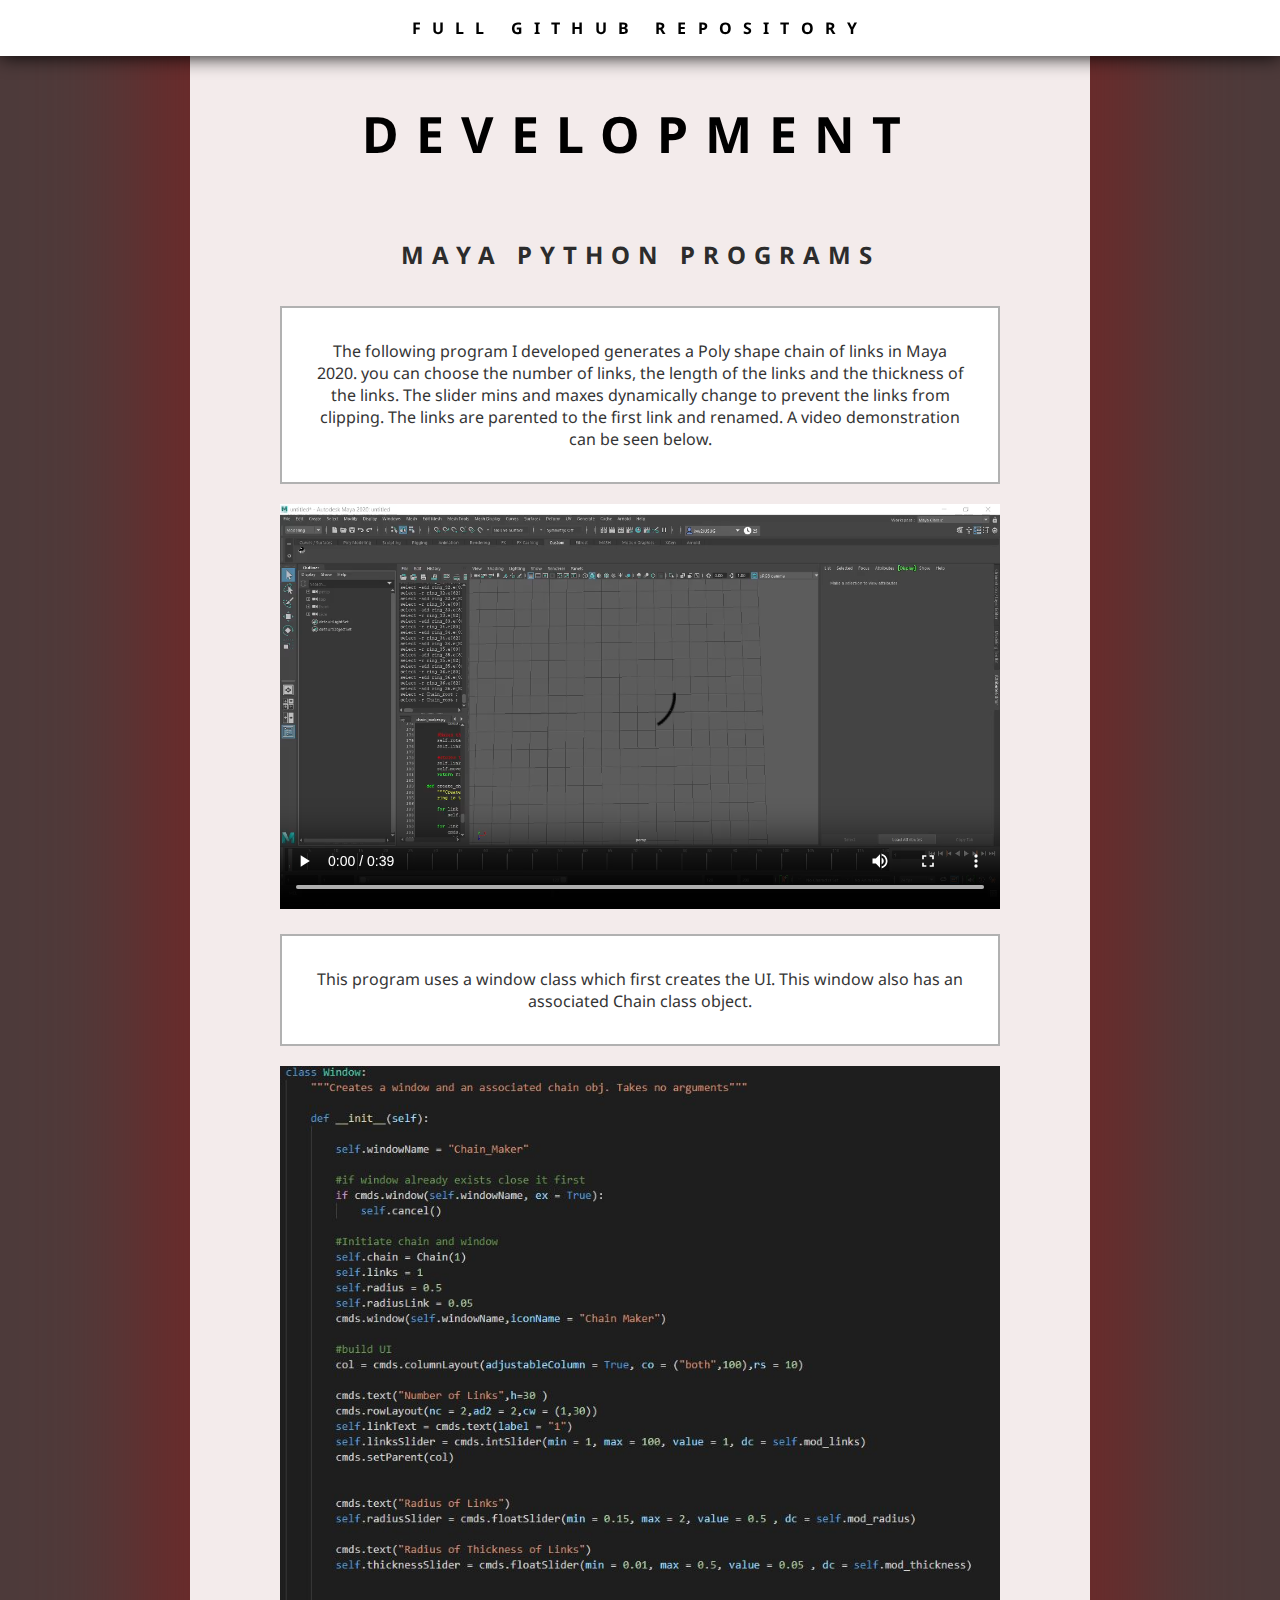
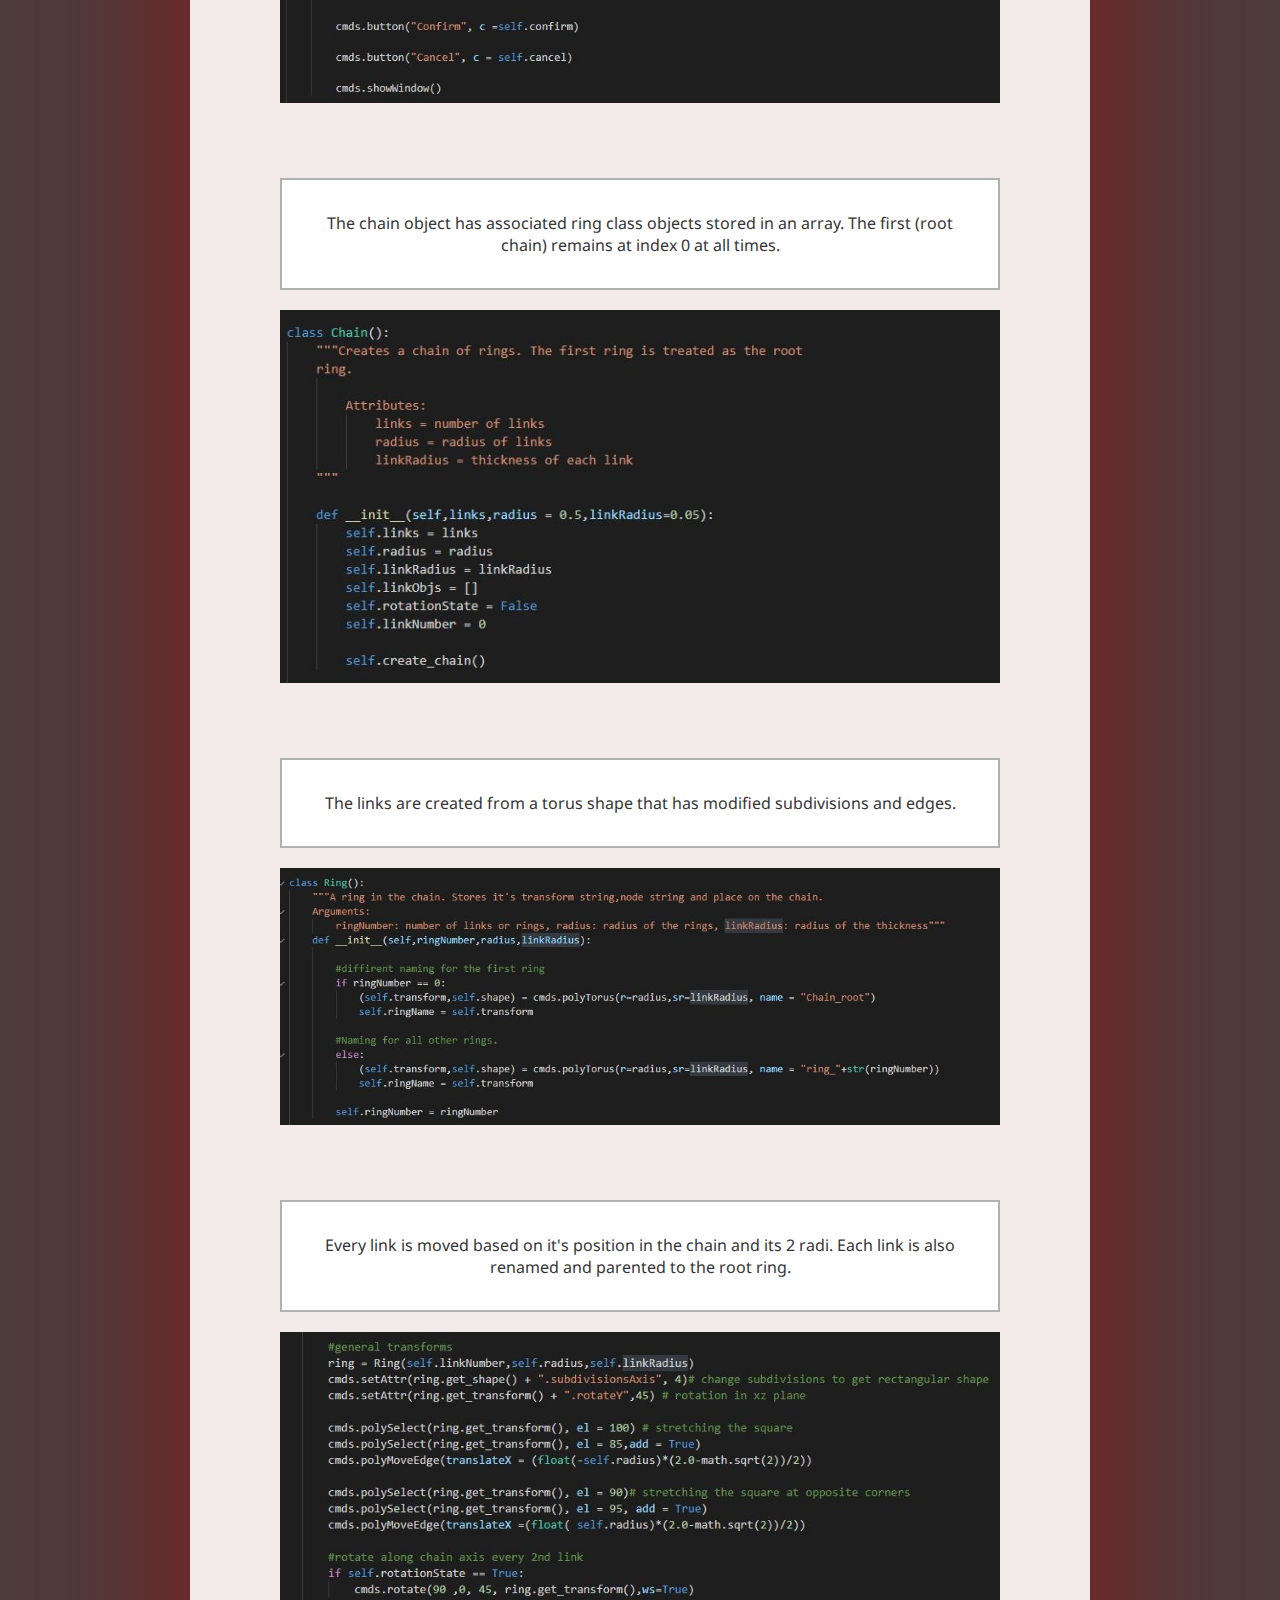
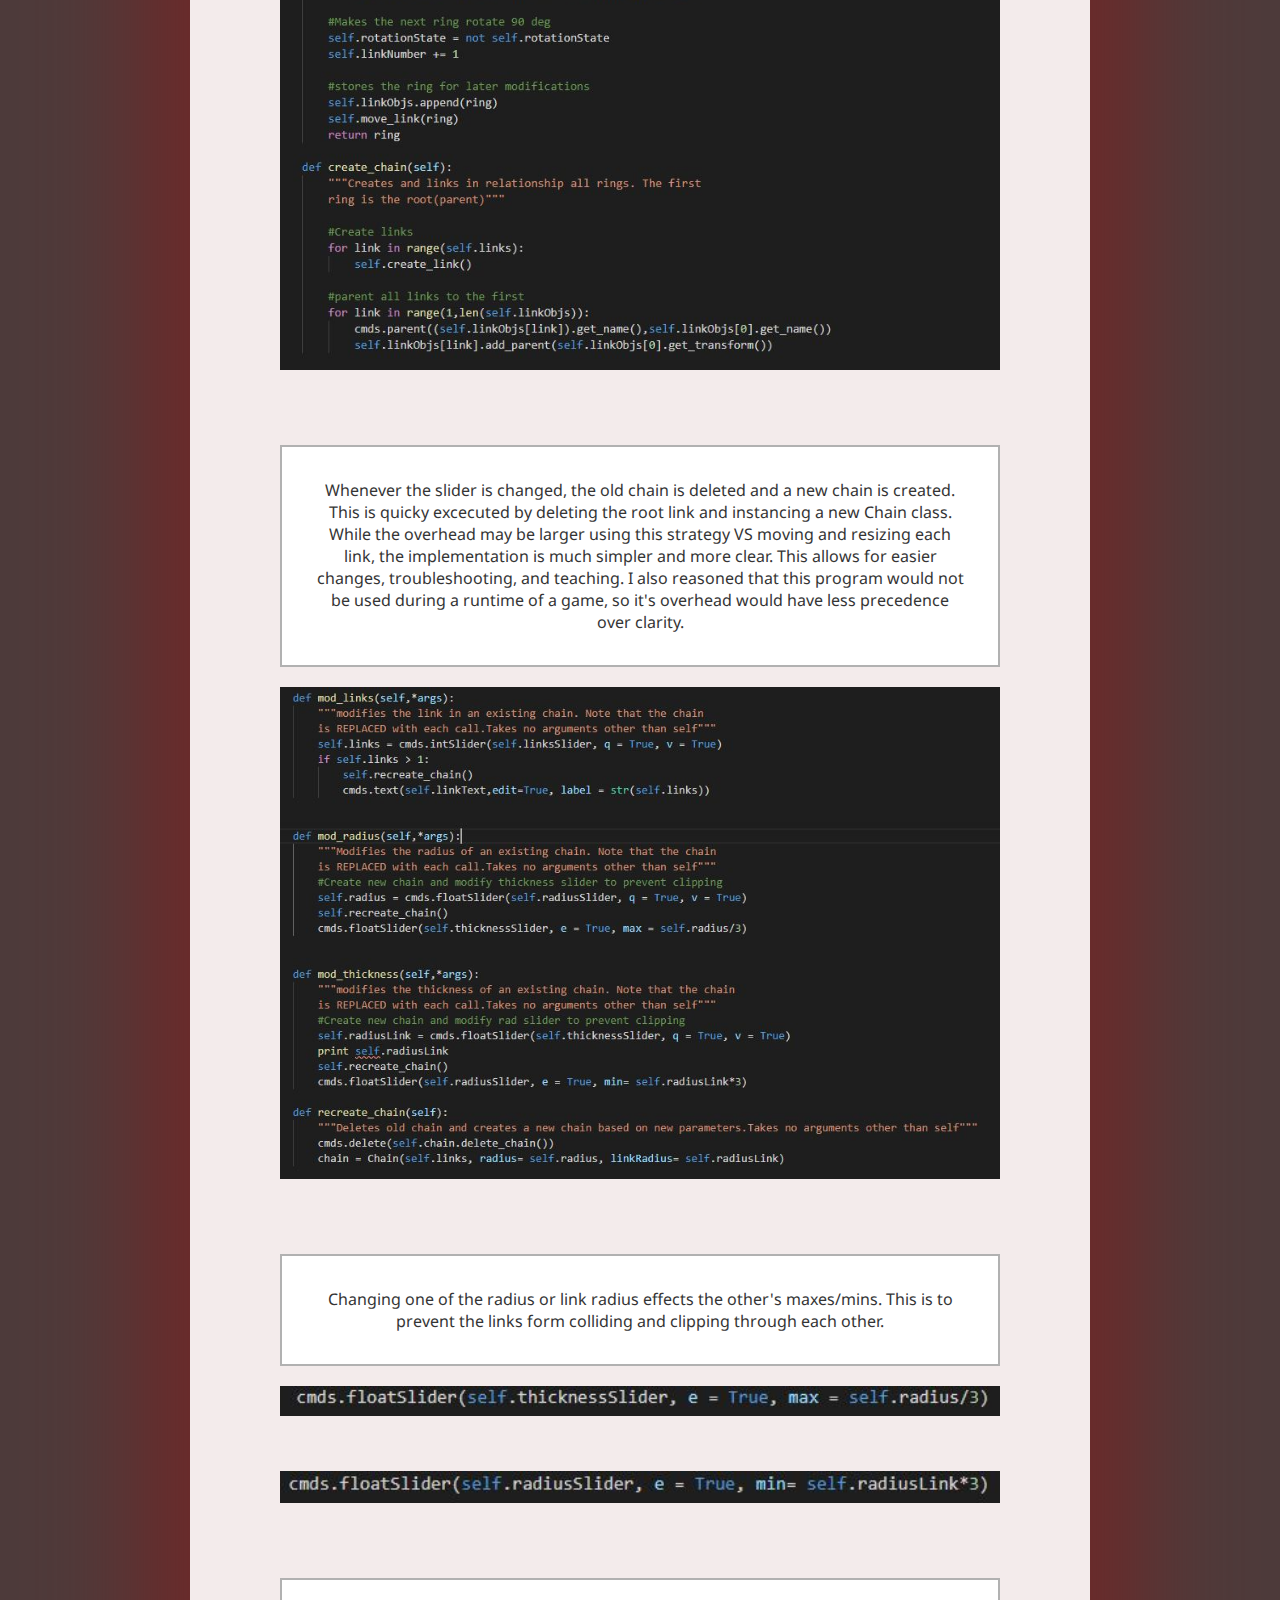
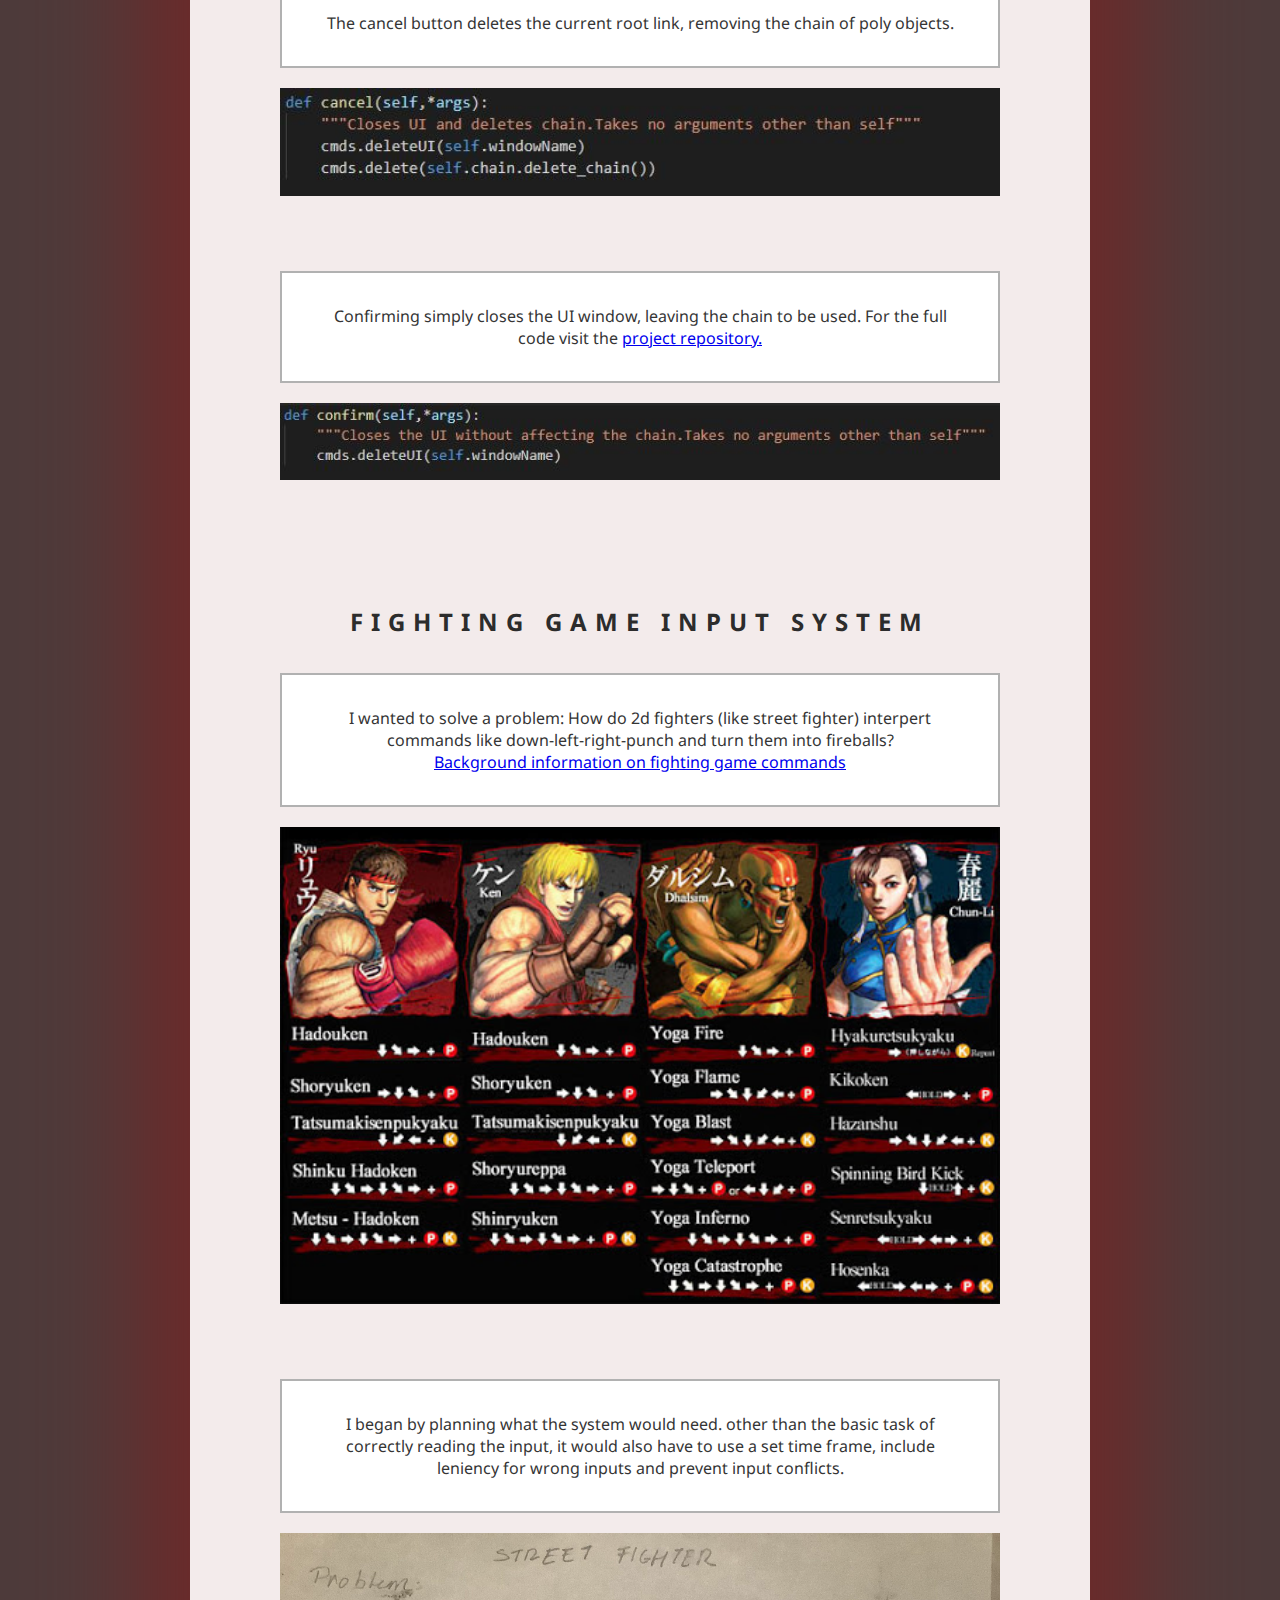
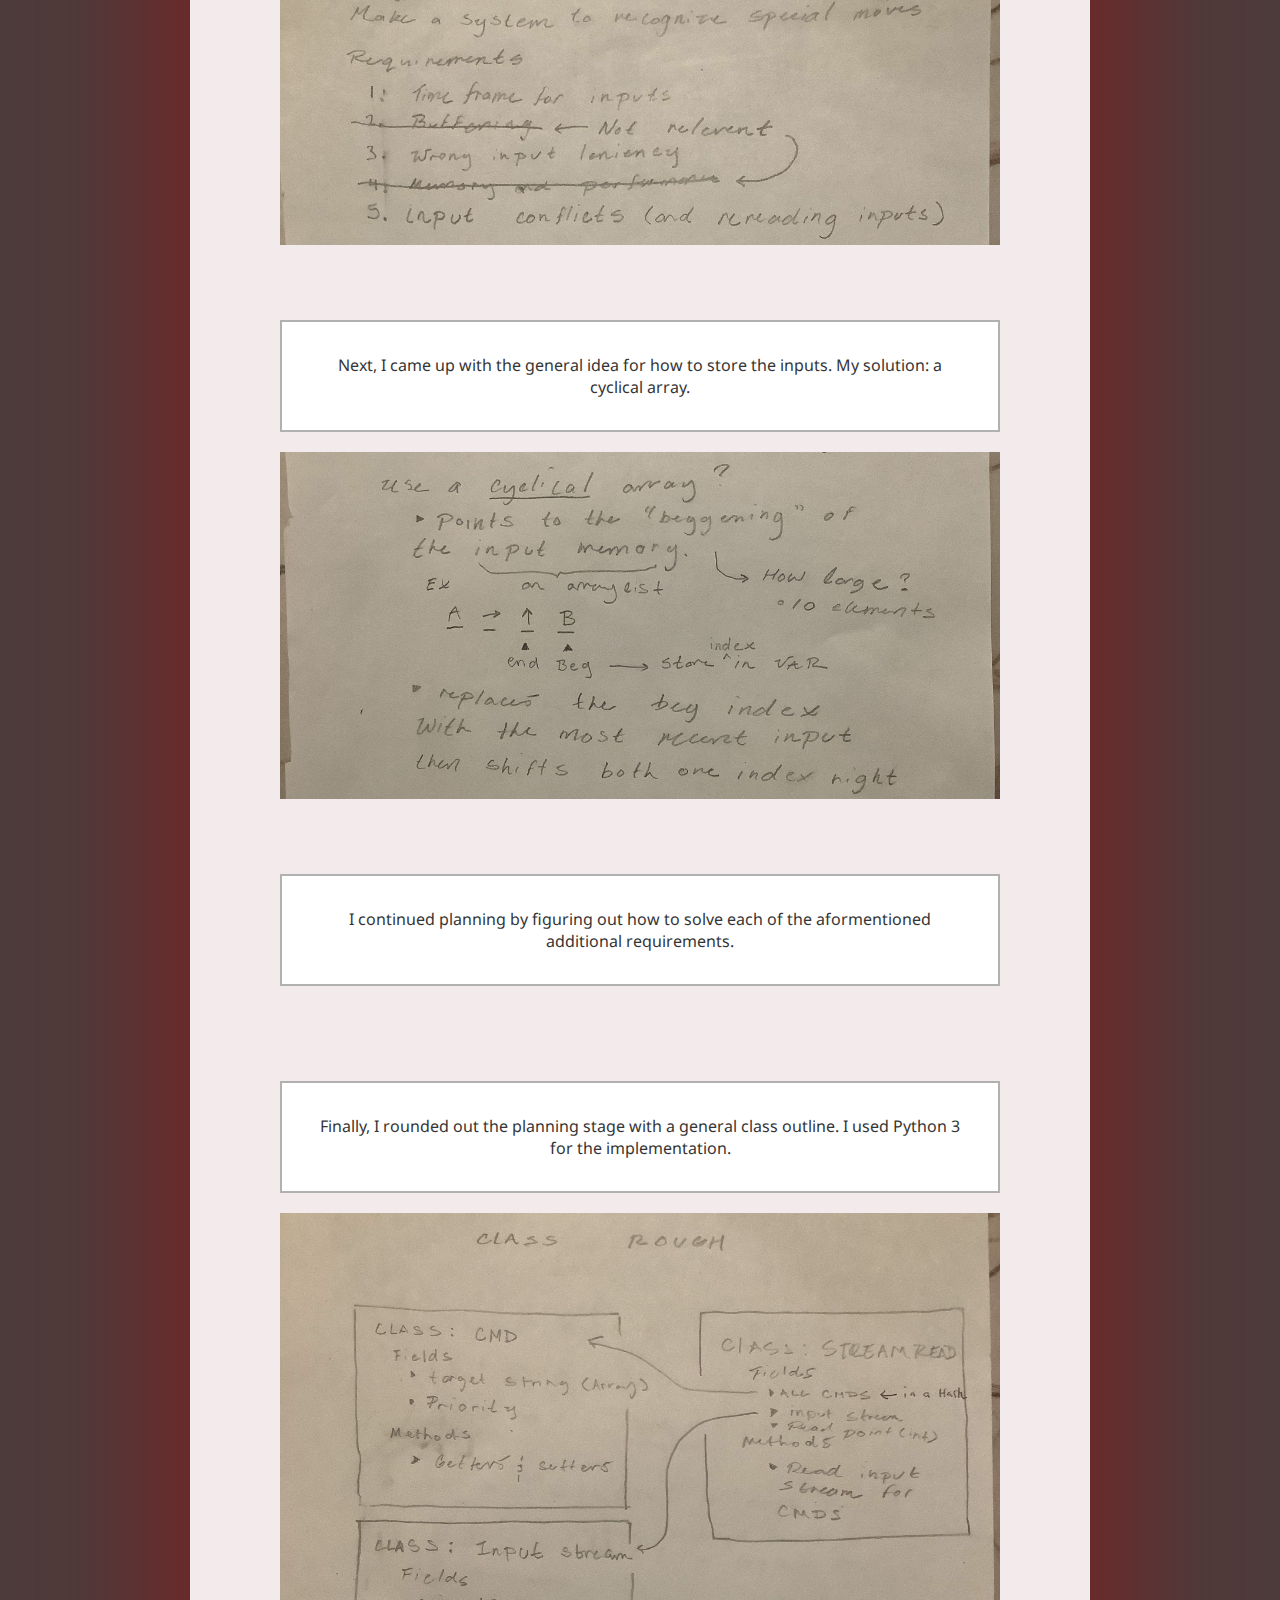
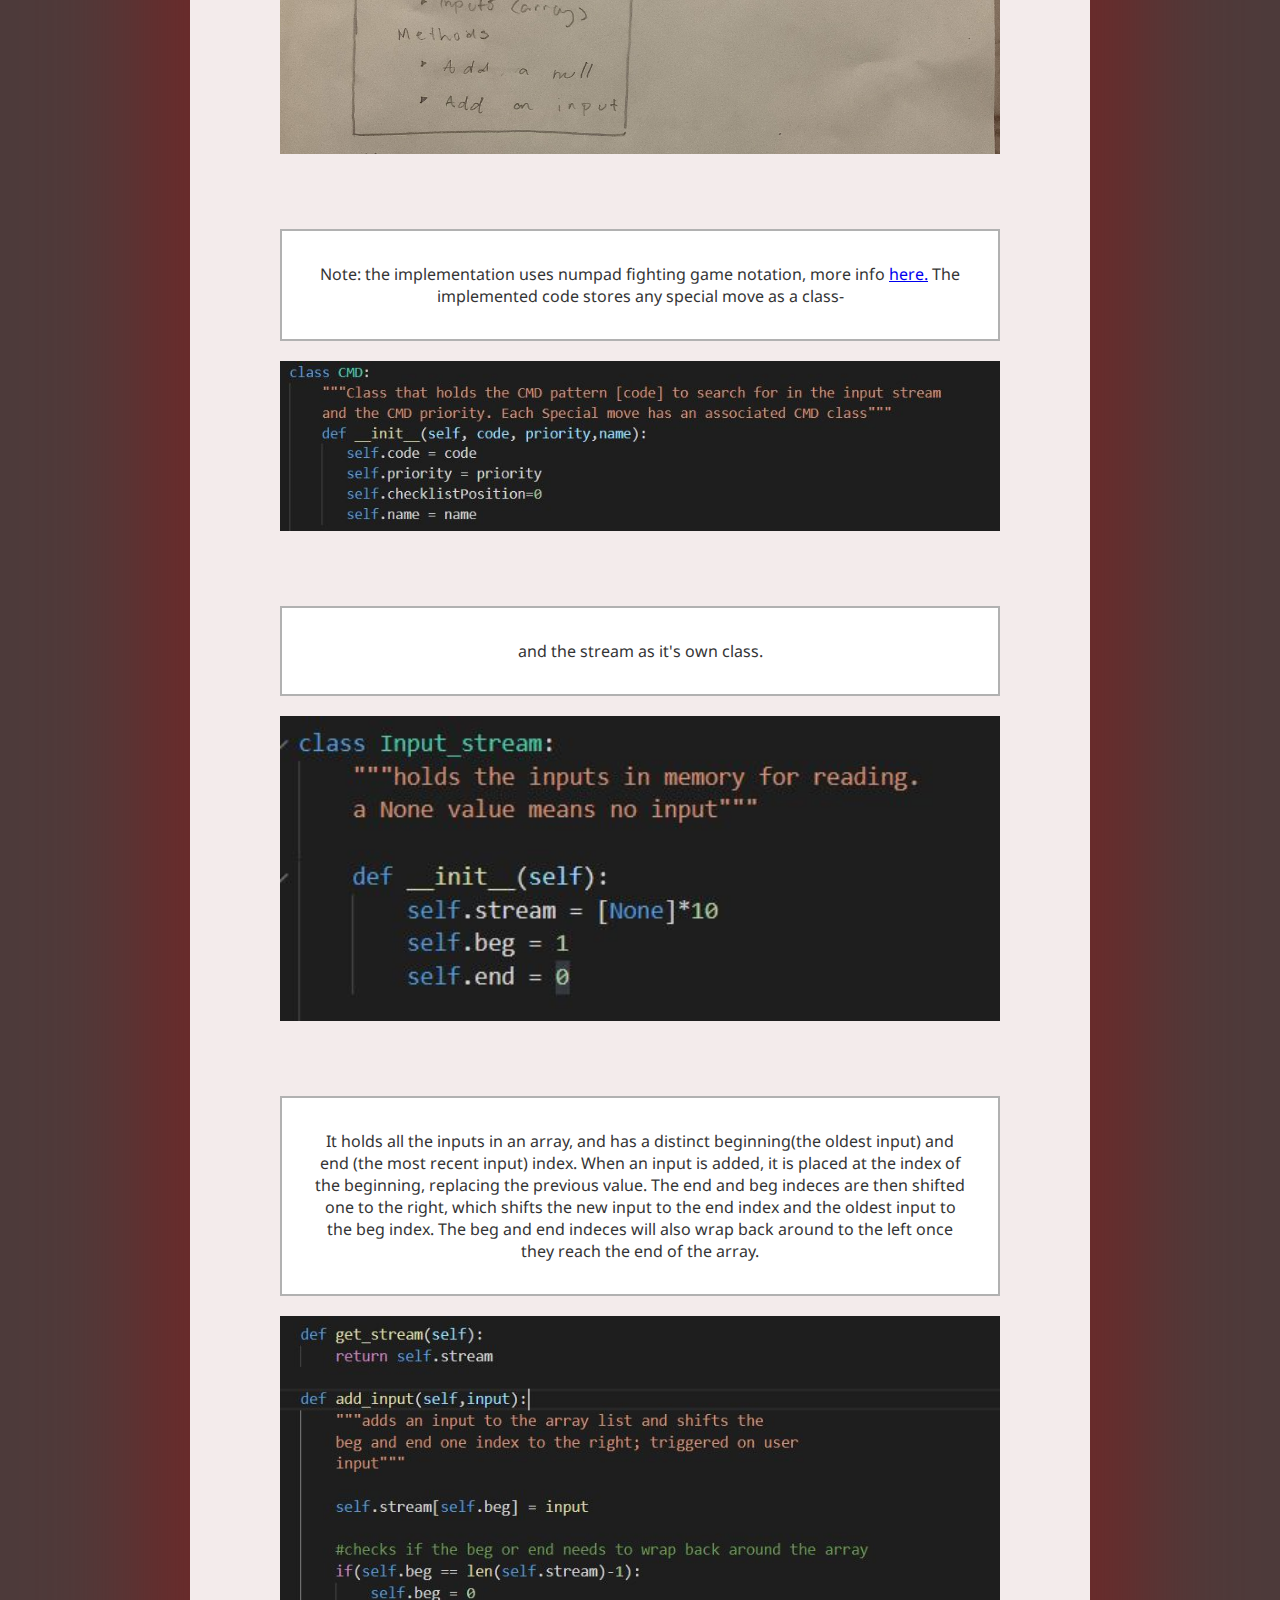
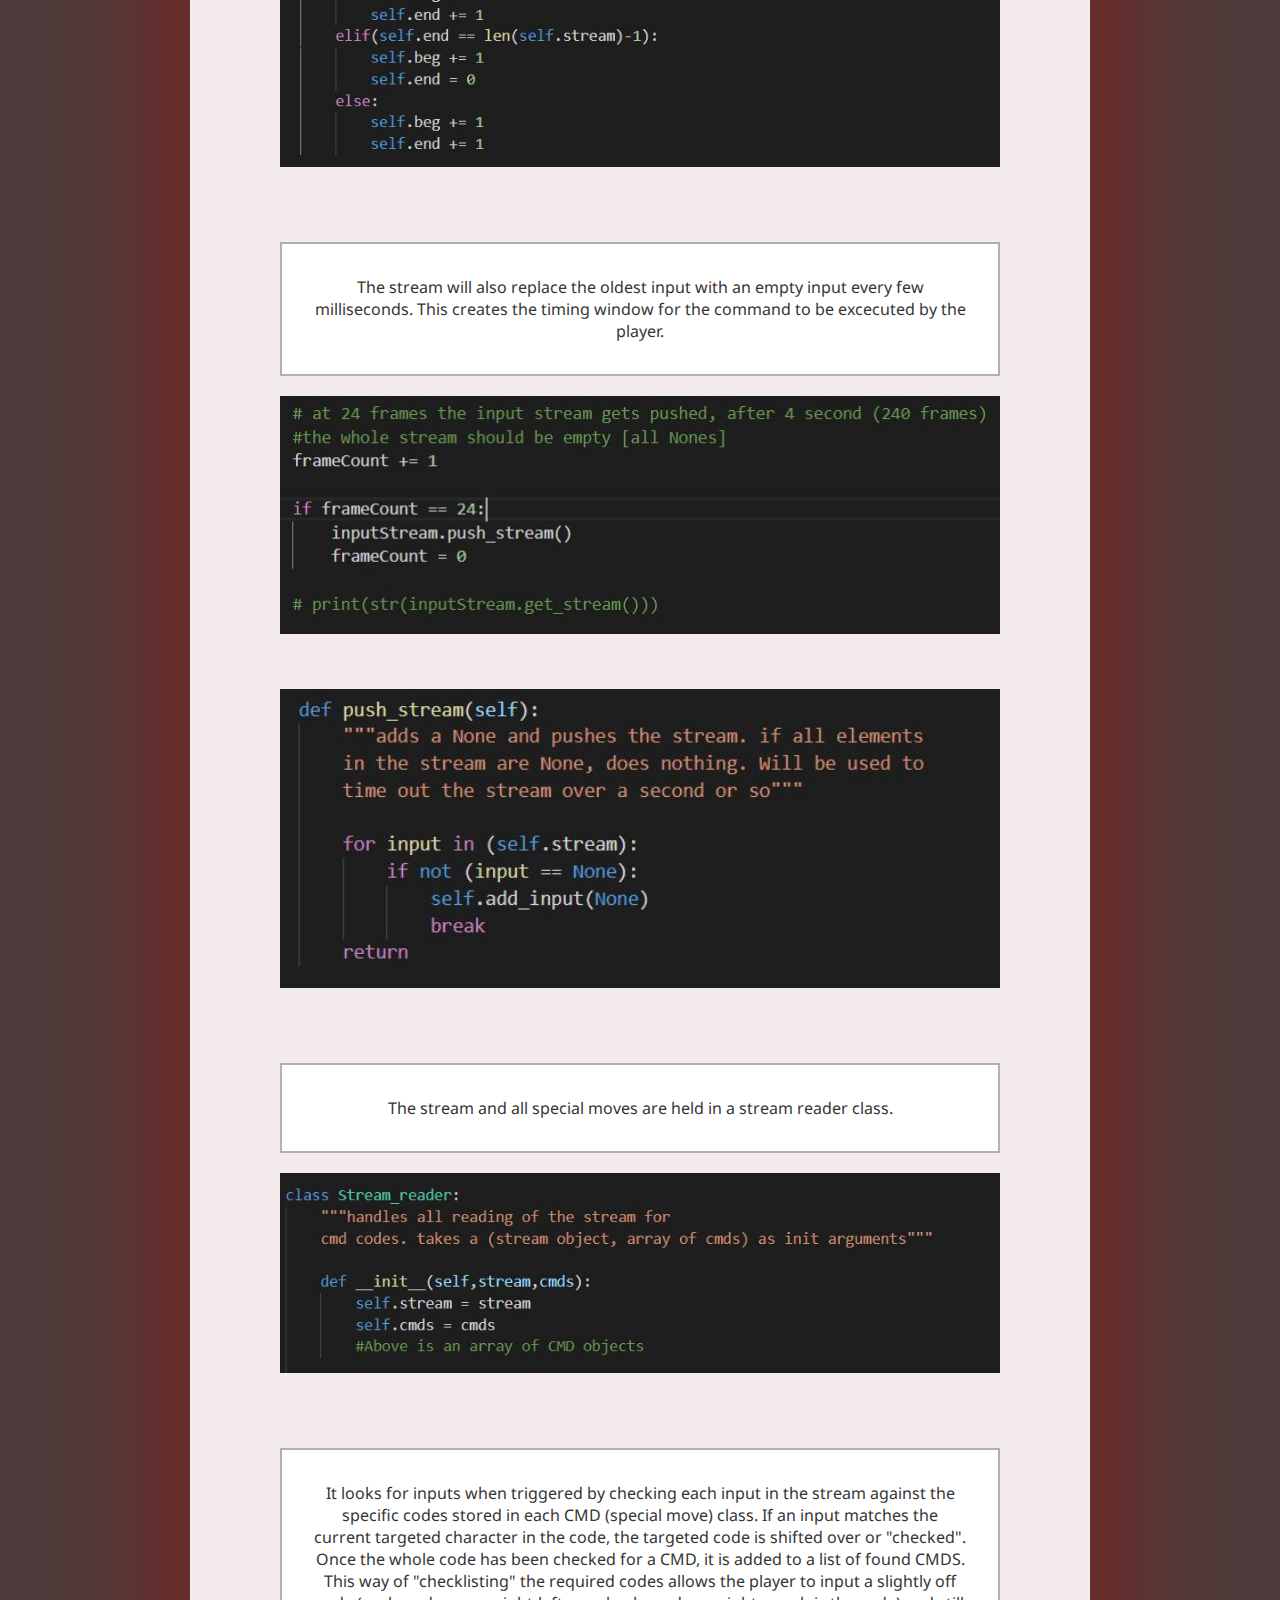
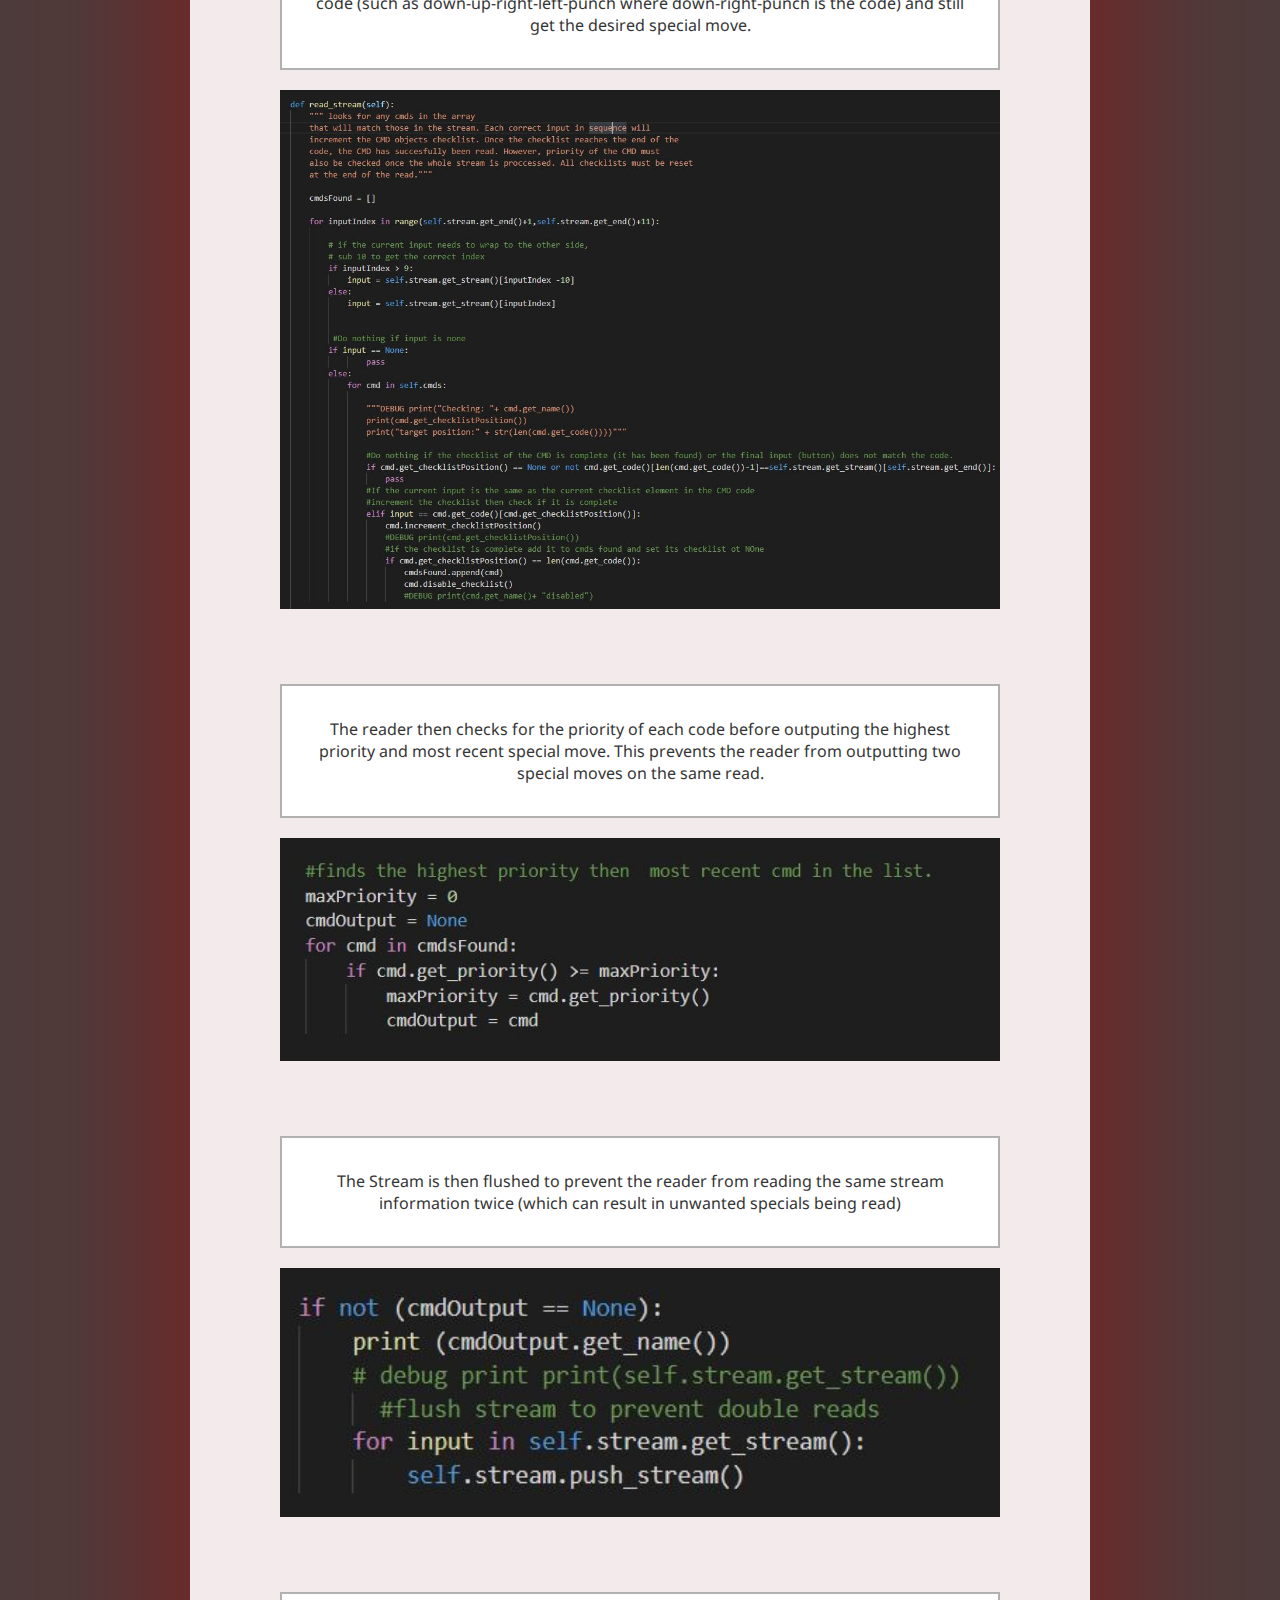
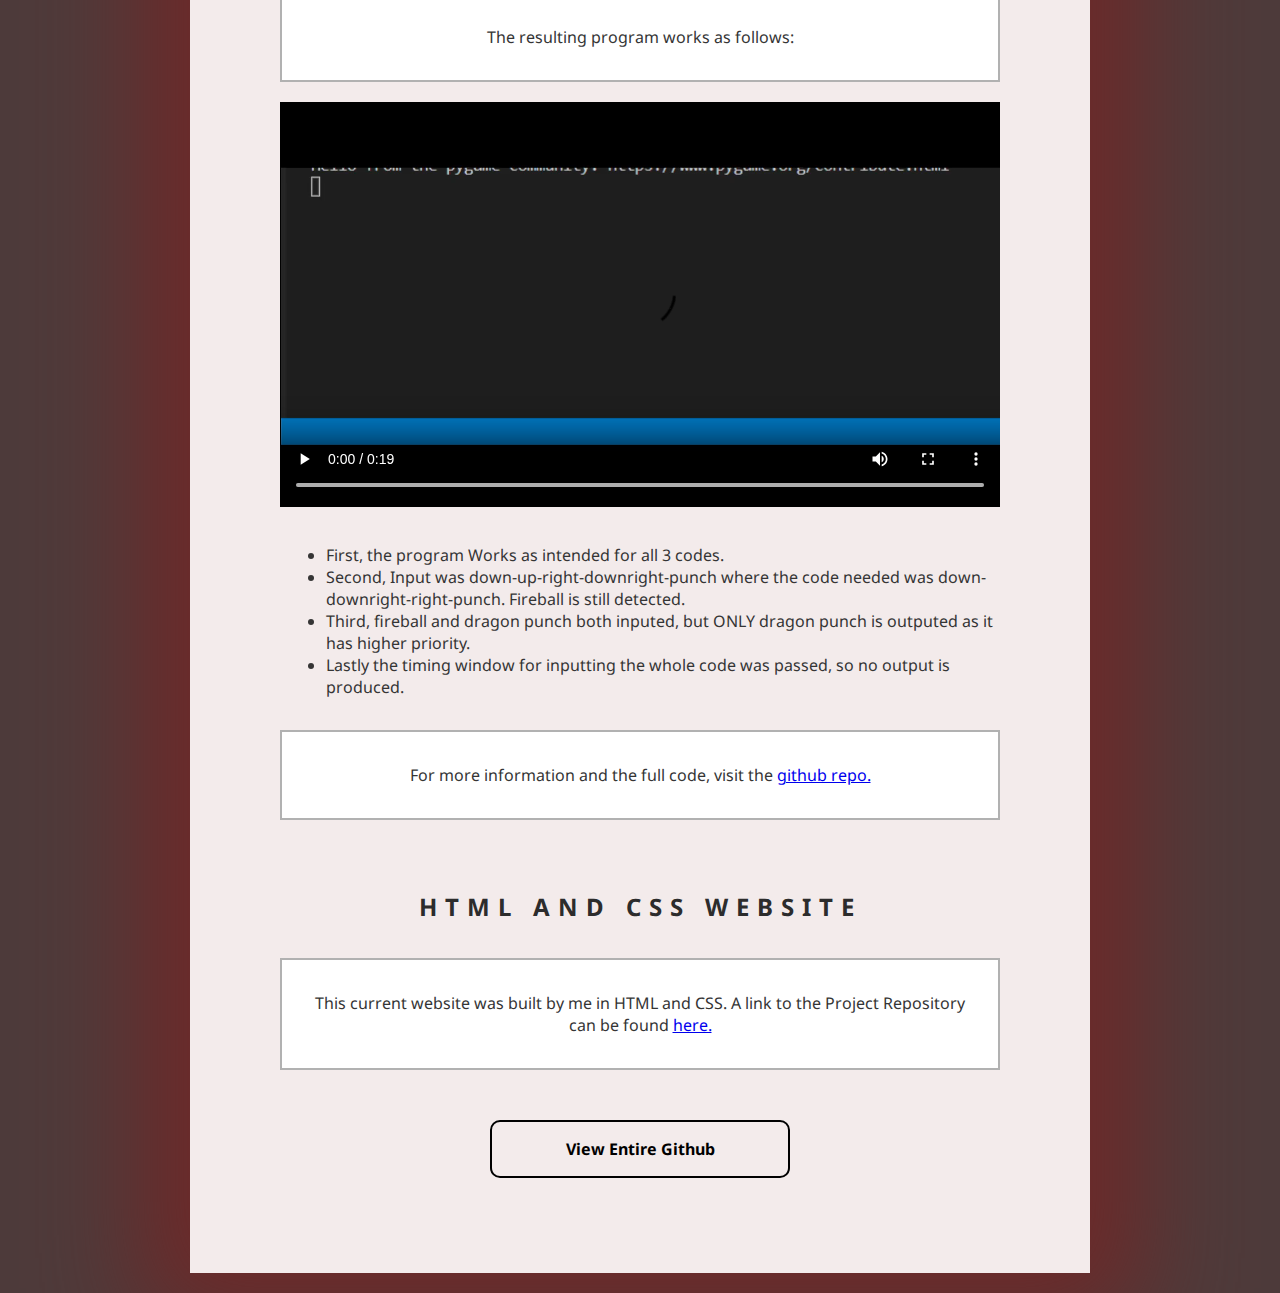
==== CmpEPortfolio.html @ 3a1cc935 "Misc formatting edits" ====
<!DOCTYPE html>
<html lang="en">
<head>
    <meta charset="UTF-8">
    <meta name="viewport" content="width=device-width, initial-scale=1.0">
    <title>Josh Wong Portfolio</title>
    <link rel="preconnect" href="https://fonts.gstatic.com">
    <link href="https://fonts.googleapis.com/css2?family=Noto+Sans:wght@400;700&display=swap" rel="stylesheet">
    <link rel="stylesheet" href="CmpENav.css">
    <link rel="stylesheet" href="CmpEPortfolio.css">
    <link rel="icon" href="assets/Icon.png">
</head>
<body>
    <nav>
        <div id="nav_links">
            <a href="https://github.com/jyw2?tab=repositories" target = "_blank">Full Github Repository</a>

    </nav>


    <section>
        <h1>Development</h1>

        <h2>Maya Python Programs</h2>

        <p>The following program I developed generates a Poly shape chain of links in Maya 2020. 
            you can choose the number of links, the length of the links and the thickness of the links.
            The slider mins and maxes dynamically change to prevent the links from clipping. The links
            are parented to the first link and renamed. A video demonstration can be seen below.
            
            
        </p>

        <video src="assets/Development Videos/2021-01-17 13-55-34.mp4" type = "video/mp4" controls></video>

        <p>This program uses a window class which first creates the UI.
             This window also has an associated Chain class object. </p>
             <img src="assets/MayaP_images/1.JPG" alt="">


        <p>The chain object has associated ring class objects stored in an array. The
            first (root chain) remains at index 0 at all times.</p>
            <img src="assets/MayaP_images/2.JPG" alt="">

        <p>The links are created from a torus shape that has modified subdivisions and edges.
        </p>
        <img src="assets/MayaP_images/3.JPG" alt="">

        <p>
            Every link is moved based on it's position in the chain and its 2 radi.
            Each link is also renamed and parented to the root ring.  
        </p>
        <img src="assets/MayaP_images/4.JPG" alt="">

        <p>
            Whenever the slider is changed, the old chain is deleted and a new chain is created. This is quicky excecuted by deleting the root link and instancing a new Chain class. While the overhead
            may be larger using this strategy VS moving and resizing each link, the implementation is much simpler and more clear. This allows for easier changes, troubleshooting, and teaching. I also reasoned that this program would not be used
            during a runtime of a game, so it's overhead would have less precedence over clarity.
        </p>
        <img src="assets/MayaP_images/5.JPG" alt="">

        <p>
            Changing one of the radius or link radius effects the other's maxes/mins. 
            This is to prevent the links form colliding and clipping through each other.
        </p>
        <img src="assets/MayaP_images/6.JPG" alt="">
        <img src="assets/MayaP_images/6.5.JPG" alt="">

        <p>
            The cancel button deletes the current root link, removing the chain of poly objects.
        </p>
        <img src="assets/MayaP_images/7.JPG" alt="">

        <p>
            Confirming simply closes the UI window, leaving the chain to be used.
            For the full code visit the <a href="https://github.com/jyw2/Maya-Python-Programs" target = "_blank">project repository.</a> 
        </p>
        <img src="assets/MayaP_images/8.JPG" alt="">
    


        

        <h2>FIGHTING GAME INPUT SYSTEM</h2>
        <p>I wanted to solve a problem: How do 2d fighters (like street fighter) interpert 
        commands like down-left-right-punch and turn them into fireballs? <br> <a href="https://streetfighter.fandom.com/wiki/Inputs" target = "_blank">Background information on fighting game commands </a></p>
         
        <img src="assets/inputsystem/Streetfighter.jpg" alt="">

        <p>I began by planning what the system would need. other than the basic task of
            correctly reading the input, it would also have to use a set time frame, include 
            leniency for wrong inputs and prevent input conflicts.
        </p>
        <img src="assets/inputsystem/img1.jpg" alt="">

        <p>
            Next, I came up with the general idea for how to store the inputs. My solution: 
            a cyclical array. 
        </p>
        <img src="assets/inputsystem/img2.jpg" alt="">
        
        <p>
            I continued planning by figuring out how to solve each of the aformentioned
            additional requirements.
        </p>
        <img src="assets/inputsystem/img3.jpg" alt="">

        <p>
            Finally, I rounded out the planning stage with a general class outline. I used Python 3 for the implementation.
        </p>

        <img src="assets/inputsystem/img4.jpg" alt="">

        <p>
           Note: the implementation uses numpad fighting game notation, more info 
            <a href="http://www.dustloop.com/wiki/index.php/Notation" target = "_blank">here.</a>
            The implemented code stores any special move as a class-
        </p>
        <img src="assets/inputsystem/img5.JPG" alt="">

        <p>
            and the stream as it's own class.
        </p>
        <img src="assets/inputsystem/img6.JPG" alt="">

        <p>
            It holds all the inputs in an array, and has a distinct beginning(the oldest
            input) and end (the most recent input) 
            index. When an input is added, it is placed at the index of the beginning, replacing
            the previous value. The end and beg indeces are then shifted one to the right, which
            shifts the new input to the end index and the oldest input to the beg index.
            The beg and end indeces will also wrap back around to the left once they reach the end of the array.
        </p>
        <img src="assets/inputsystem/img7.JPG" alt="">

        <p>
            The stream will also replace the oldest input with an empty
            input every few milliseconds. This creates the timing window for
            the command to be excecuted by the player.
        </p>
        <img src="assets/inputsystem/img8.1.JPG" alt="">
        <img src="assets/inputsystem/img8.2.JPG" alt="">

        <p>The stream and all special moves are held in a stream reader class.</p>
        <img src="assets/inputsystem/img9.JPG" alt="">

        <p>
            It looks for inputs when triggered by checking each input in the stream against
            the specific codes stored in each CMD (special move) class. If an input matches
            the current targeted character in the code, the targeted code is shifted over or "checked". 
            Once the whole code has been checked for a CMD, it is added to a list of
            found CMDS. This way of "checklisting" the required codes allows the player to
            input a slightly off code (such as down-up-right-left-punch where down-right-punch
            is the code) and still get the desired special move.
        </p>
        <img src="assets/inputsystem/img10.JPG" alt="">

        <p>
            The reader then checks for the priority of each code before outputing 
            the highest priority and most recent special move. This prevents the reader from outputting two
            special moves on the same read.
        </p>
        <img src="assets/inputsystem/img11.JPG" alt="">

        <p>The Stream is then flushed to prevent the reader from reading the same stream information twice
            (which can result in unwanted specials being read) </p>
            <img src="assets/inputsystem/img12.JPG" alt="">

        
        <p>
            
            The resulting program works as follows:
        </p>
        
        <div id = "input_results">
            <video src="assets/inputsystem/inputsytemoutput.mp4" type = "video/mp4" controls></video>
           
            <ul>
                <li>First, the program Works as intended for all 3 codes.</li>
                <li> Second, Input was down-up-right-downright-punch 
                    where the code needed was down-downright-right-punch. Fireball is still detected.</li>
                <li> Third, fireball and dragon punch both inputed, but ONLY dragon punch 
                    is outputed as it has higher priority. </li>
                <li>Lastly the timing window for inputting the whole code was passed,
                    so no output is produced.</li>
            </ul> 

        </div>

        <p>
            For more information and the full code, visit the <a href="https://github.com/jyw2/Input-System" target = "_blank">github repo.</a>
        </p>

        <h2>HTML and CSS Website</h2>
        <p>This current website was built by me in HTML and CSS. A link to the Project Repository
            can be found <a href="https://github.com/jyw2/jyw2.github.io" target = "_blank">here.</a> </p>
        <div>
            <a href="https://github.com/jyw2?tab=repositories" id = "arts">View Entire Github</a>

        </div>
      
       <h2> </h2>

    </section>   
    
</body>
</html>
---- CmpENav.css ----
nav {
    top: 0;
    margin:0;
    width: 100%;
    height: 3.5rem;
    text-transform: uppercase;
    position: fixed;
    background-color: rgb(255, 255, 255);
    display: flex;
    font-family: 'Noto Sans', sans-serif;
    letter-spacing: 0.7em;
    color:black;
    justify-content: space-between;
    align-items: center;
    box-shadow: 0px 0px 20px;
    z-index: 10;
}

#nav_links{
    margin: auto;
    justify-self: center;
    display: flex;
    justify-content: center;
}
#nav_links a {
    color: black;
    font-weight: 700;
    text-decoration: none;
    margin: 0px 100px;

}
#nav_links a:hover {
    color: rgb(255, 75, 75);
}
---- CmpEPortfolio.css ----
body {
    font-family: 'Noto Sans', sans-serif;
    color: white;
    margin:0;
    padding: 0;
    background-color: rgb(78, 59, 59);
   
    background-size:100%;
    background-attachment: fixed;
}



section {
    width:900px;
    margin: auto;
    margin-top: 0px;
    margin-bottom:  0px;
    background-color: rgb(243, 235, 235);
    color: rgb(37, 37, 37);
    box-shadow: 0px 0px 100px 50px rgb(110, 41, 41); 
    text-align:center;
}

section p {
    width:80%;
    box-sizing: border-box;
    color: rgb(53, 53, 53);
    padding: 2em;
    margin:auto;
    margin-top: 20px;
    margin-bottom: 20px;
    border: 2px solid rgb(177, 177, 177) ;
    background-color: rgb(255, 255, 255);
}
section ul{
    color: rgb(53, 53, 53);
    
    margin:2em 6em;
}

ul li {
    text-align:left ;
}

h1 {
    font-size: 50px;
    margin: auto;
    padding-top: 100px;
    text-transform: uppercase;
    letter-spacing: 17px;
    color: black;
    
}
h2 {
    padding-top:50px;
    padding-bottom: 15px;
    letter-spacing: 8px;
    color: rgb(44, 44, 44);
    text-transform: uppercase;
}

h3{
    margin:auto;
    font-weight: 400;
    width: 80%;
    text-align:center;
    padding-bottom: 20px;
}
section img {
    width: 80%;
    margin-bottom:50px;
}
video{
    width: 80%
}

section div a{
    text-decoration: none;
    border: 2px solid black;
    padding: 1em 2em;
    box-sizing:border-box;
    color:black;
    margin-left: 300px;
    margin-right:300px;
    margin-top: 50px;
    margin-bottom:  30px;
    display: block;
    border-radius: 10px;
    font-weight: 700;
}

section div a:hover {

    border: 2px solid rgb(207, 0, 0);
    color: rgb(219, 0, 0);
}
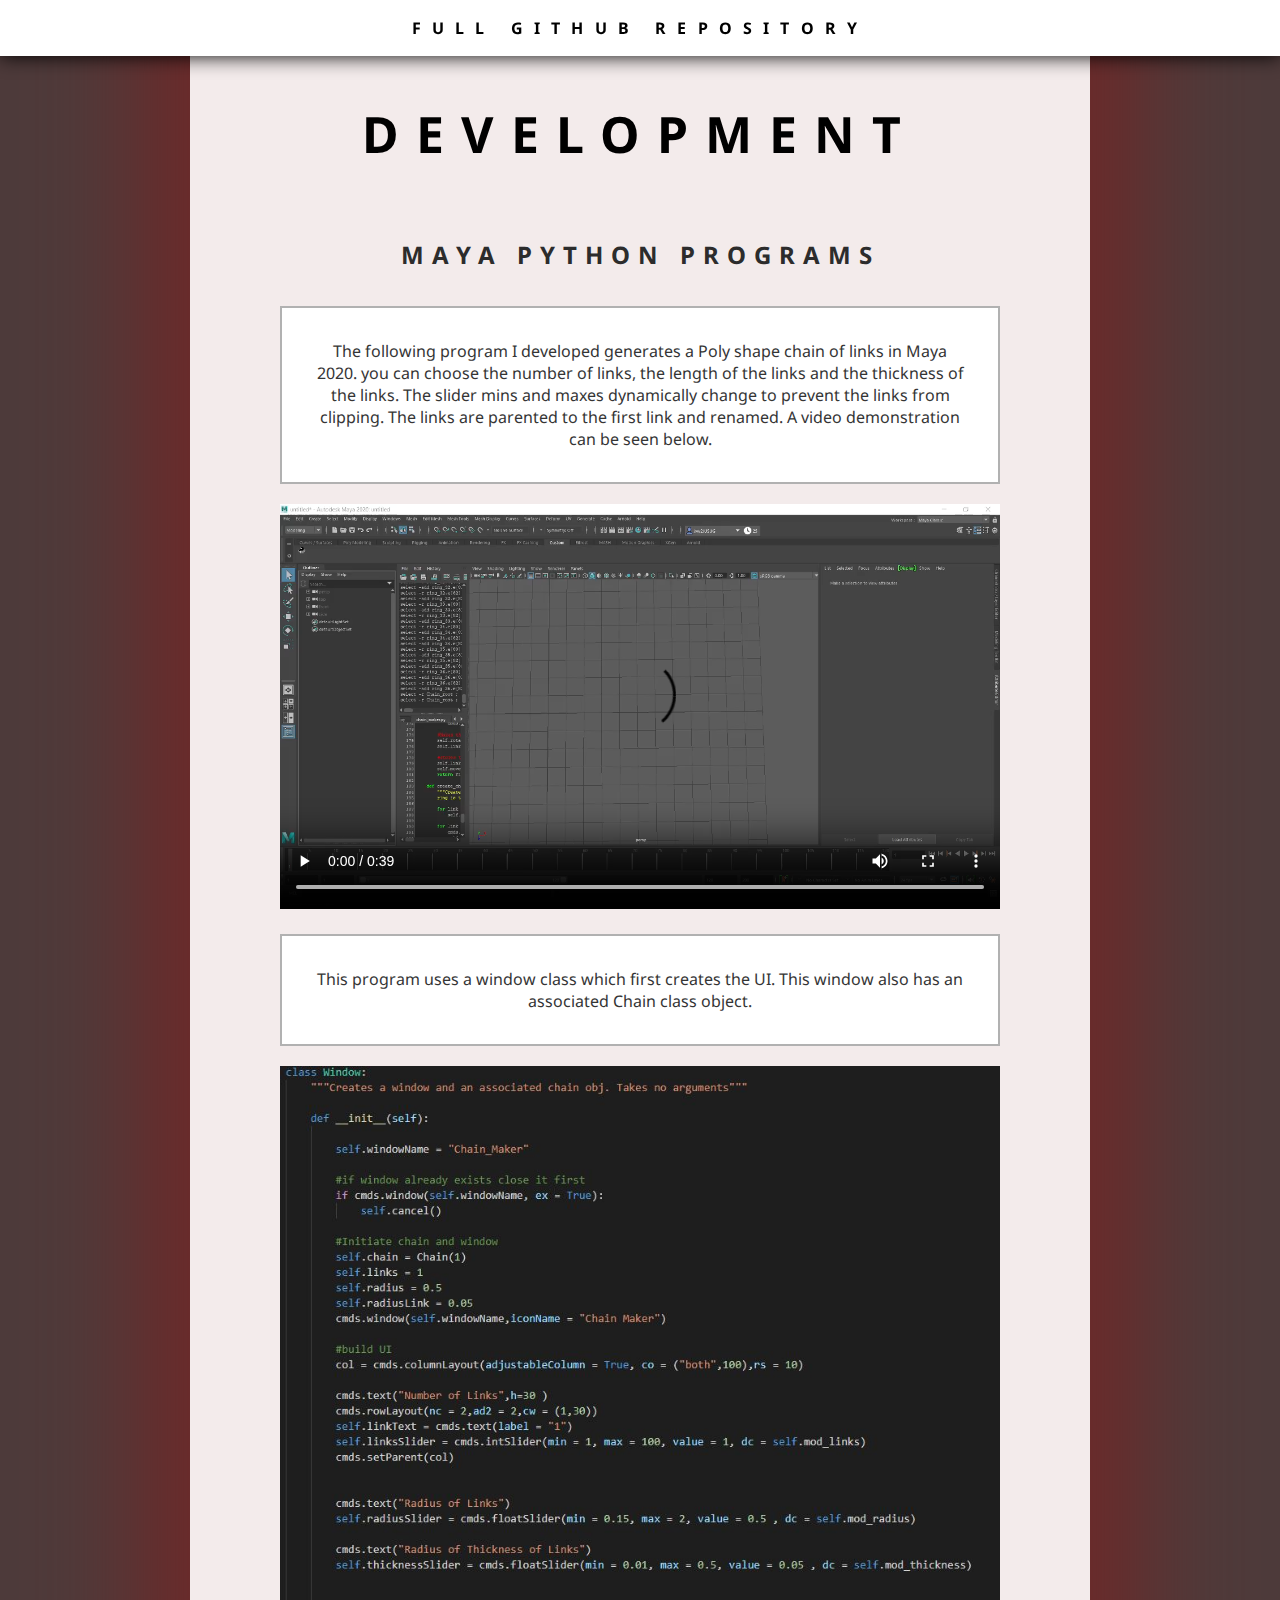
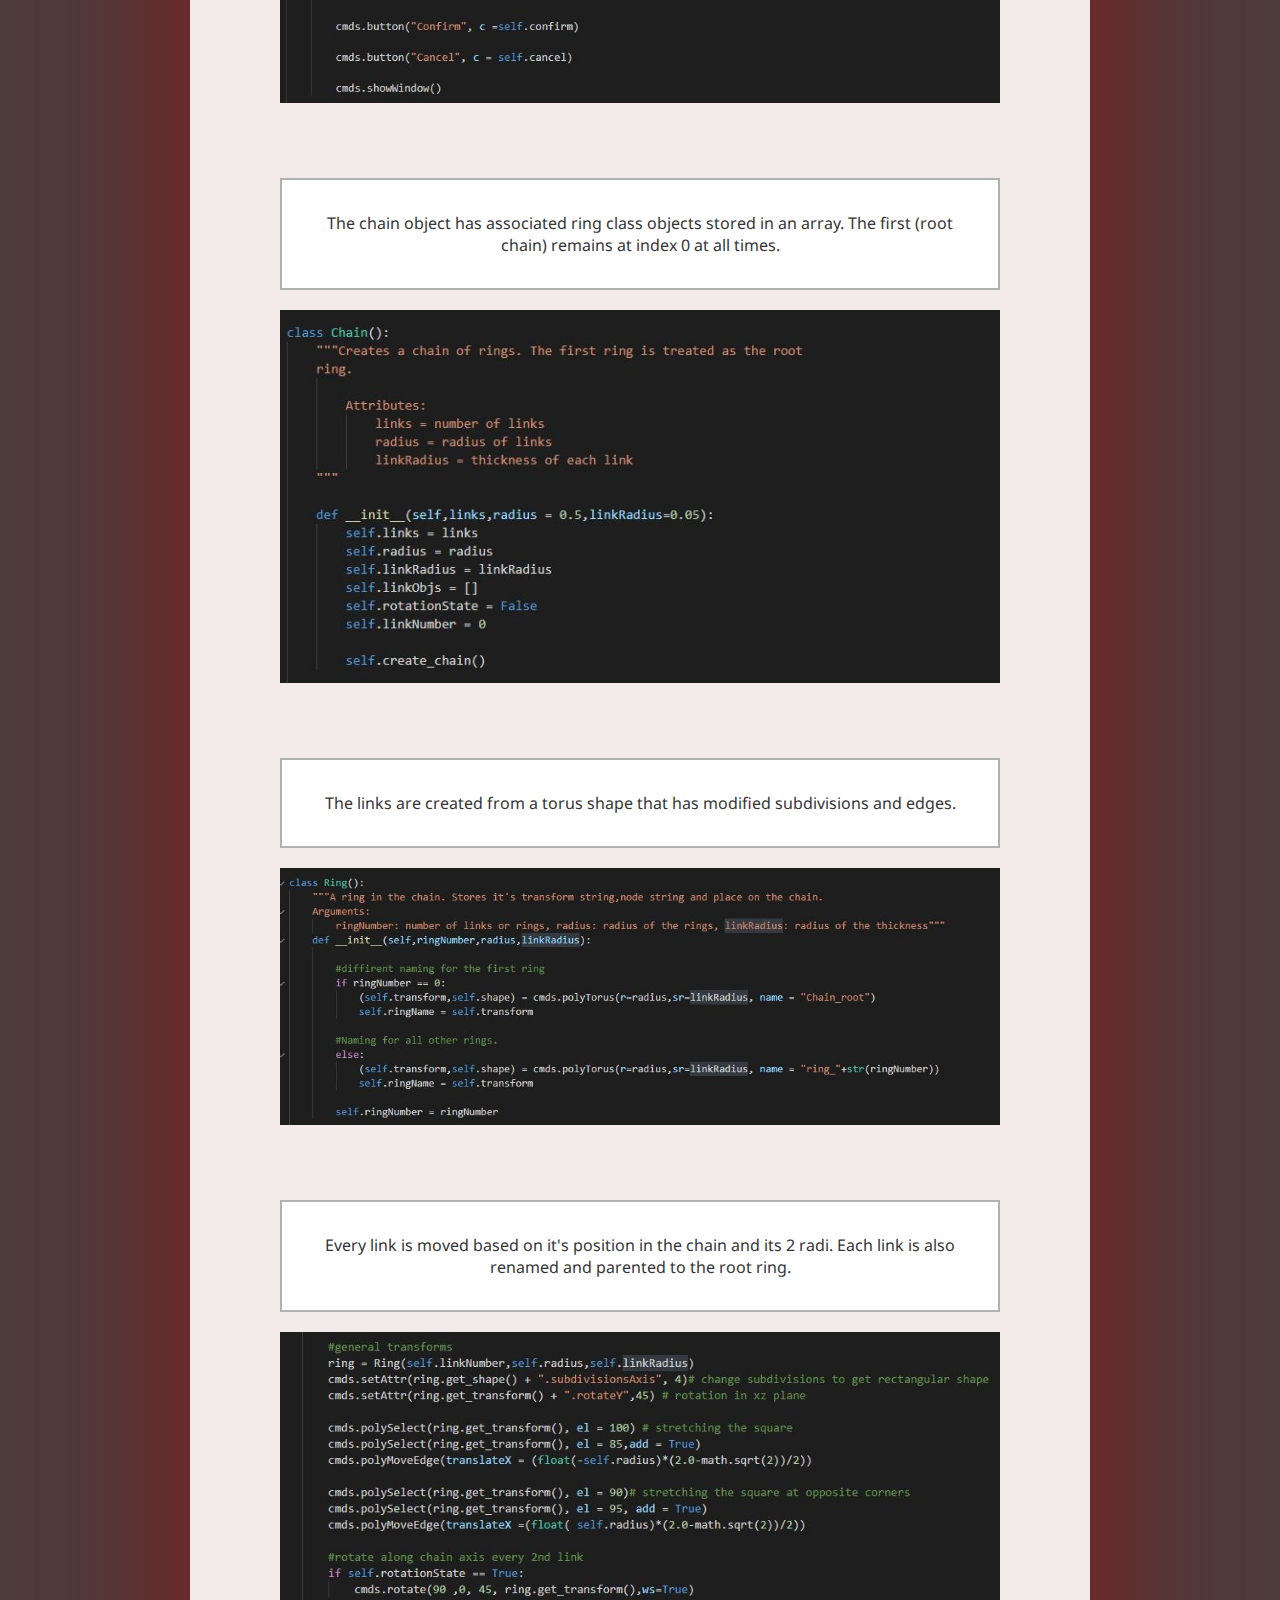
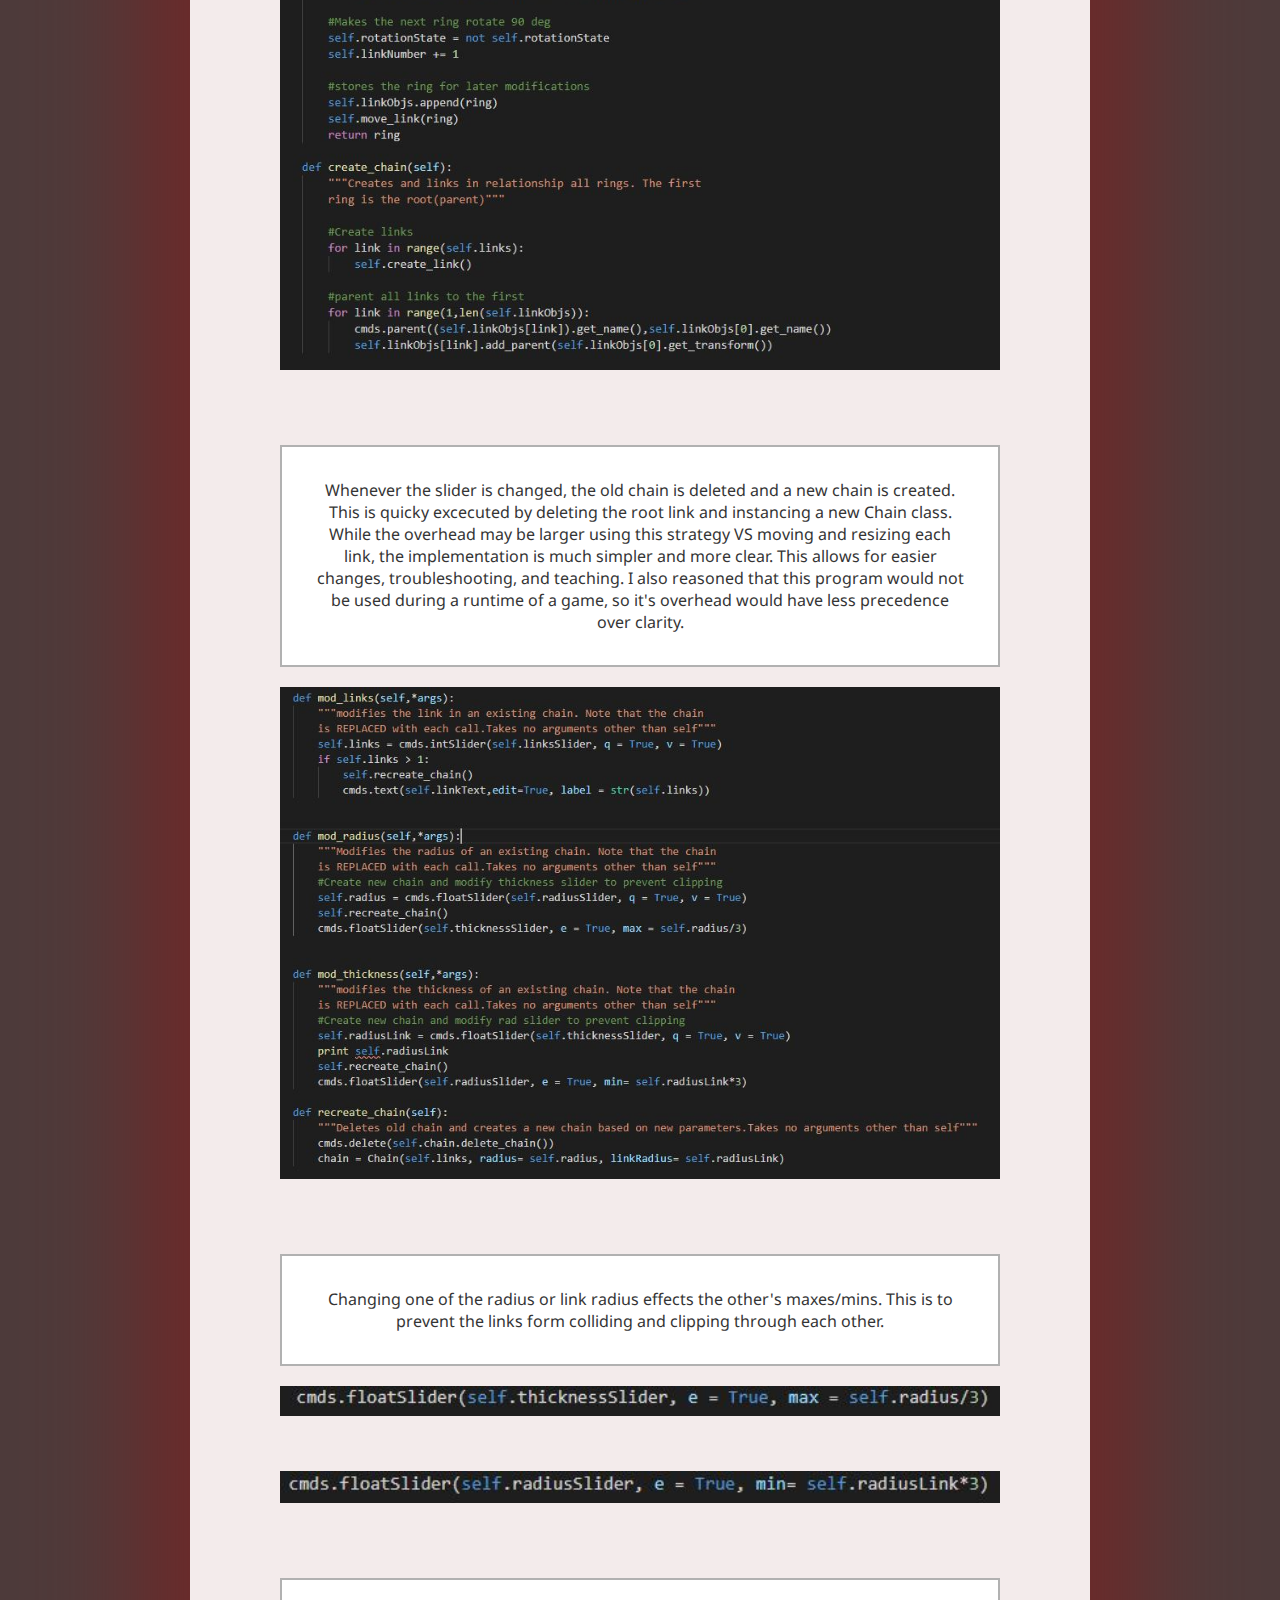
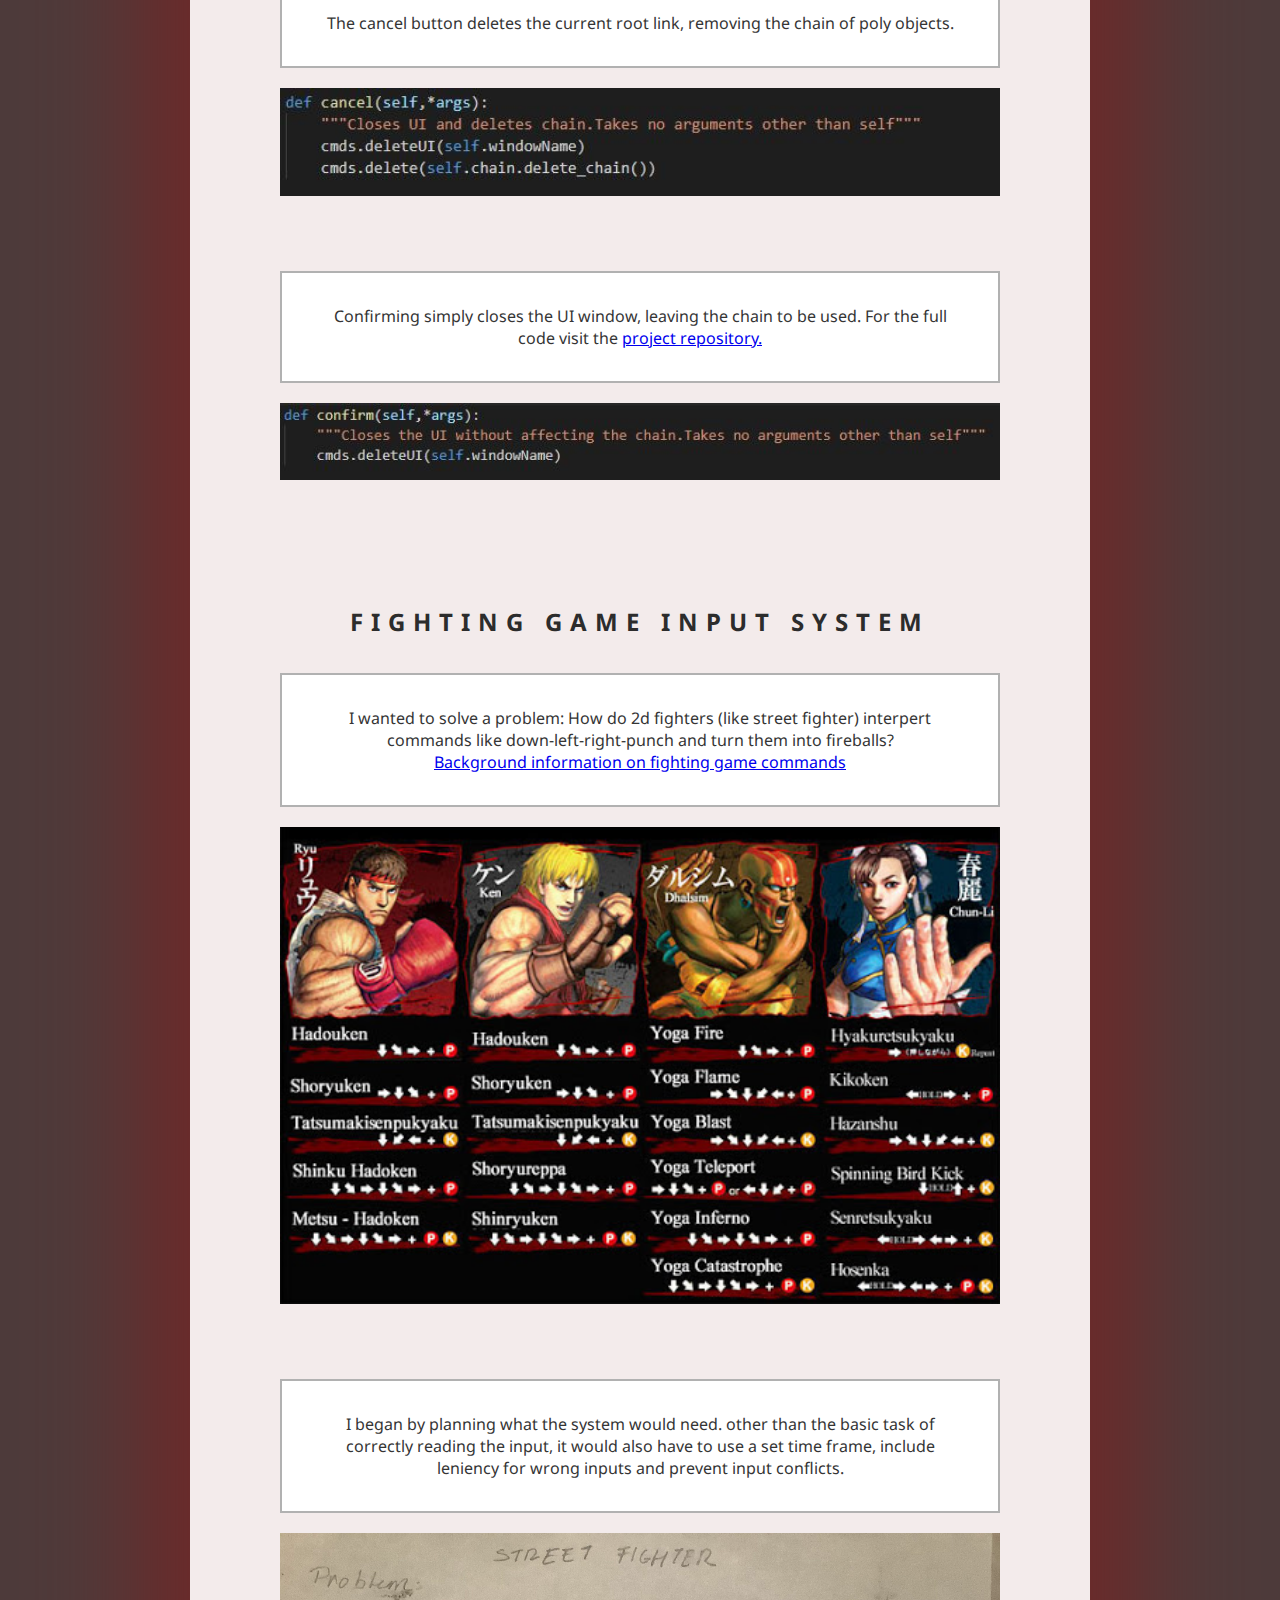
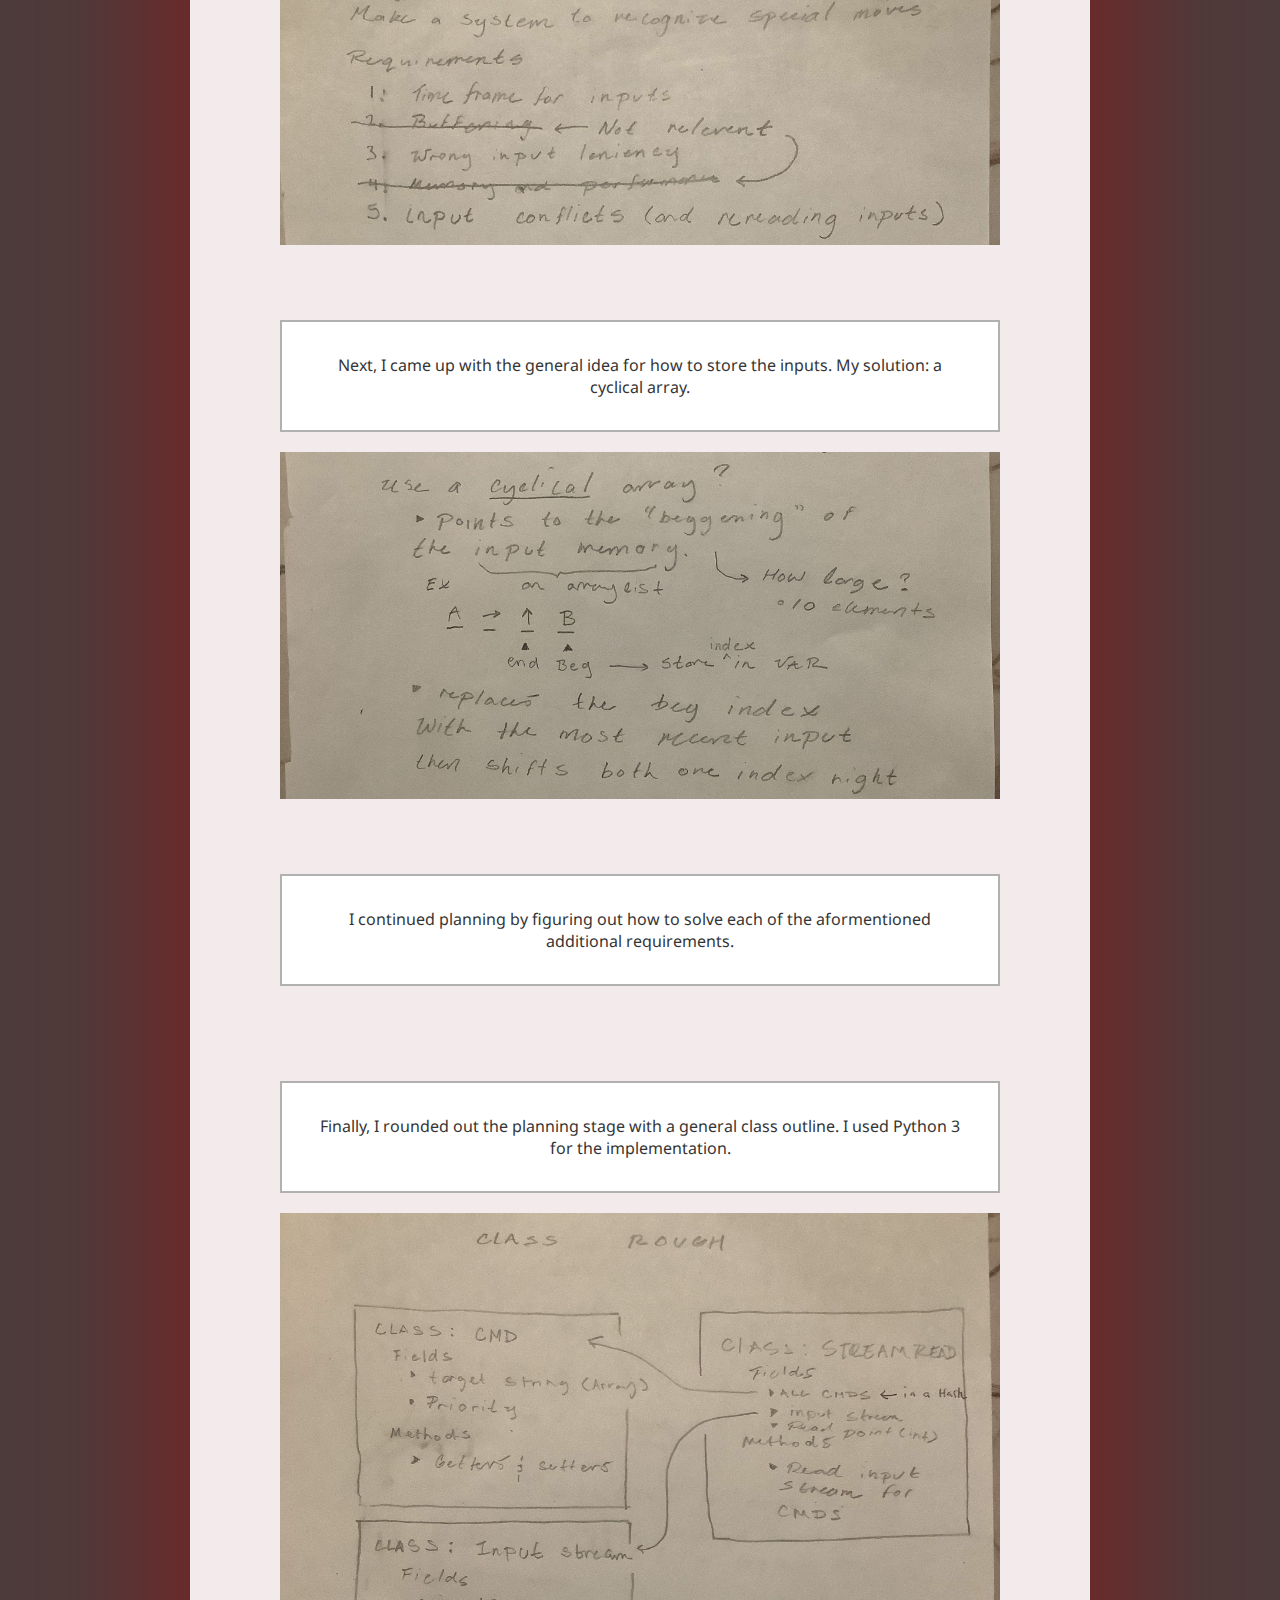
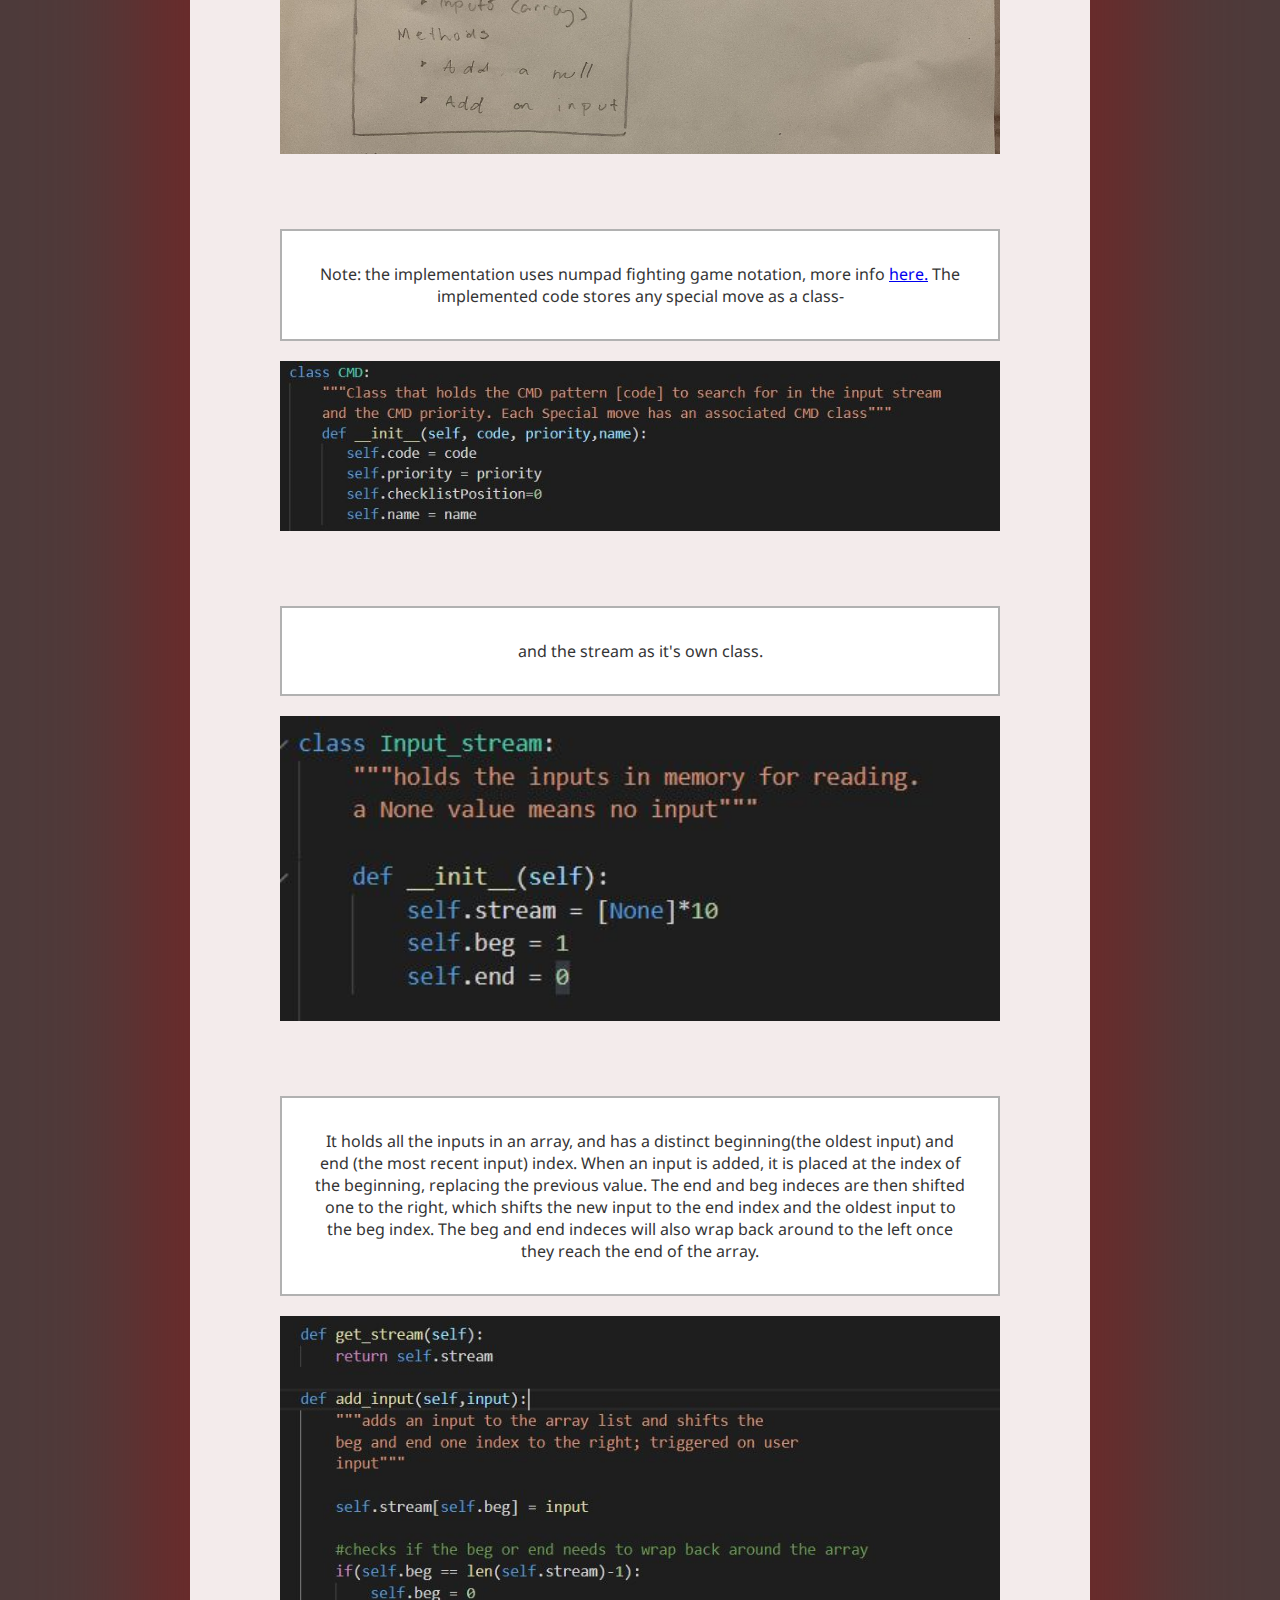
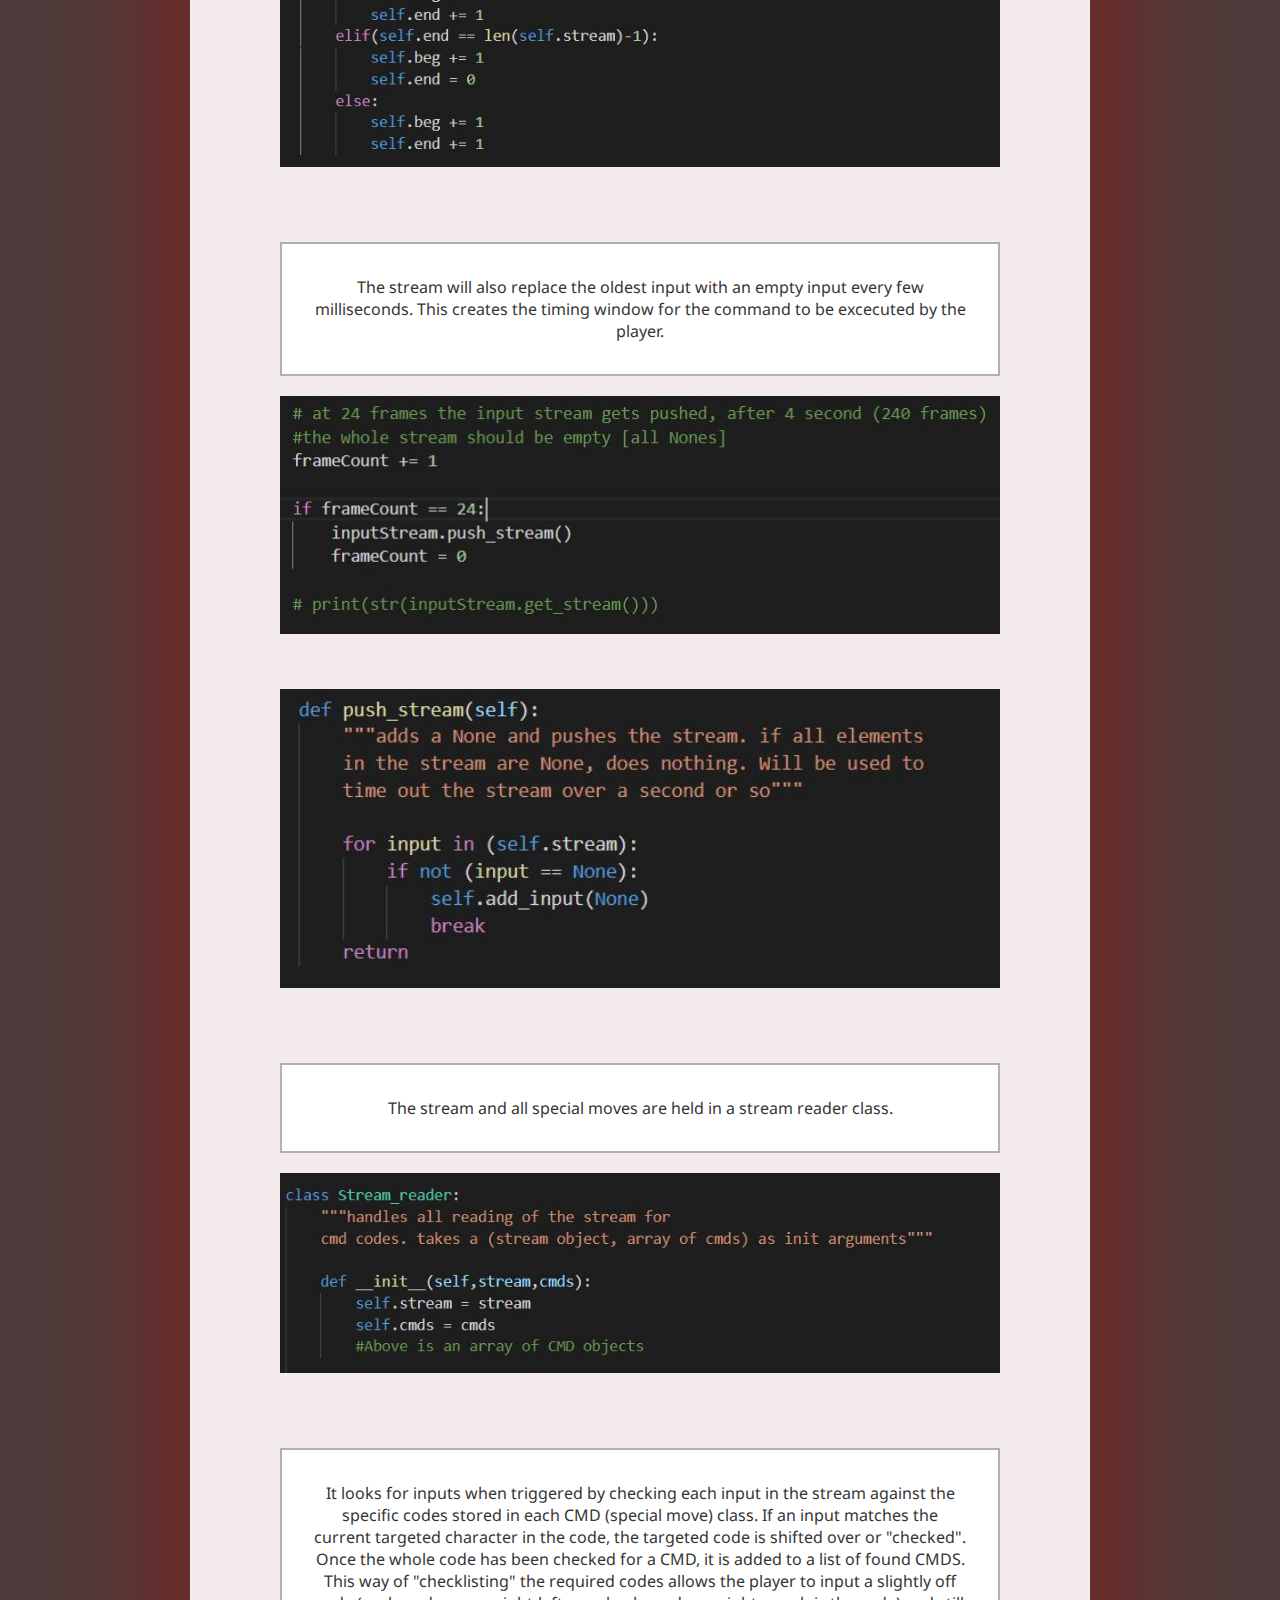
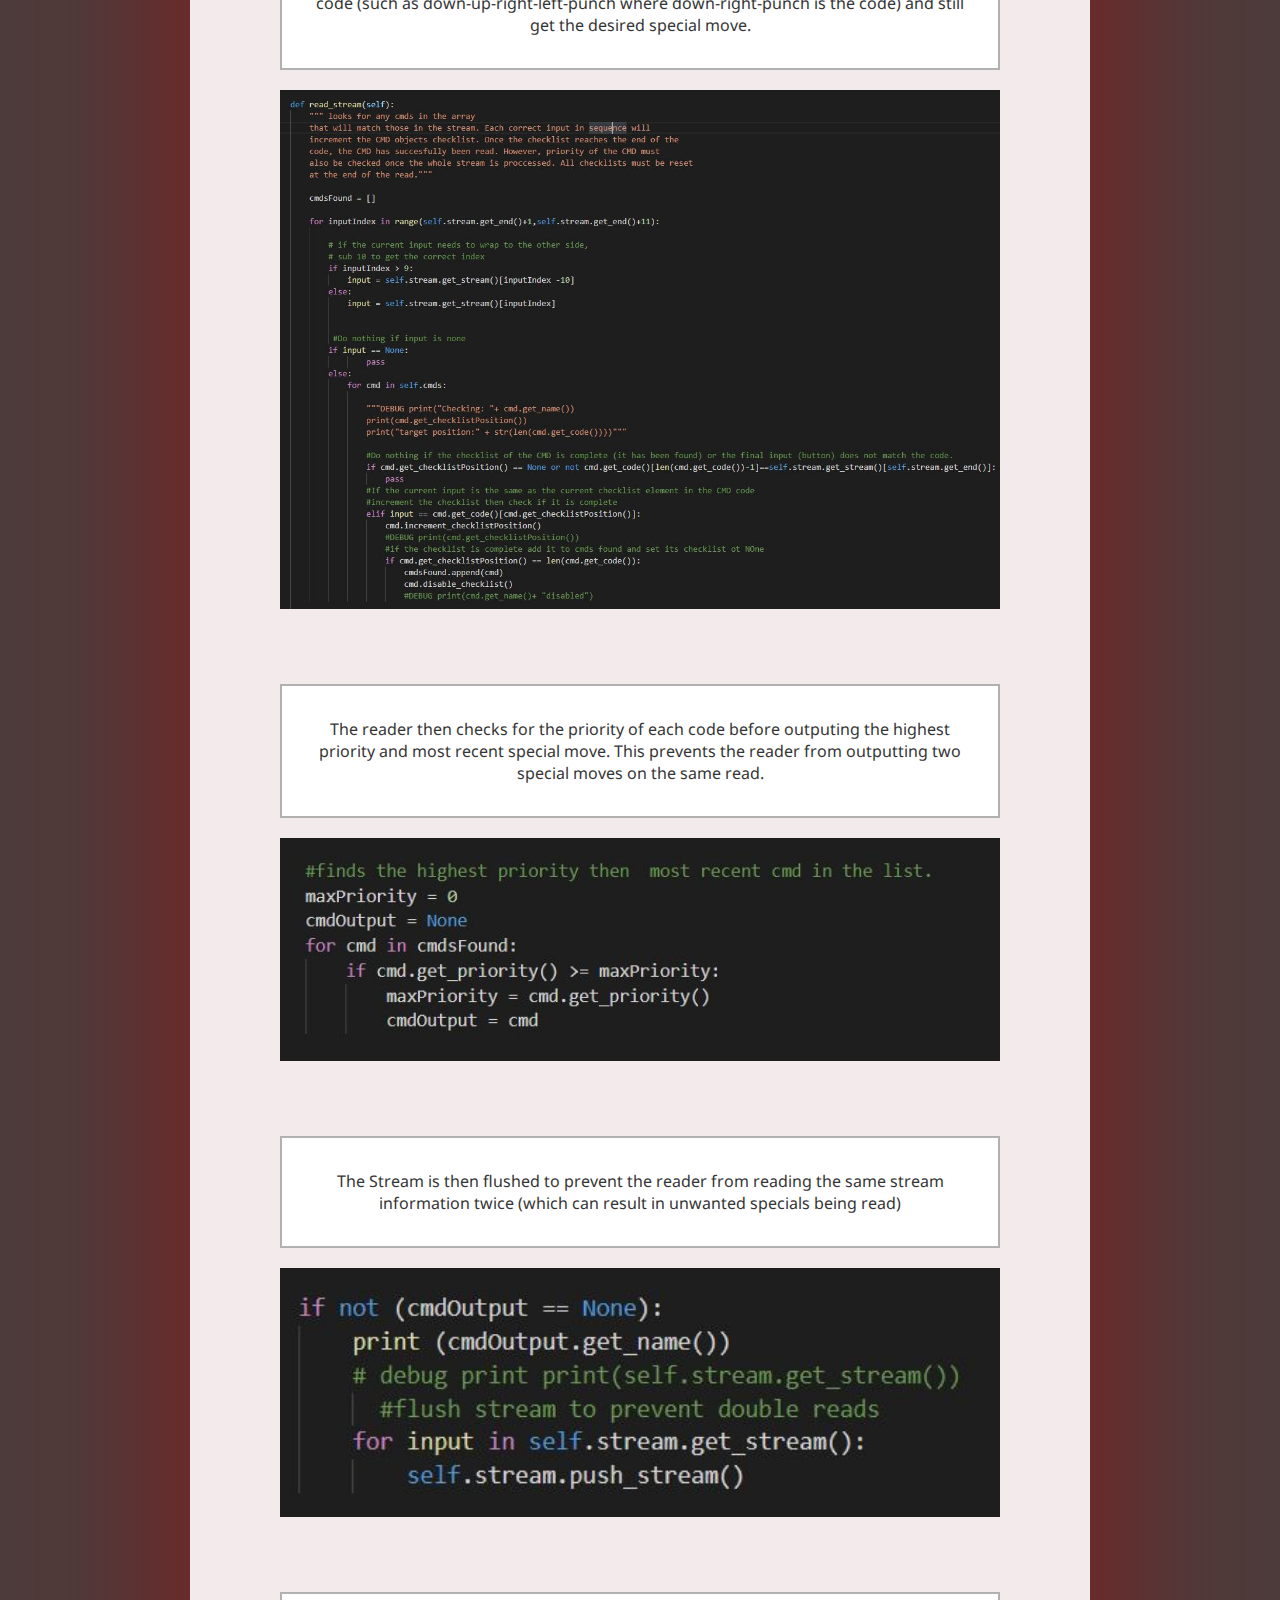
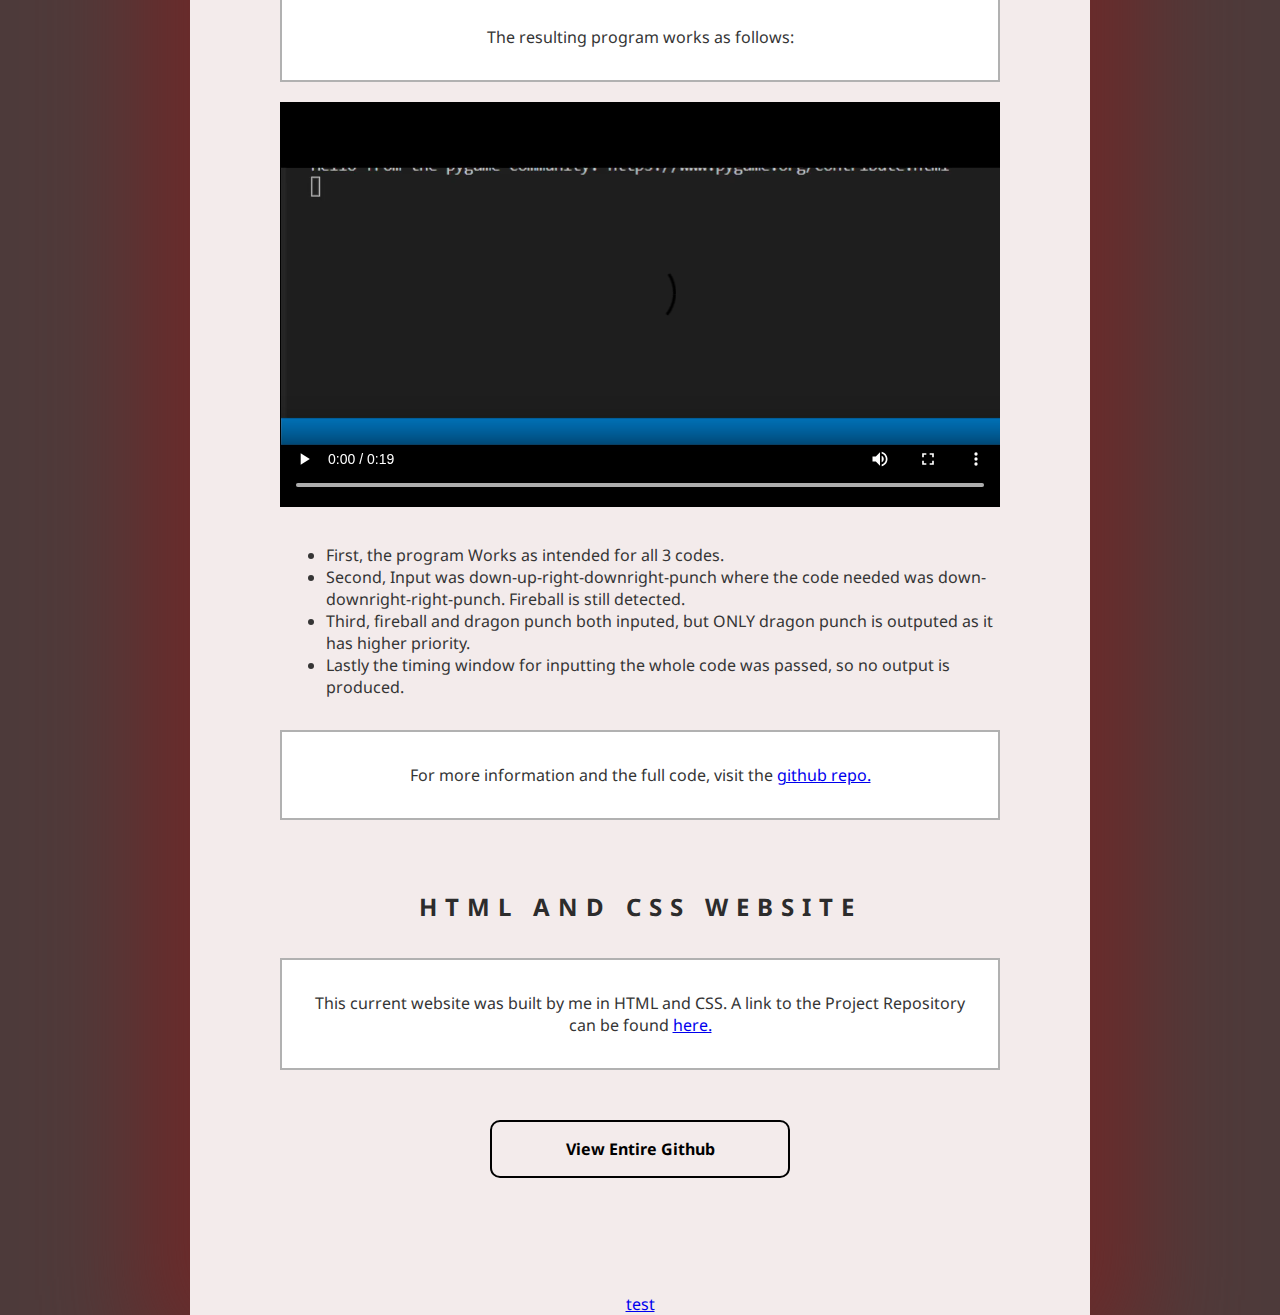
==== commit e98a60e1: "test" ====
--- a/CmpEPortfolio.html
+++ b/CmpEPortfolio.html
@@ -200,7 +200,7 @@
         </div>
       
        <h2> </h2>
-
+        <a href="CmpEPortfolio.html">test</a>
     </section>   
     
 </body>
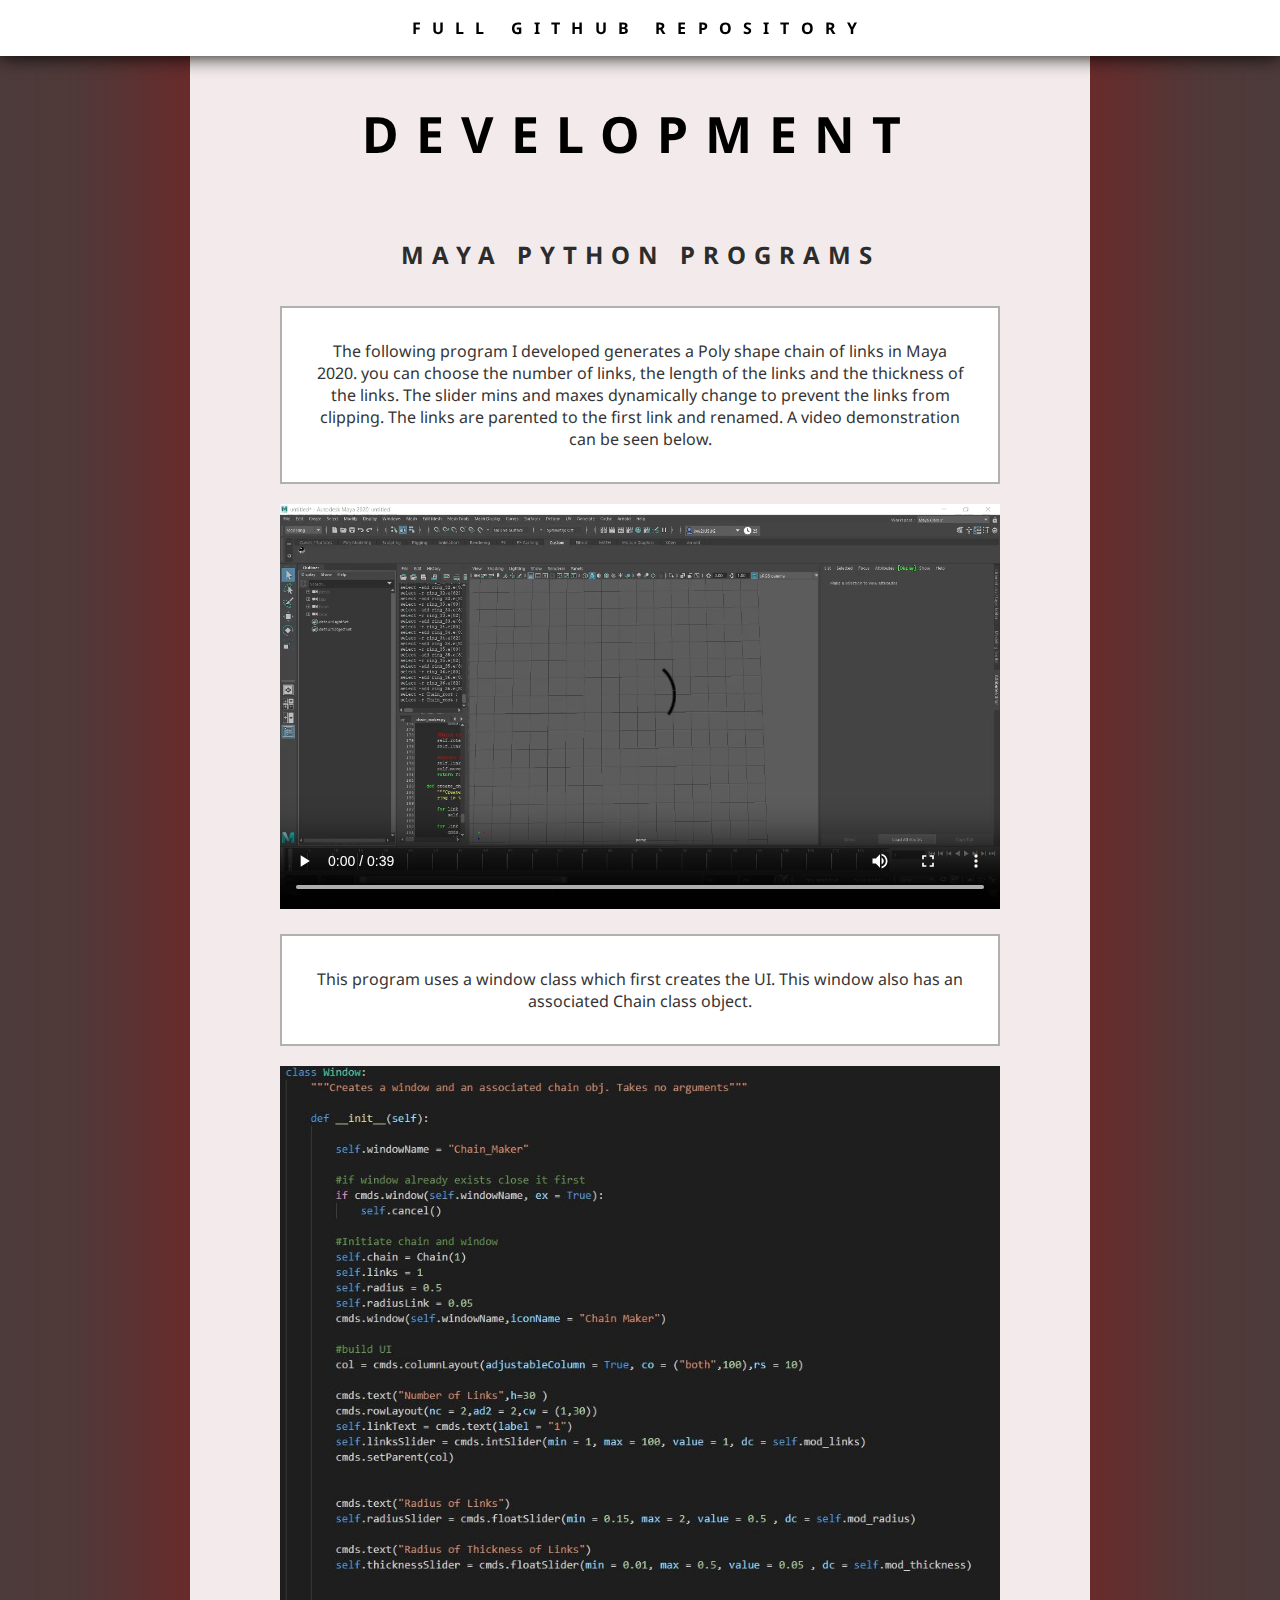
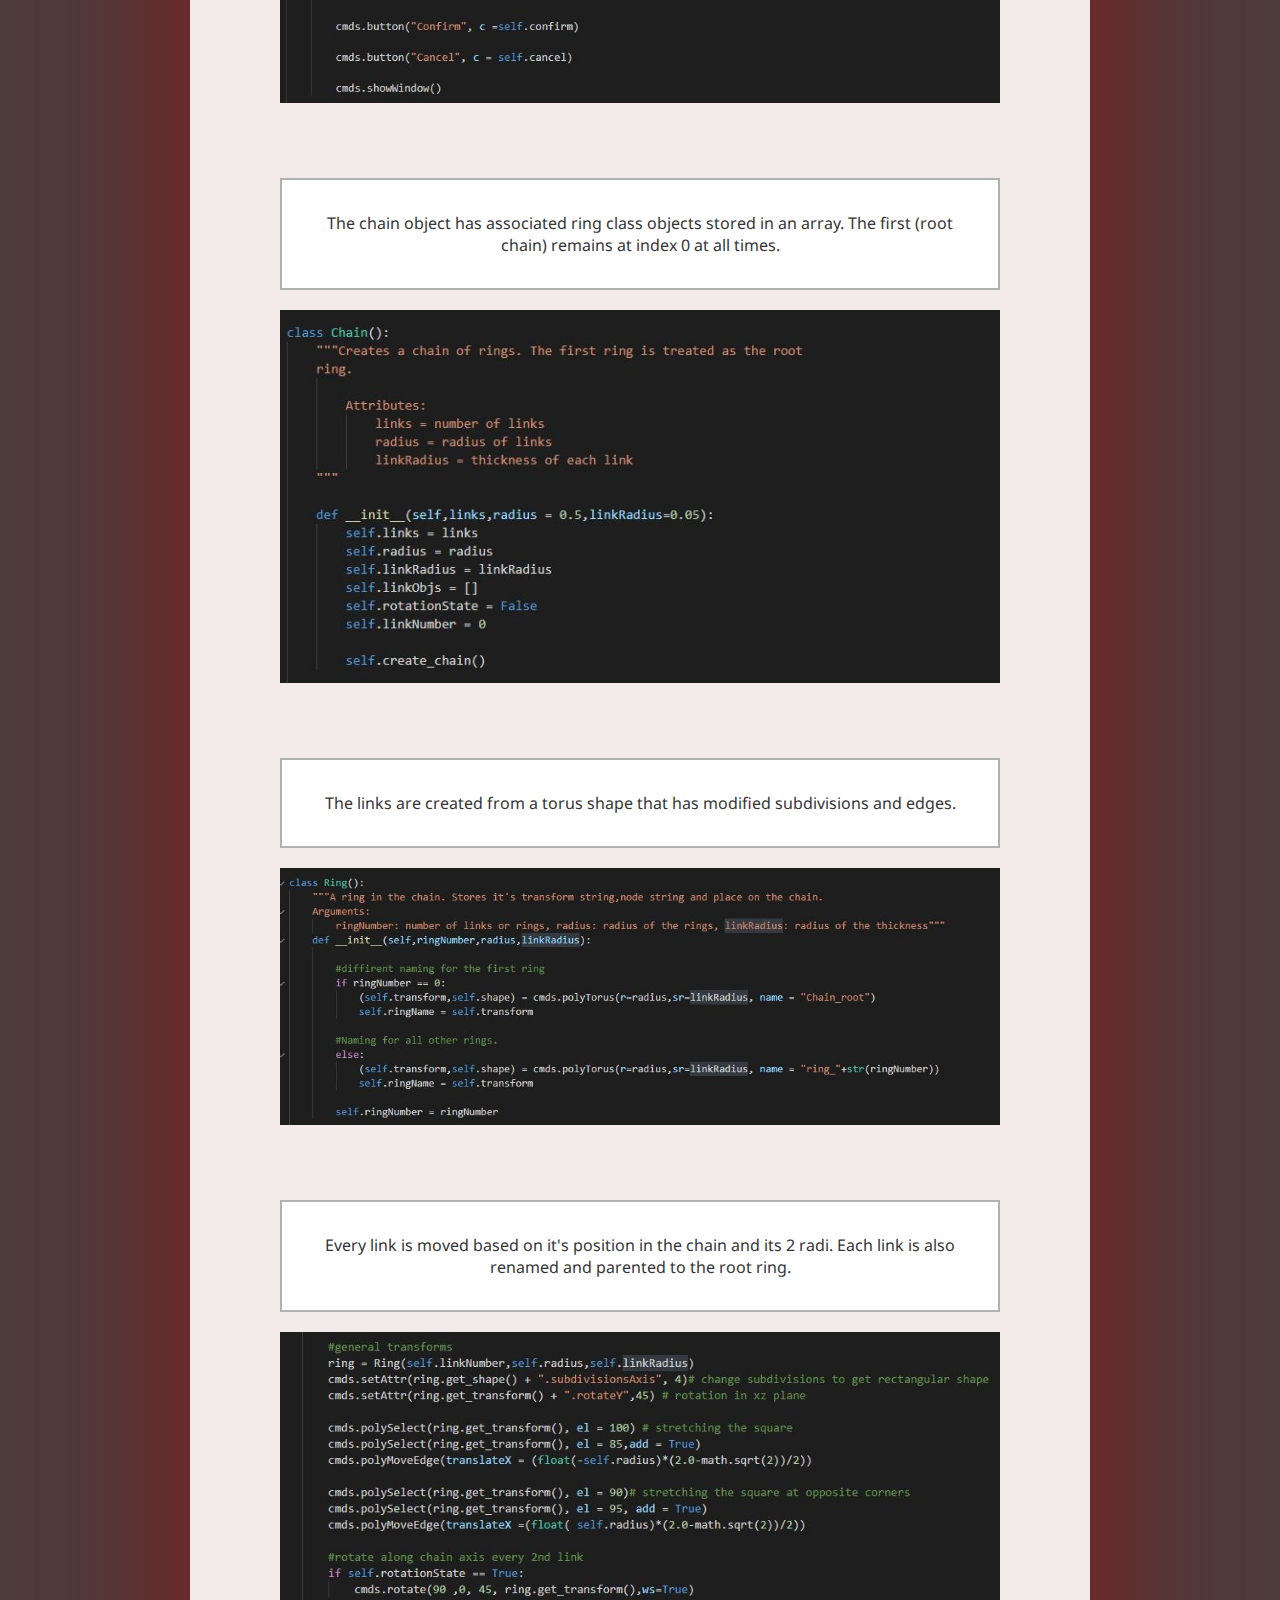
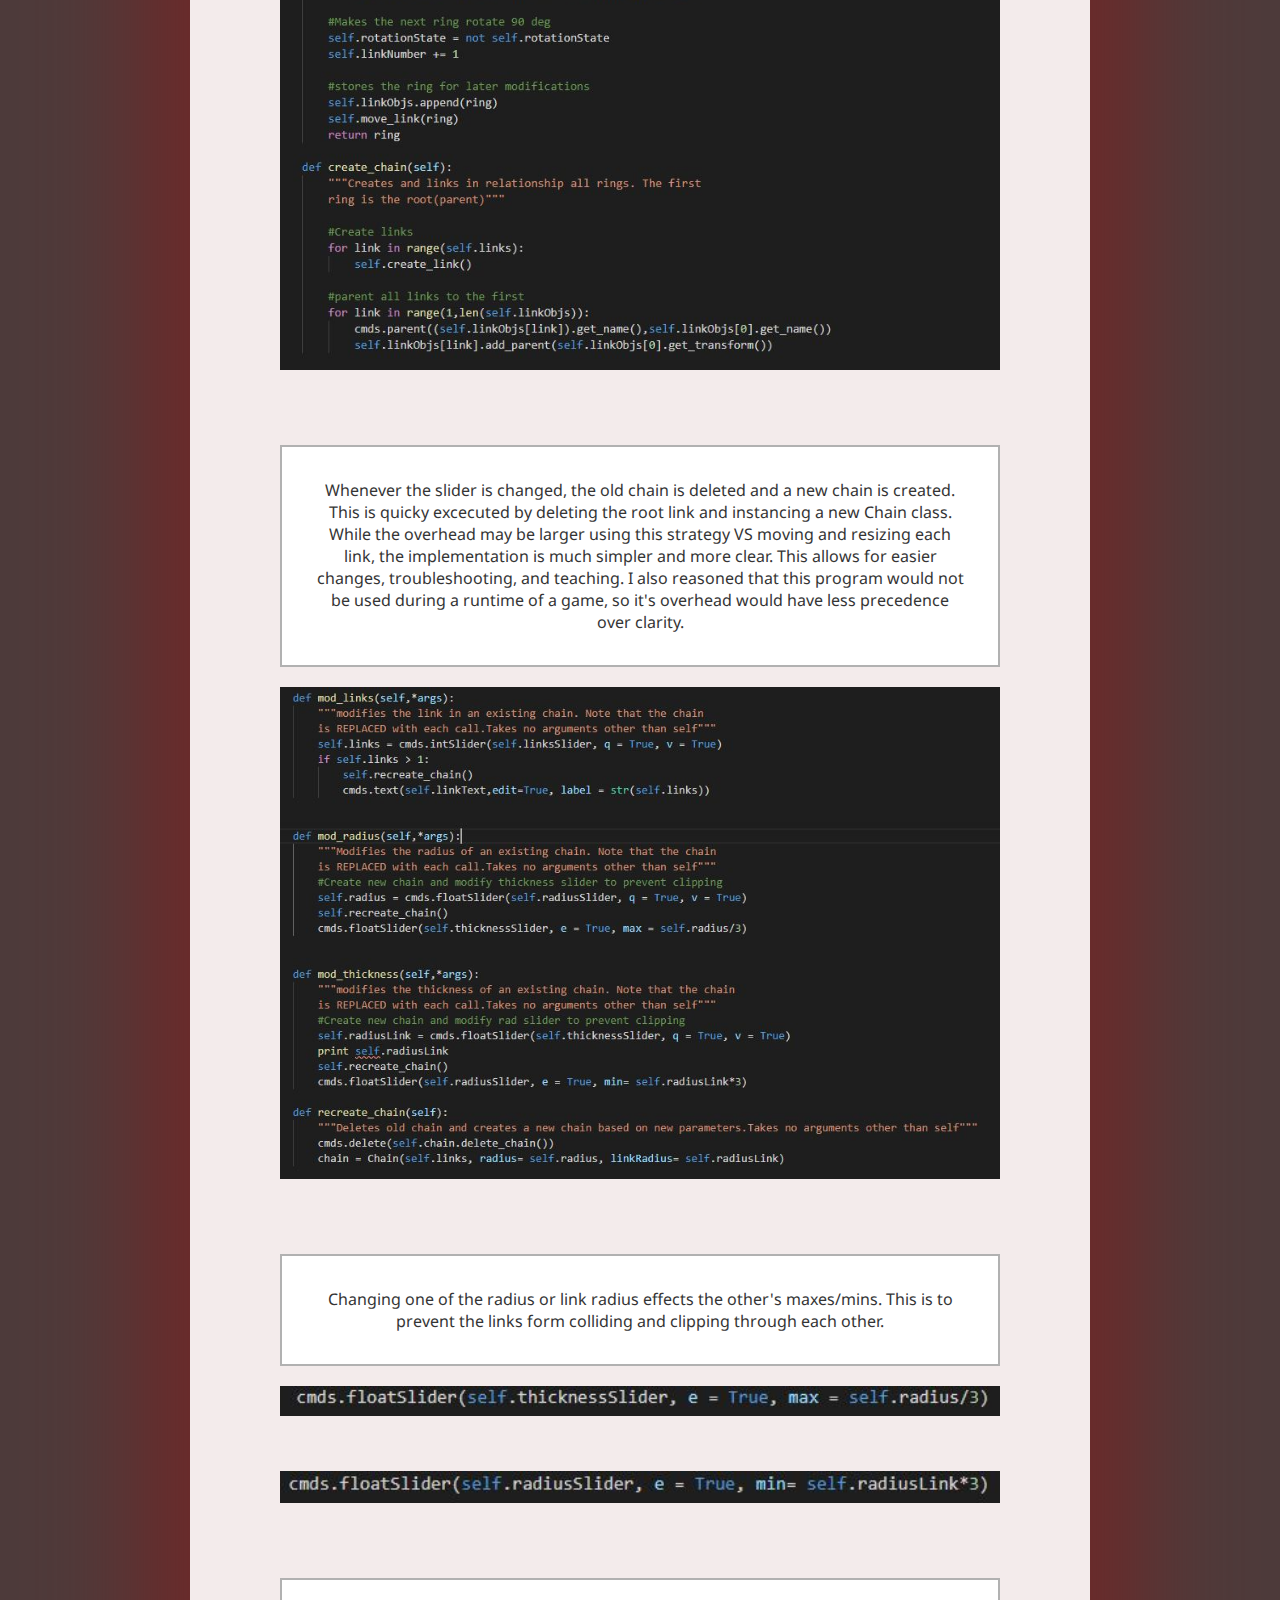
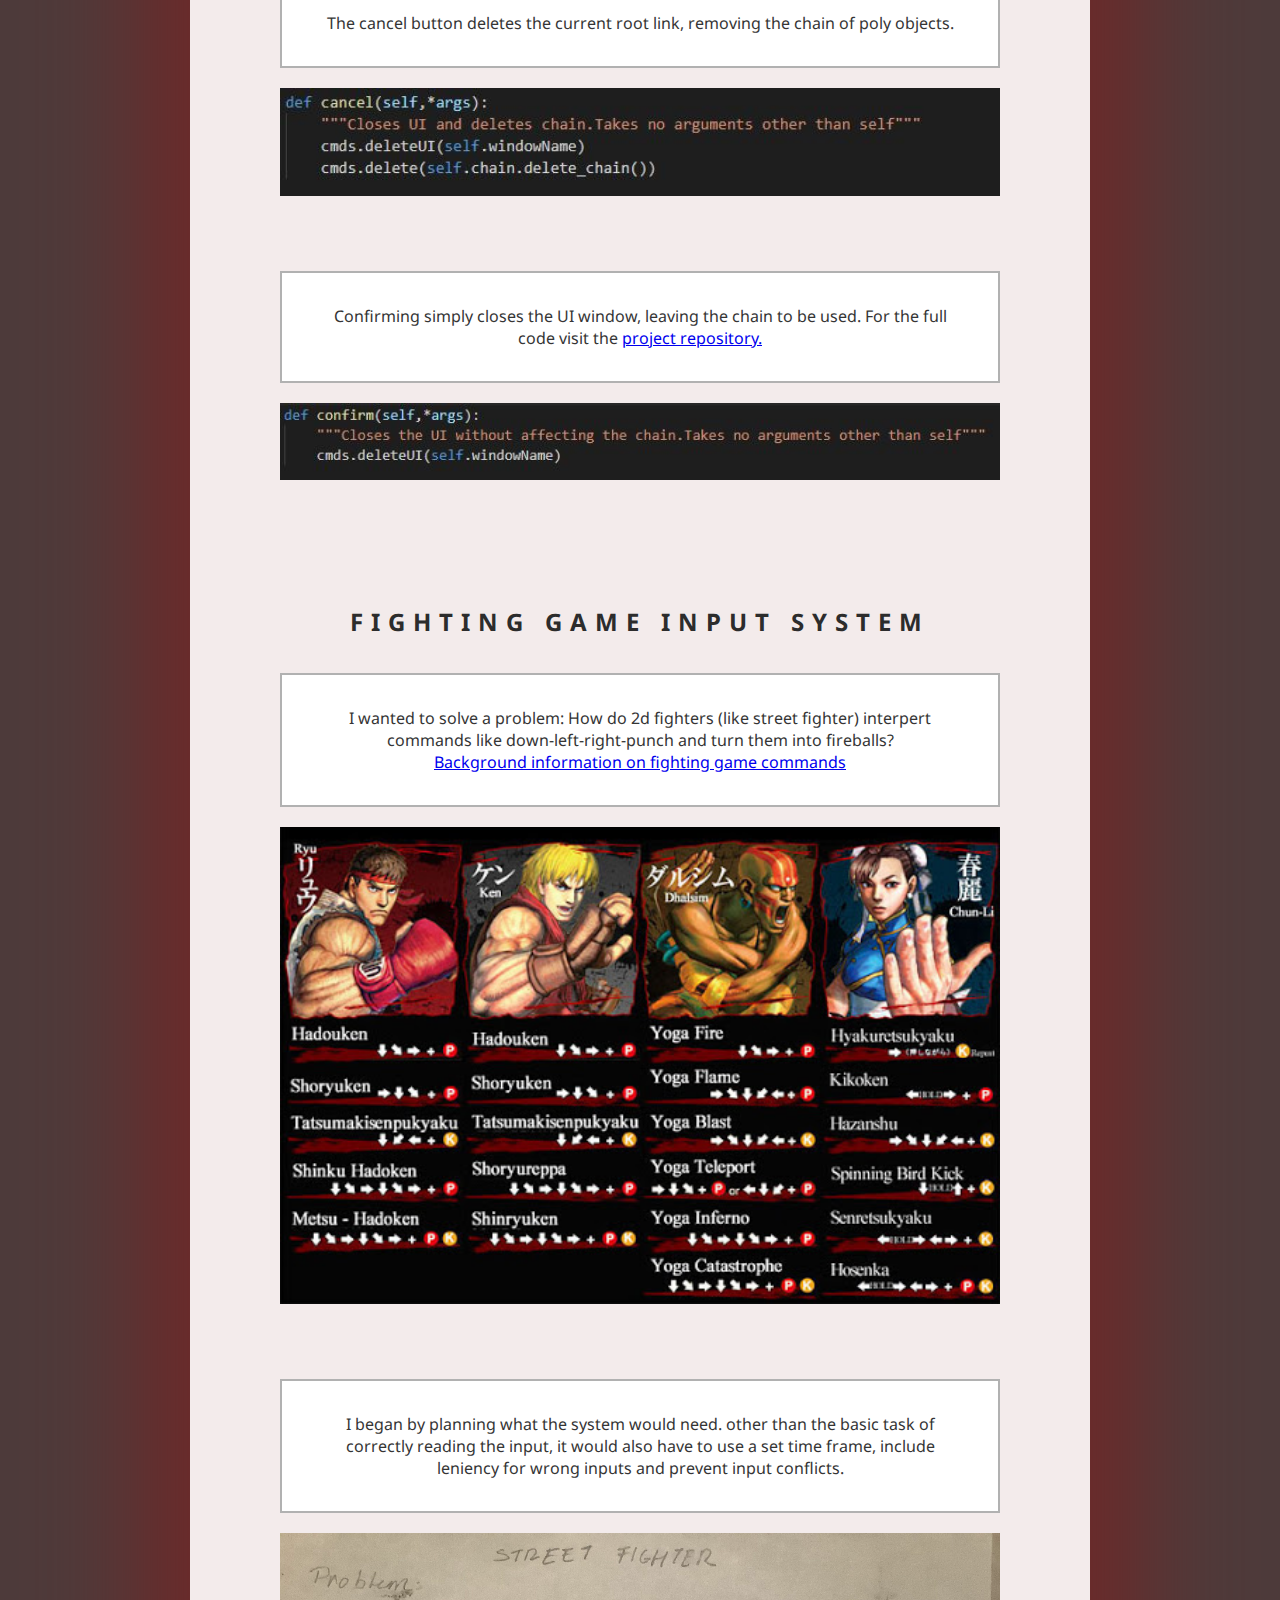
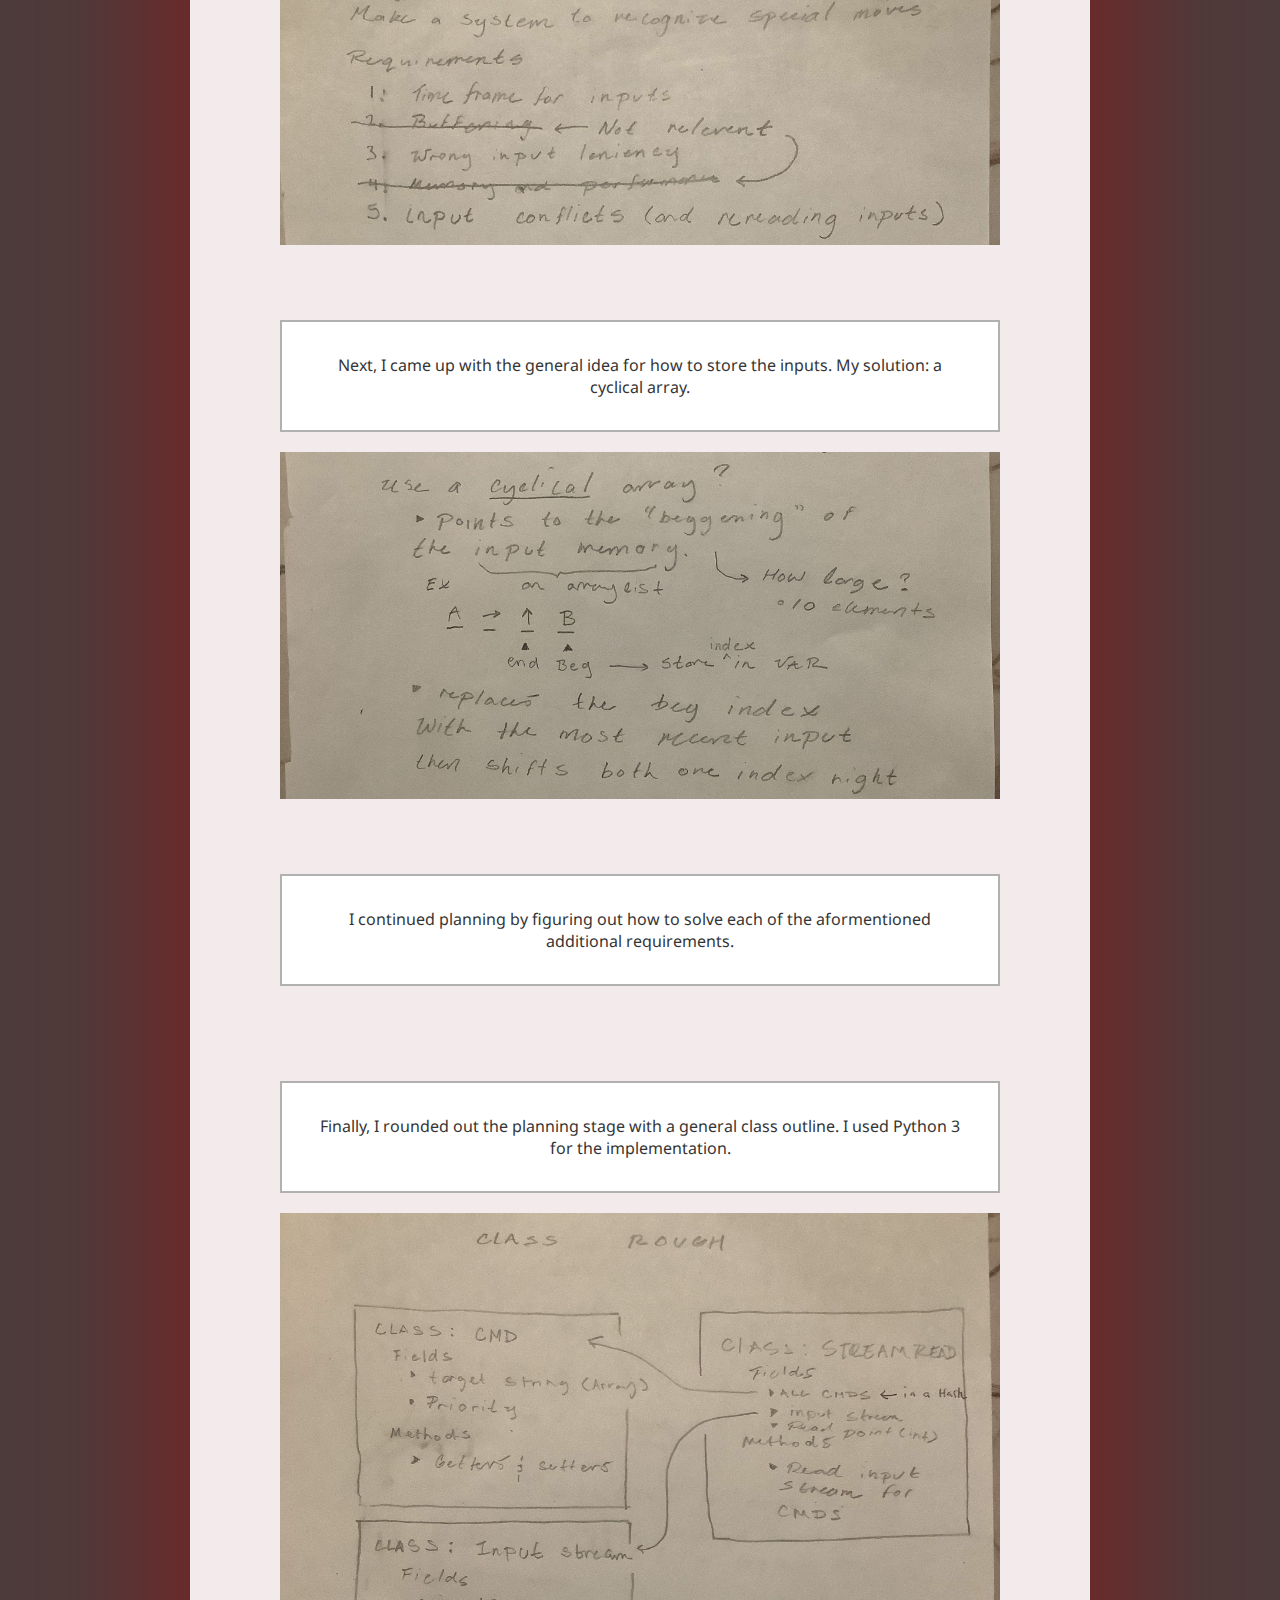
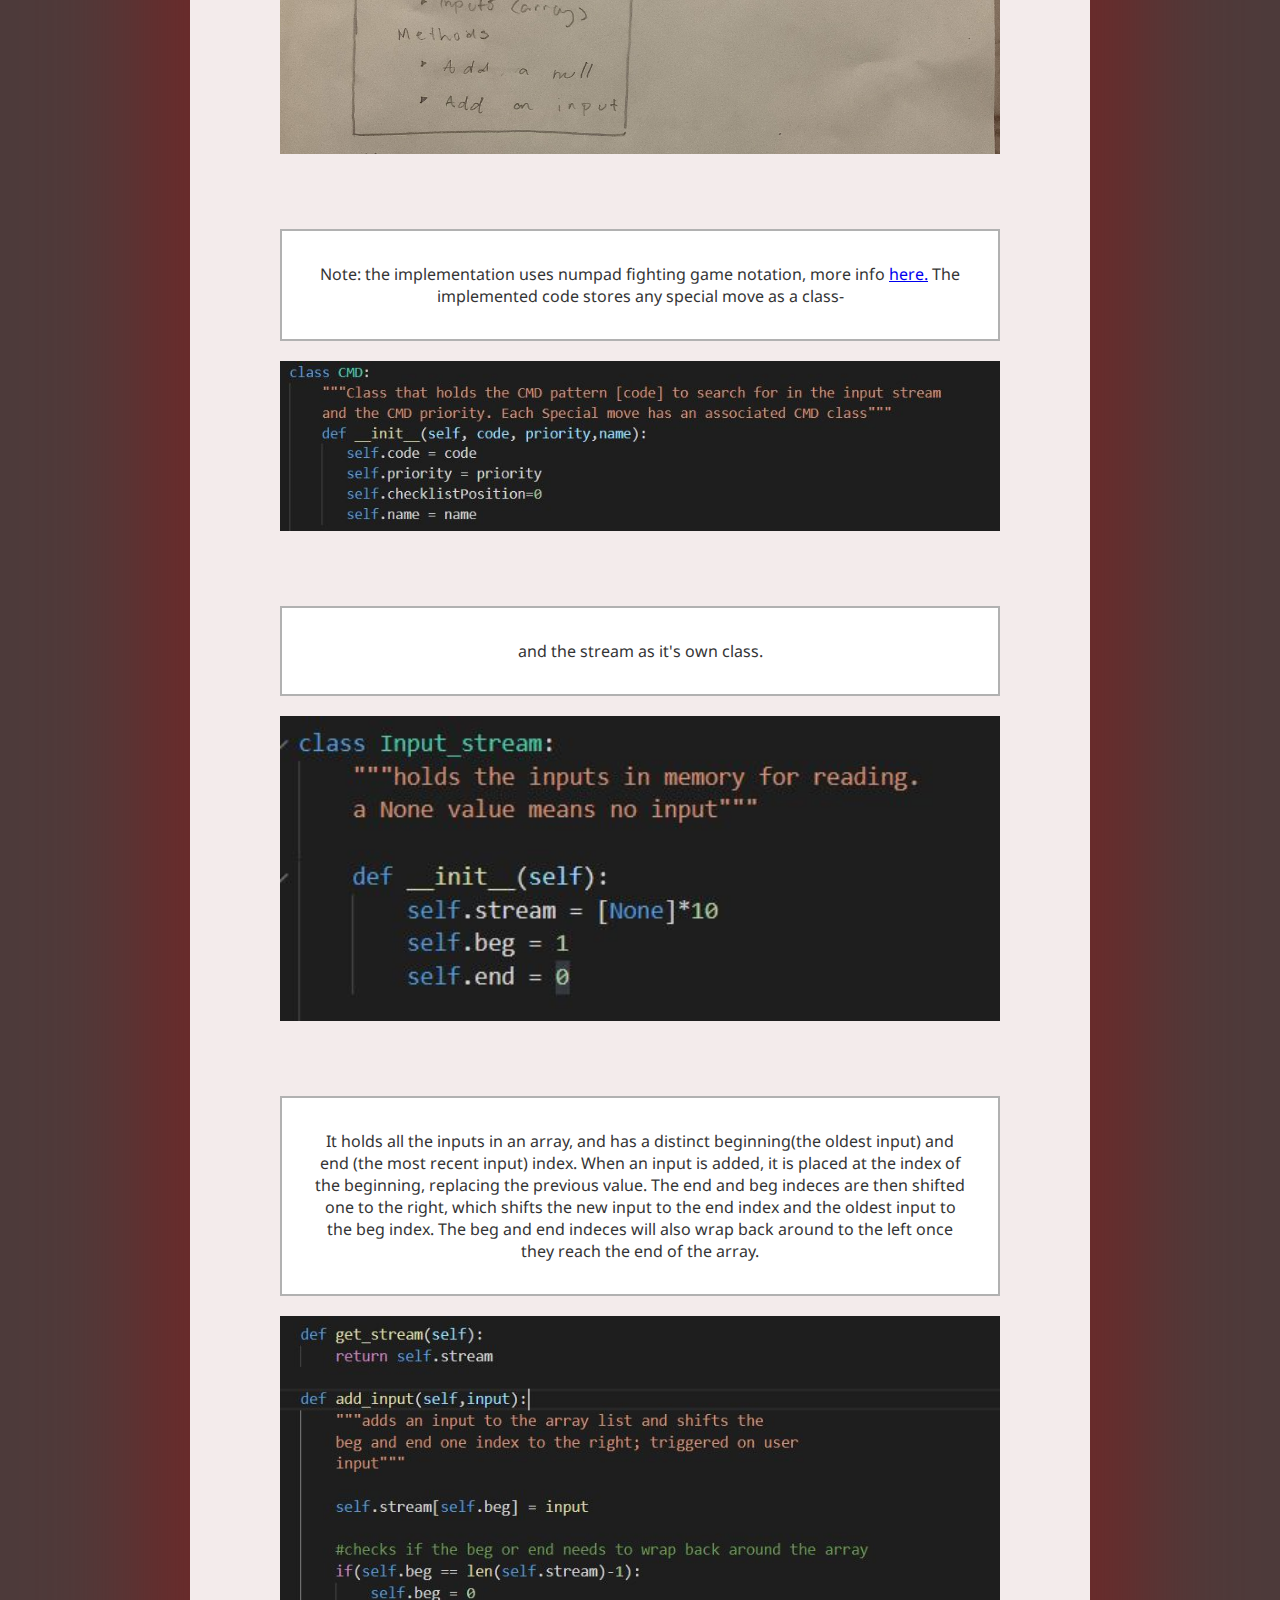
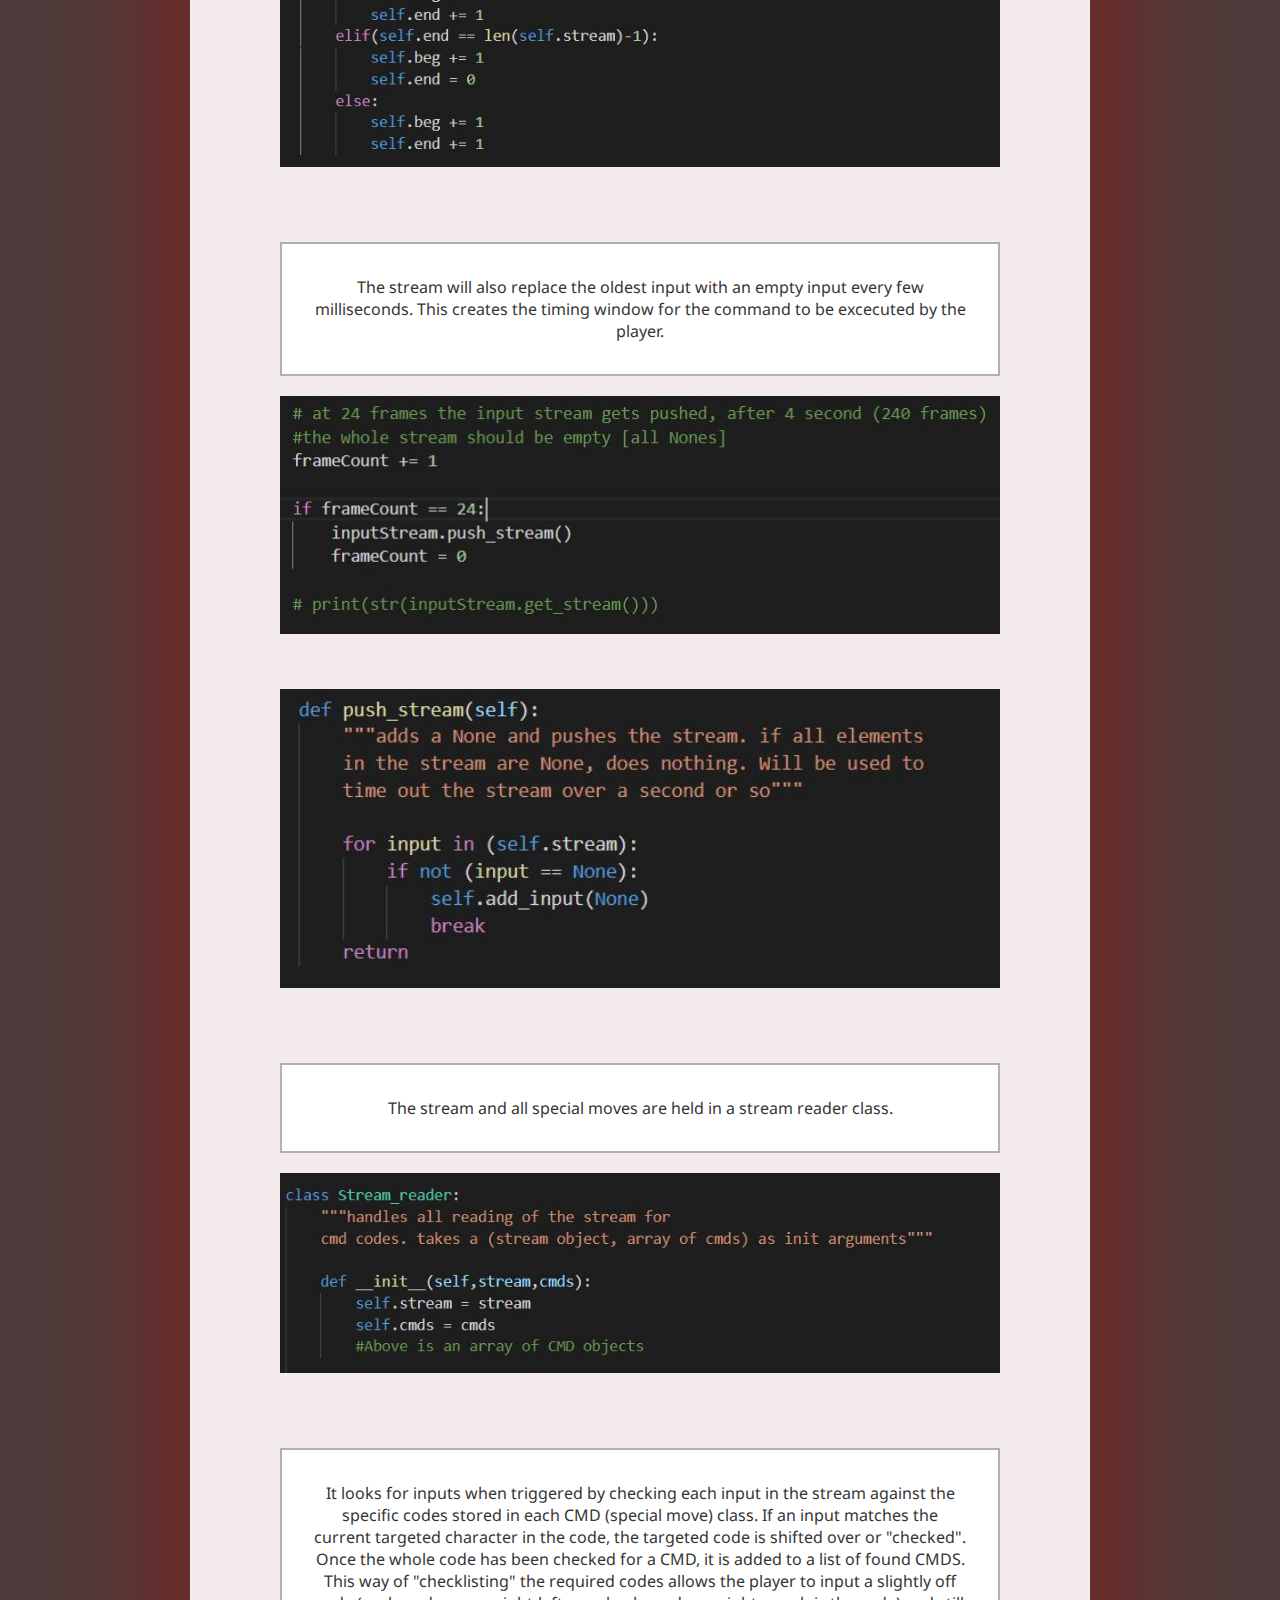
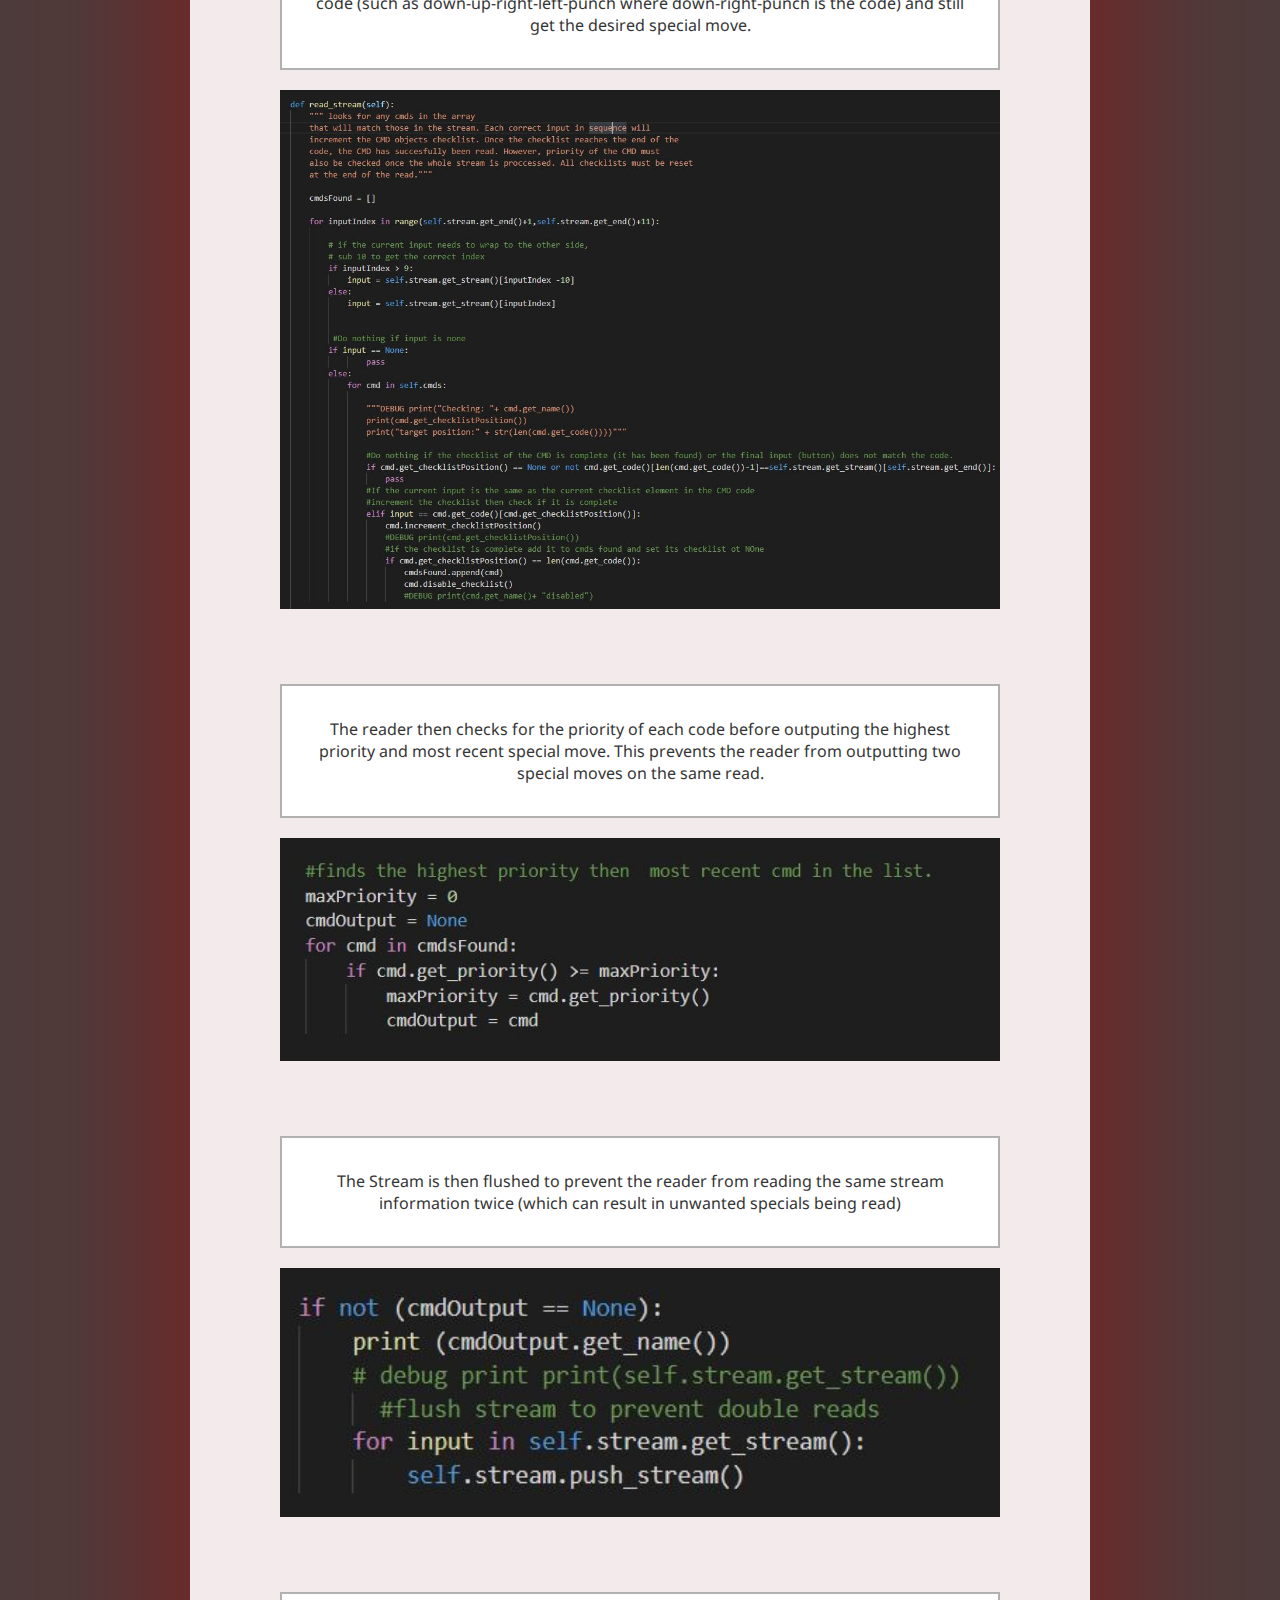
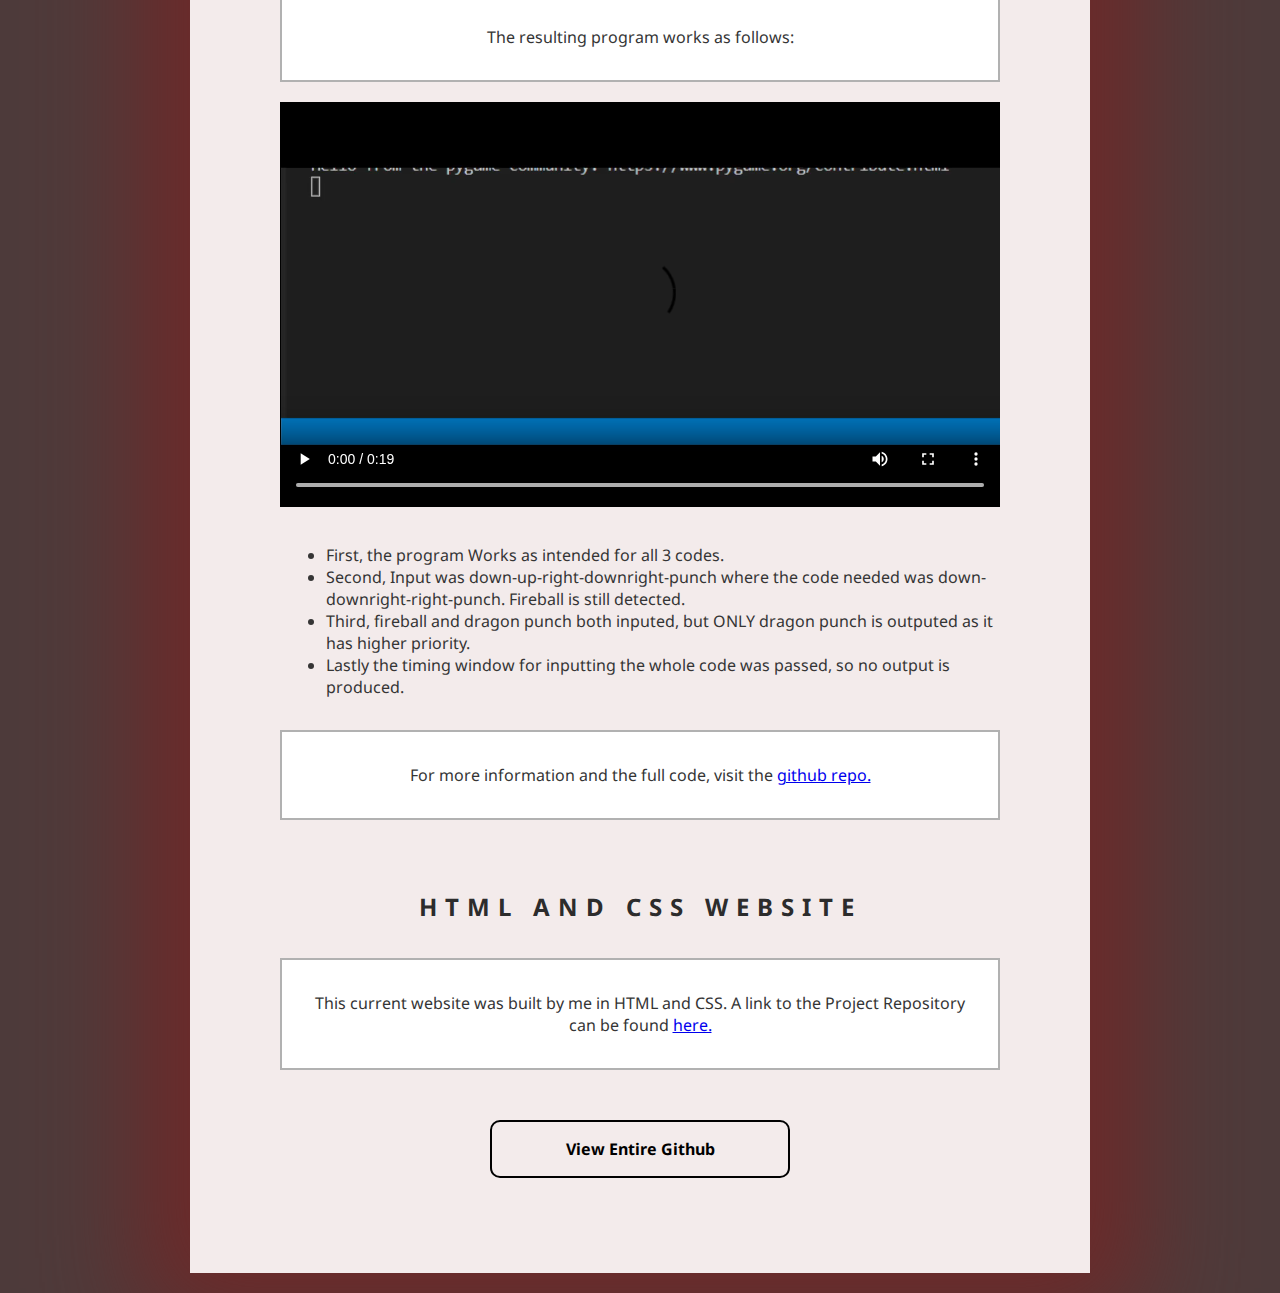
==== commit 936aad55: "hide link" ====
--- a/CmpEPortfolio.html
+++ b/CmpEPortfolio.html
@@ -200,7 +200,7 @@
         </div>
       
        <h2> </h2>
-        <a href="CmpEPortfolio.html">test</a>
+       
     </section>   
     
 </body>
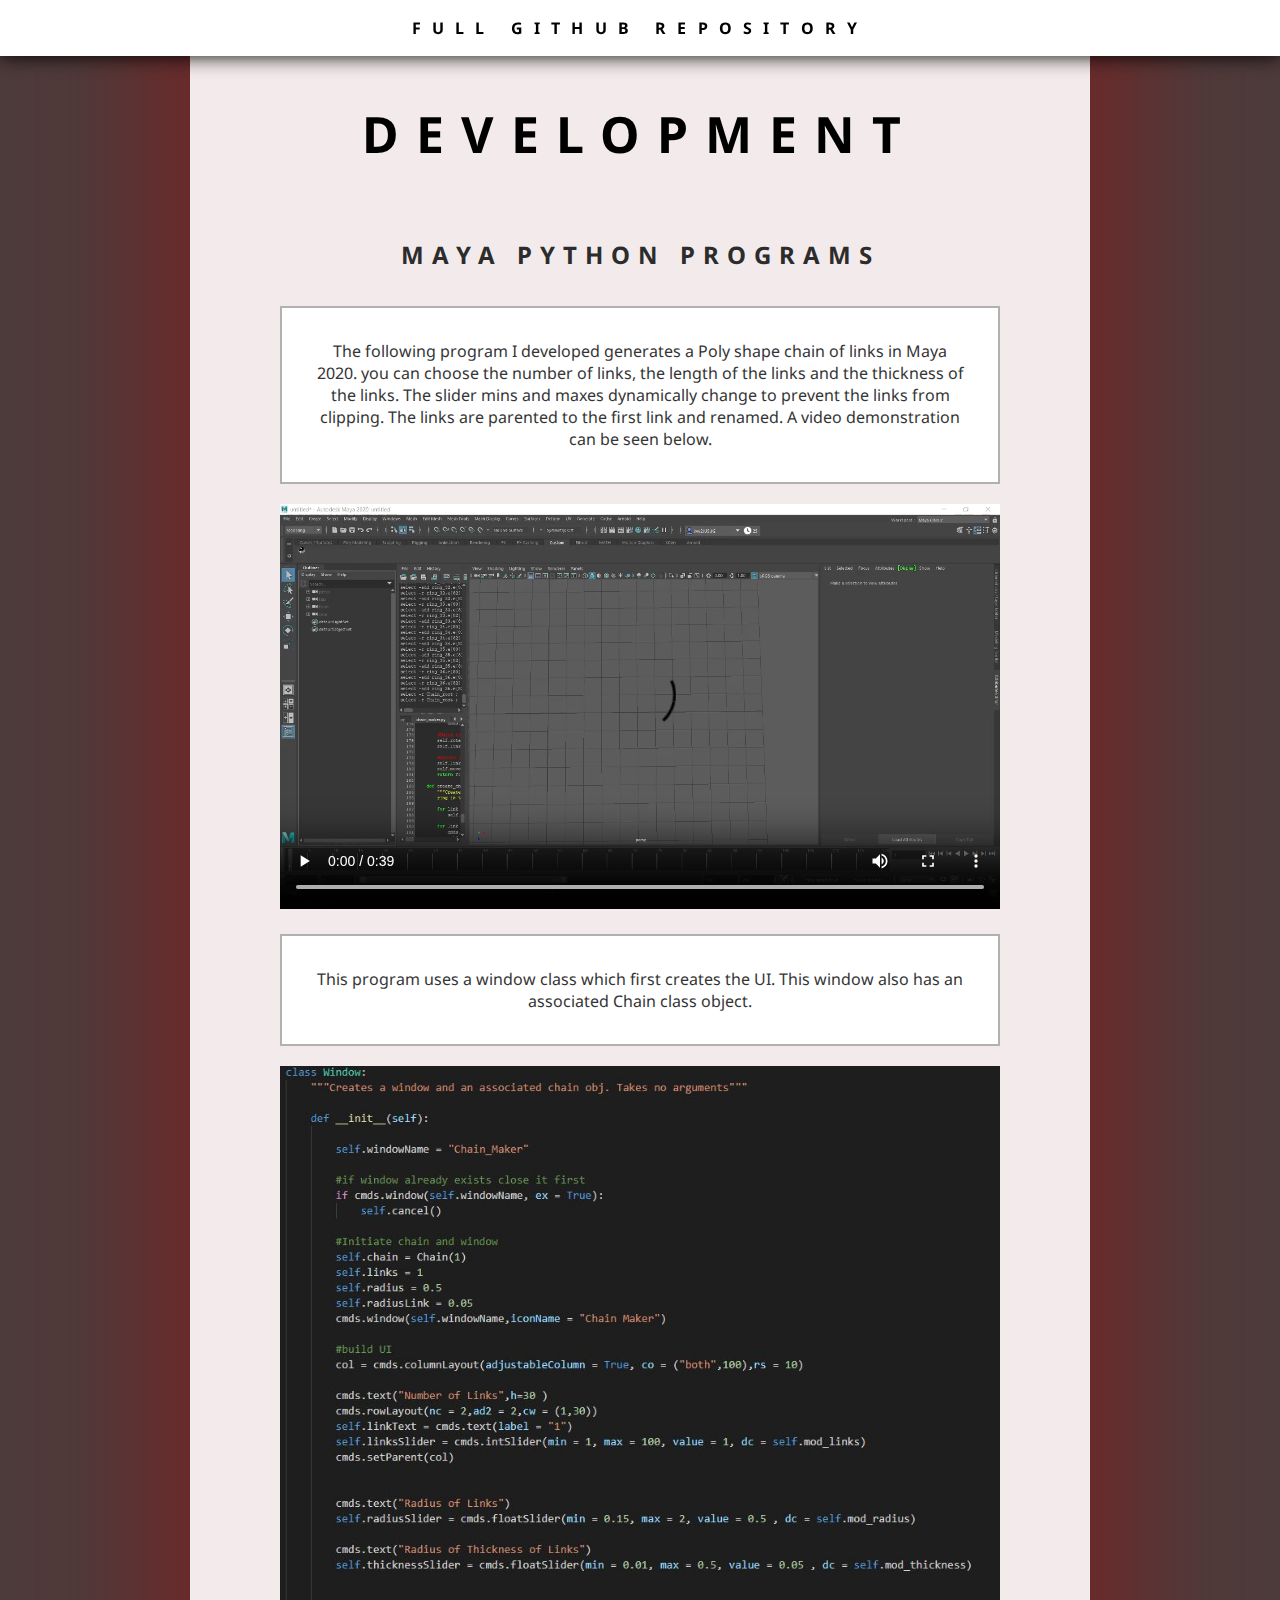
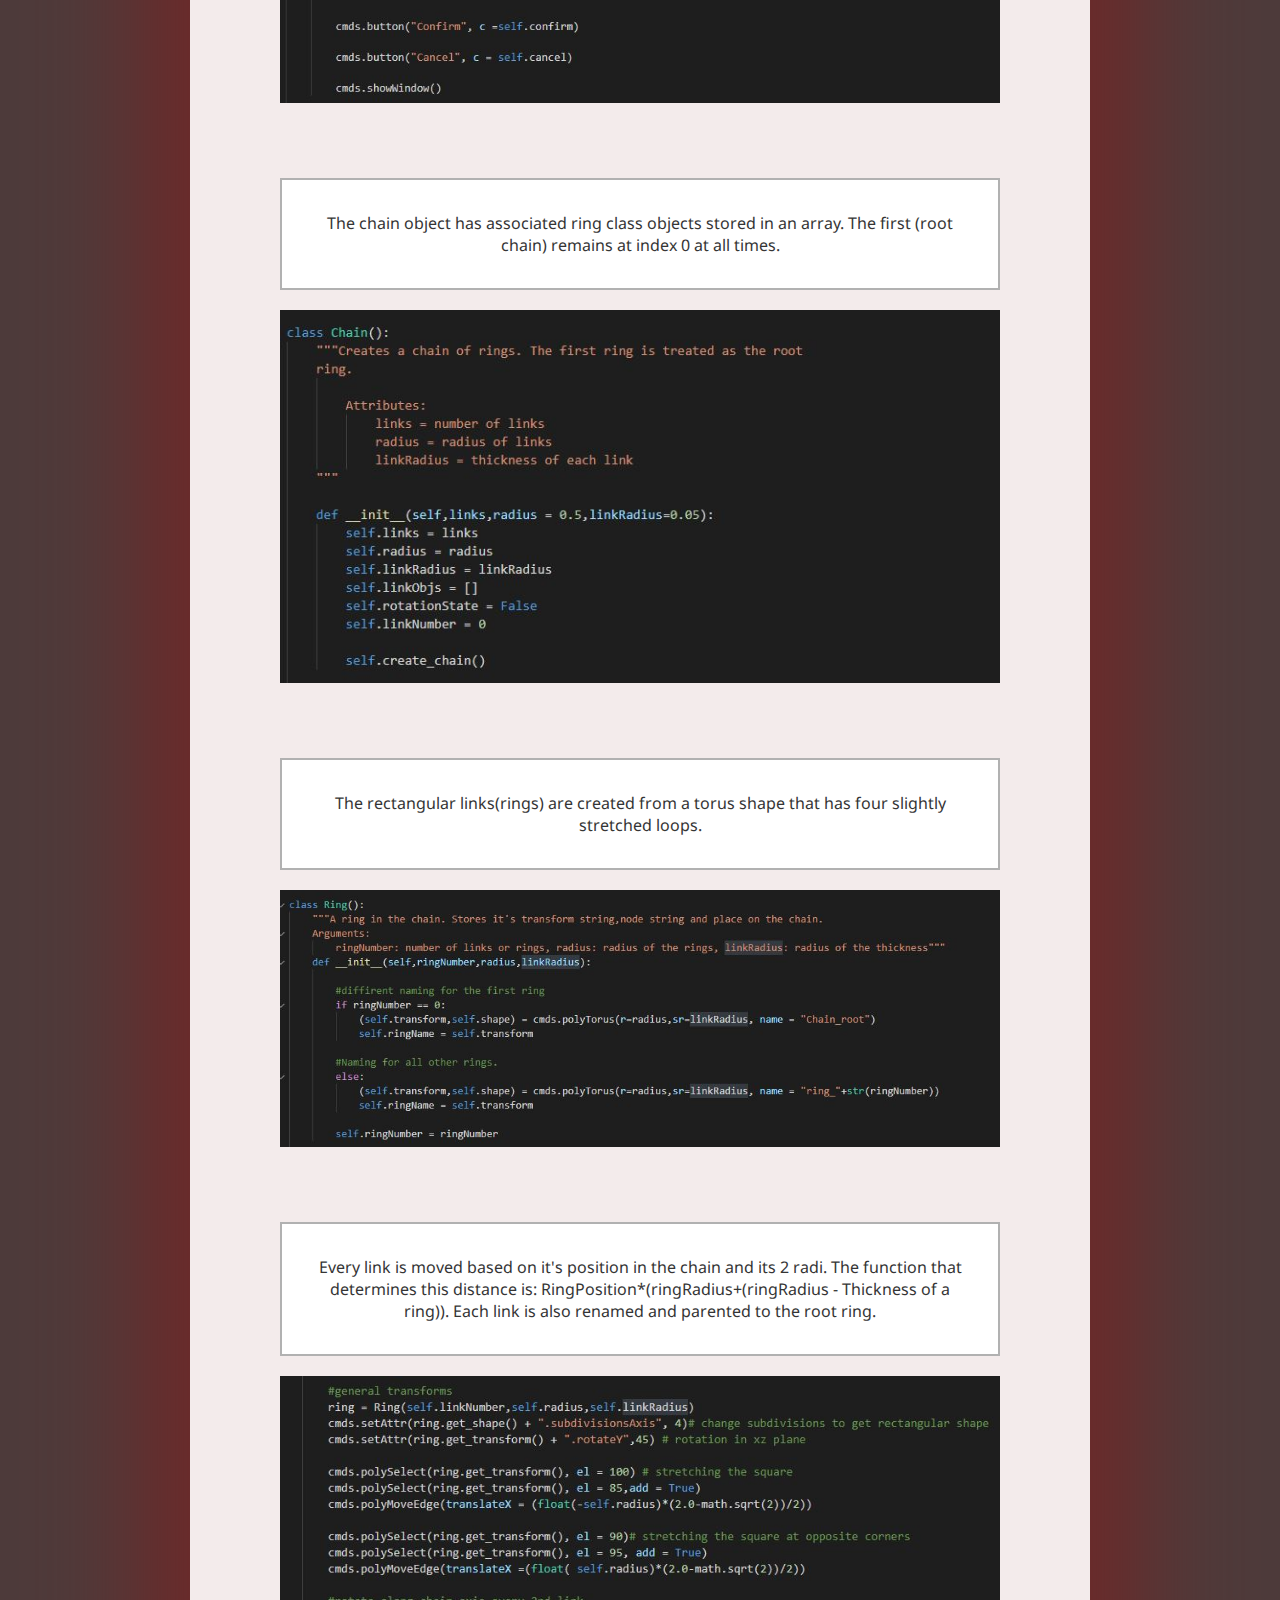
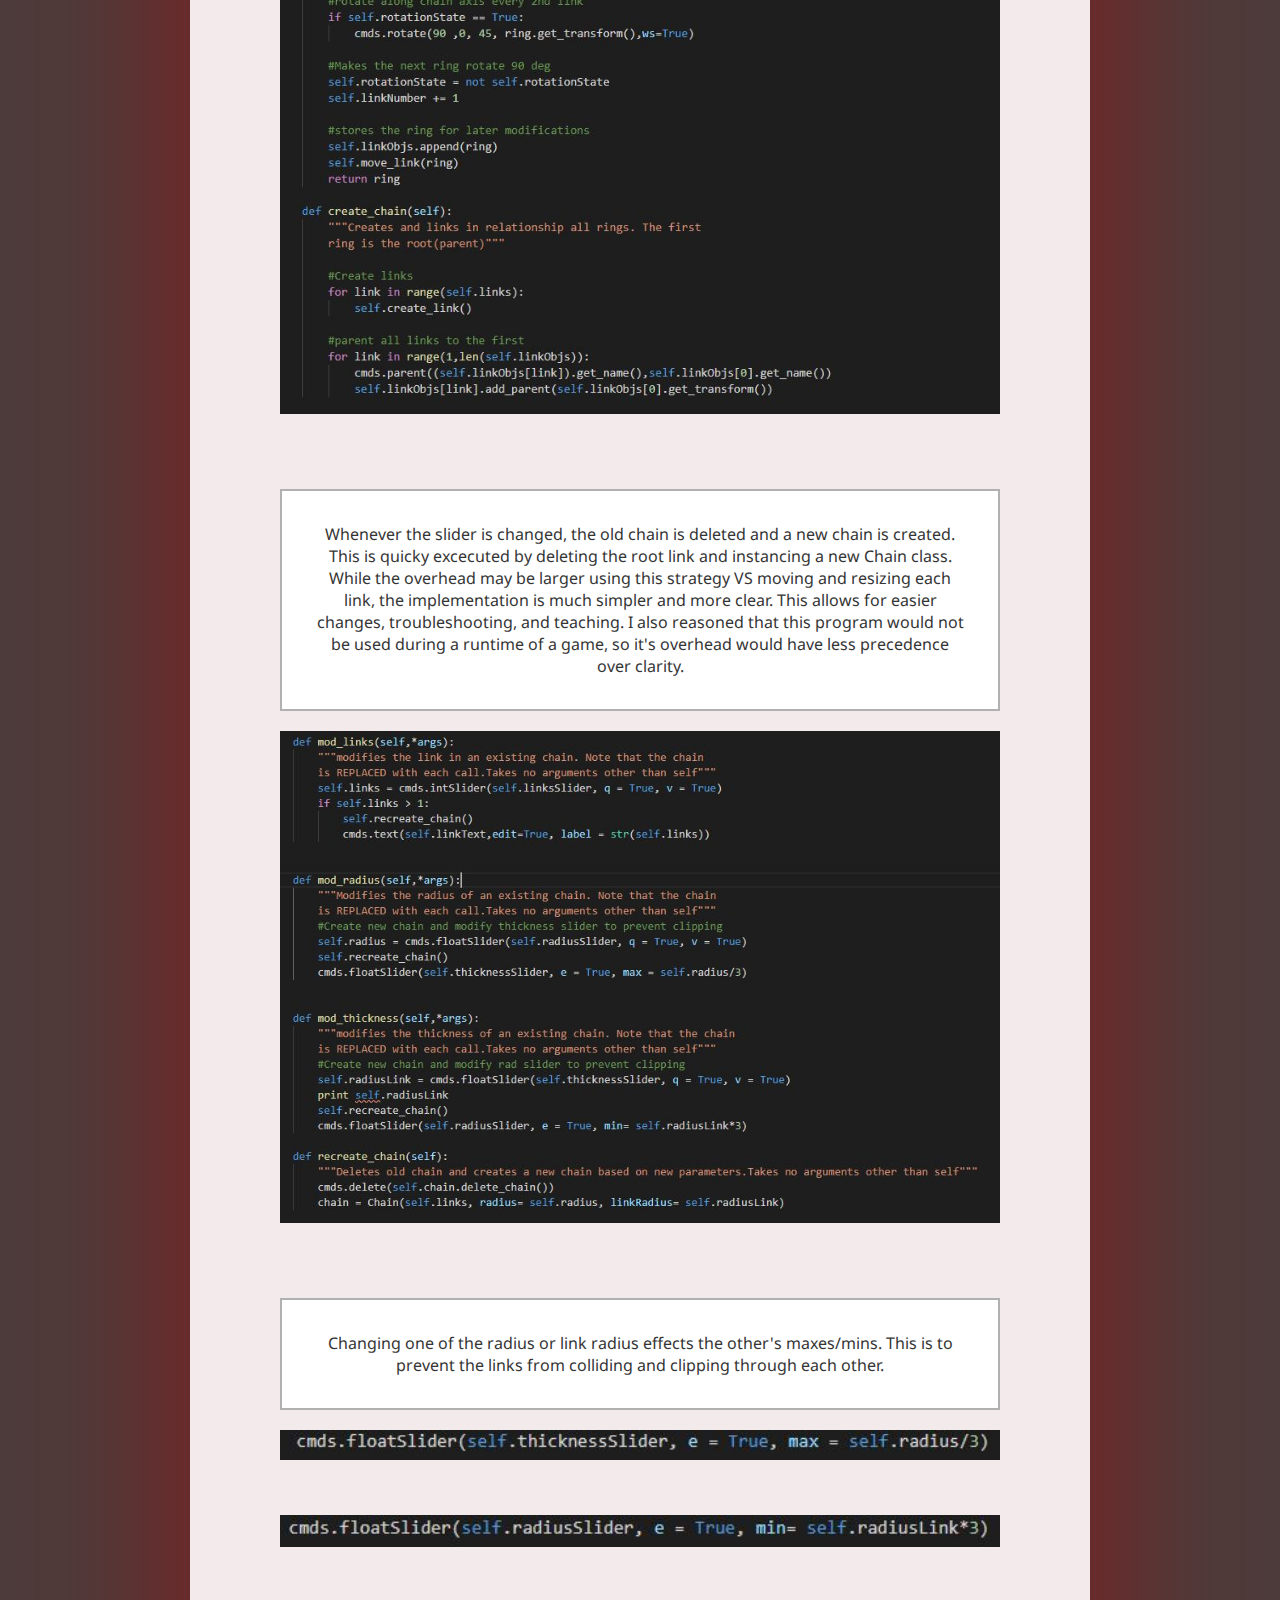
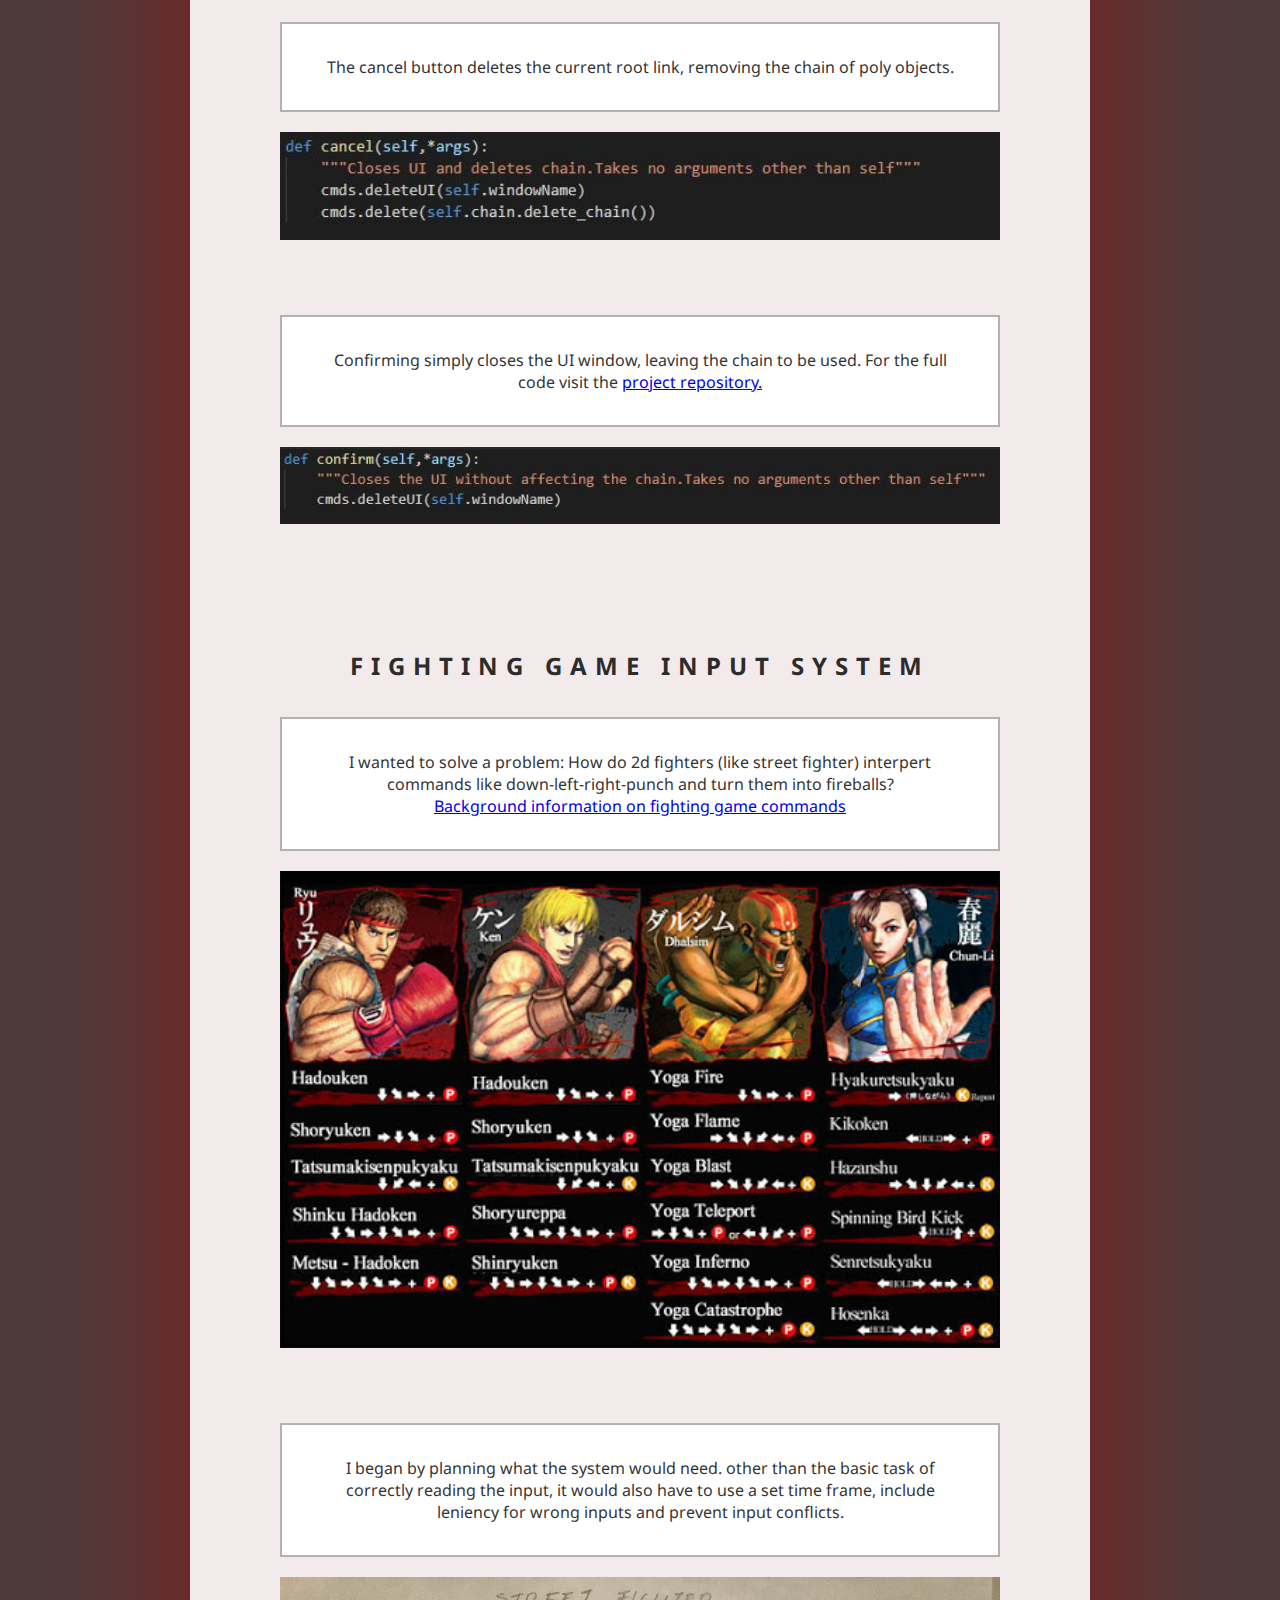
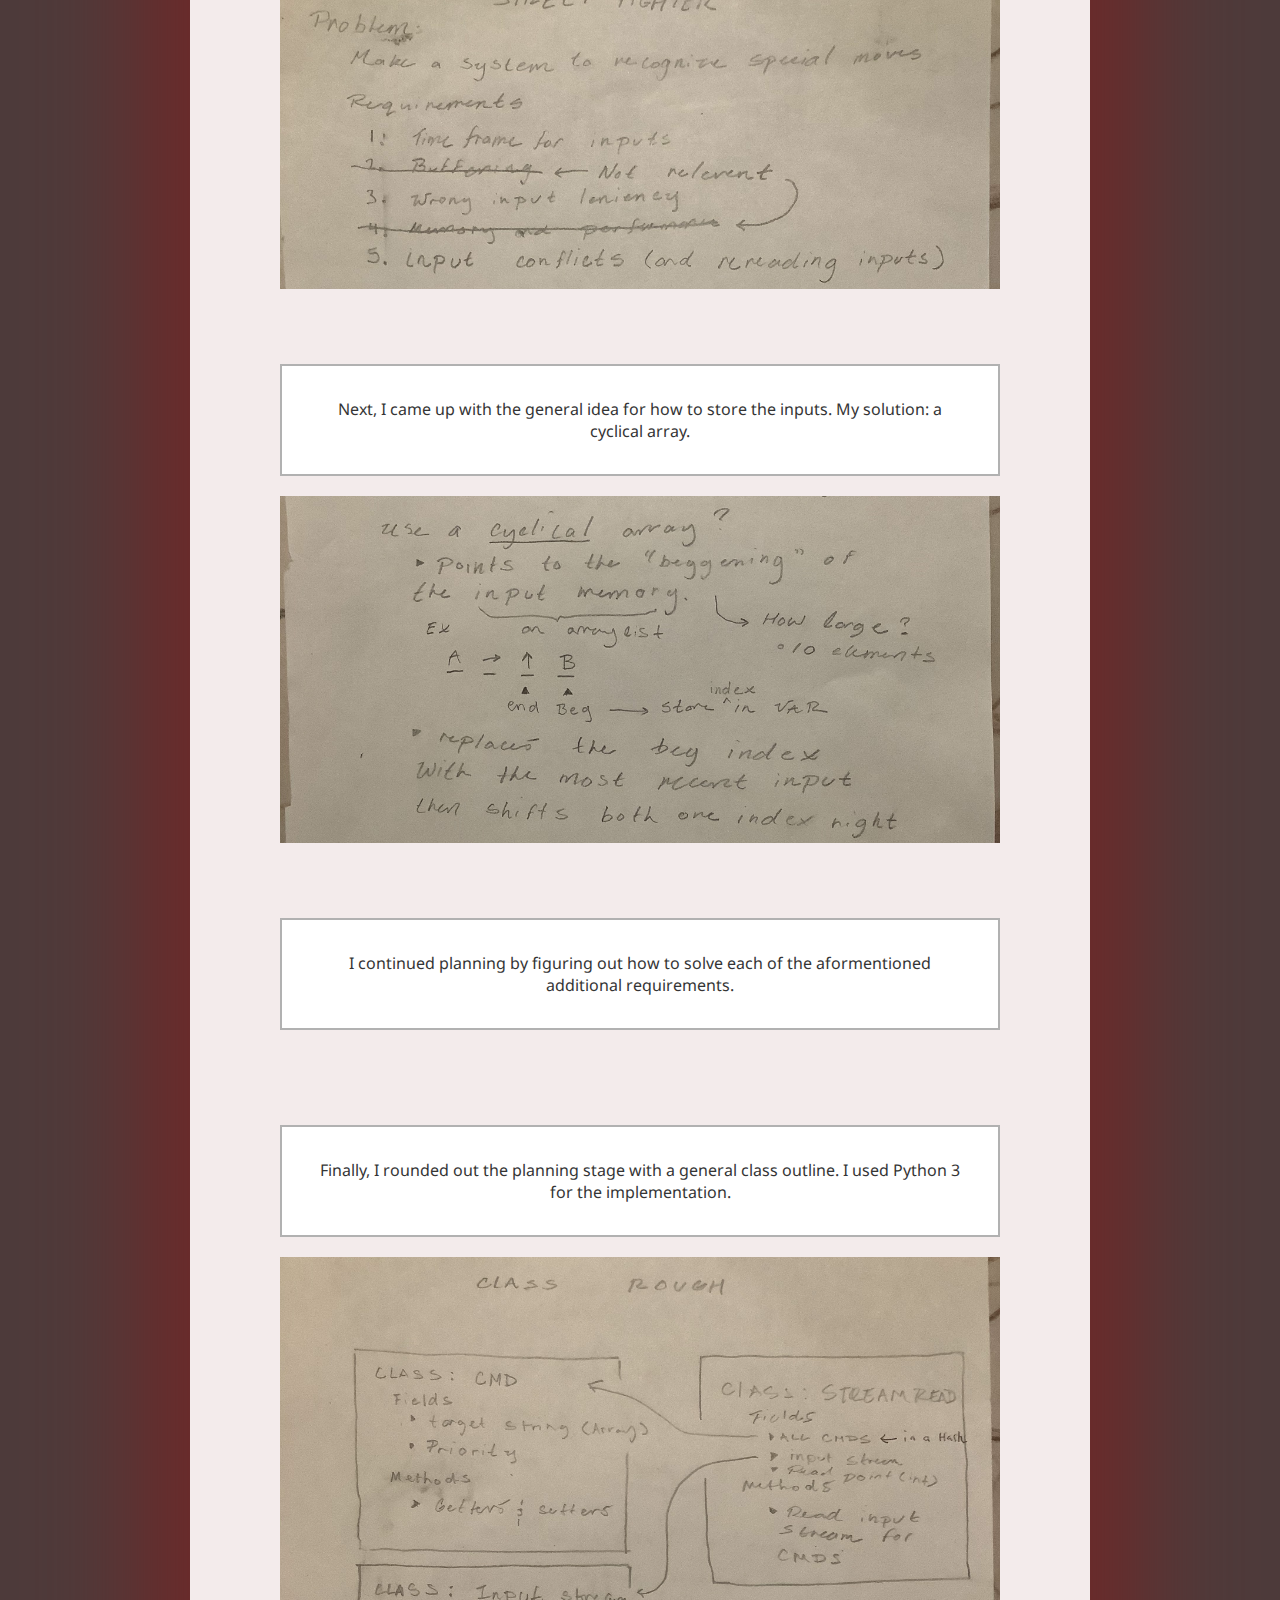
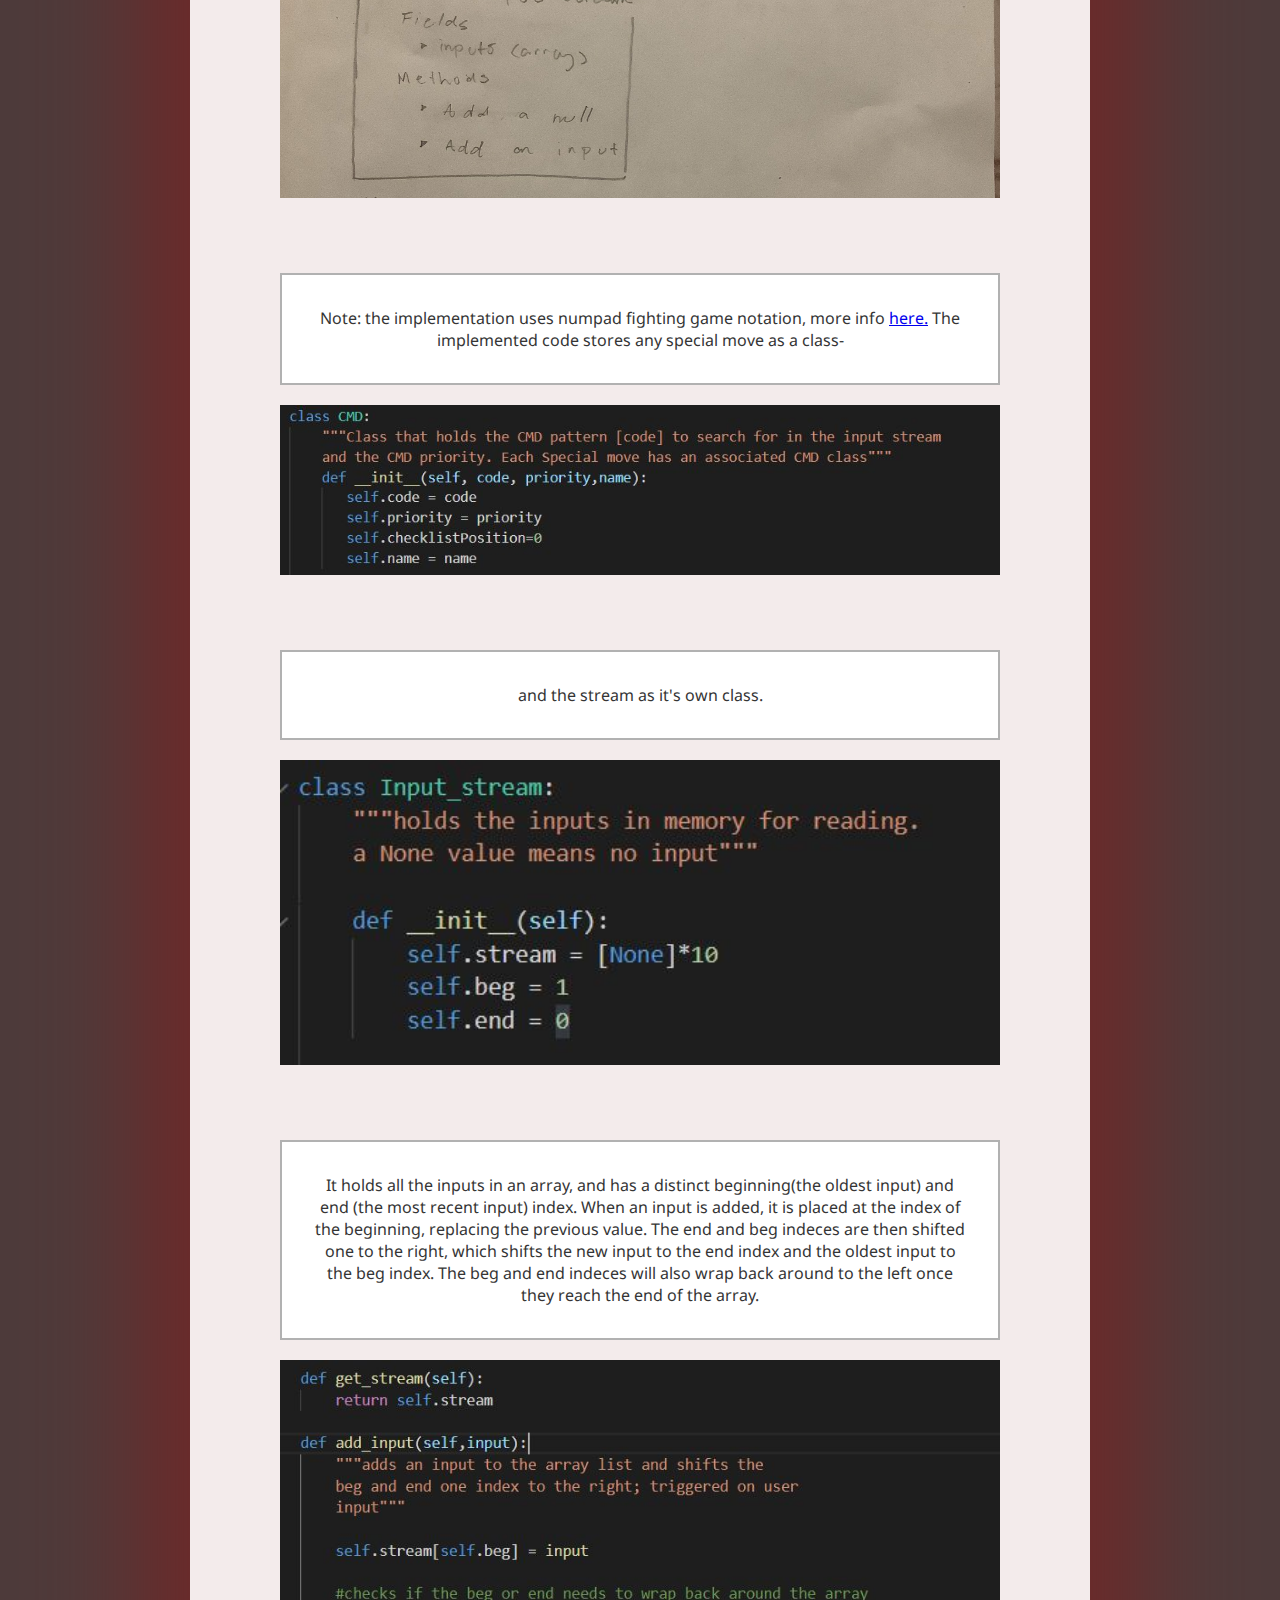
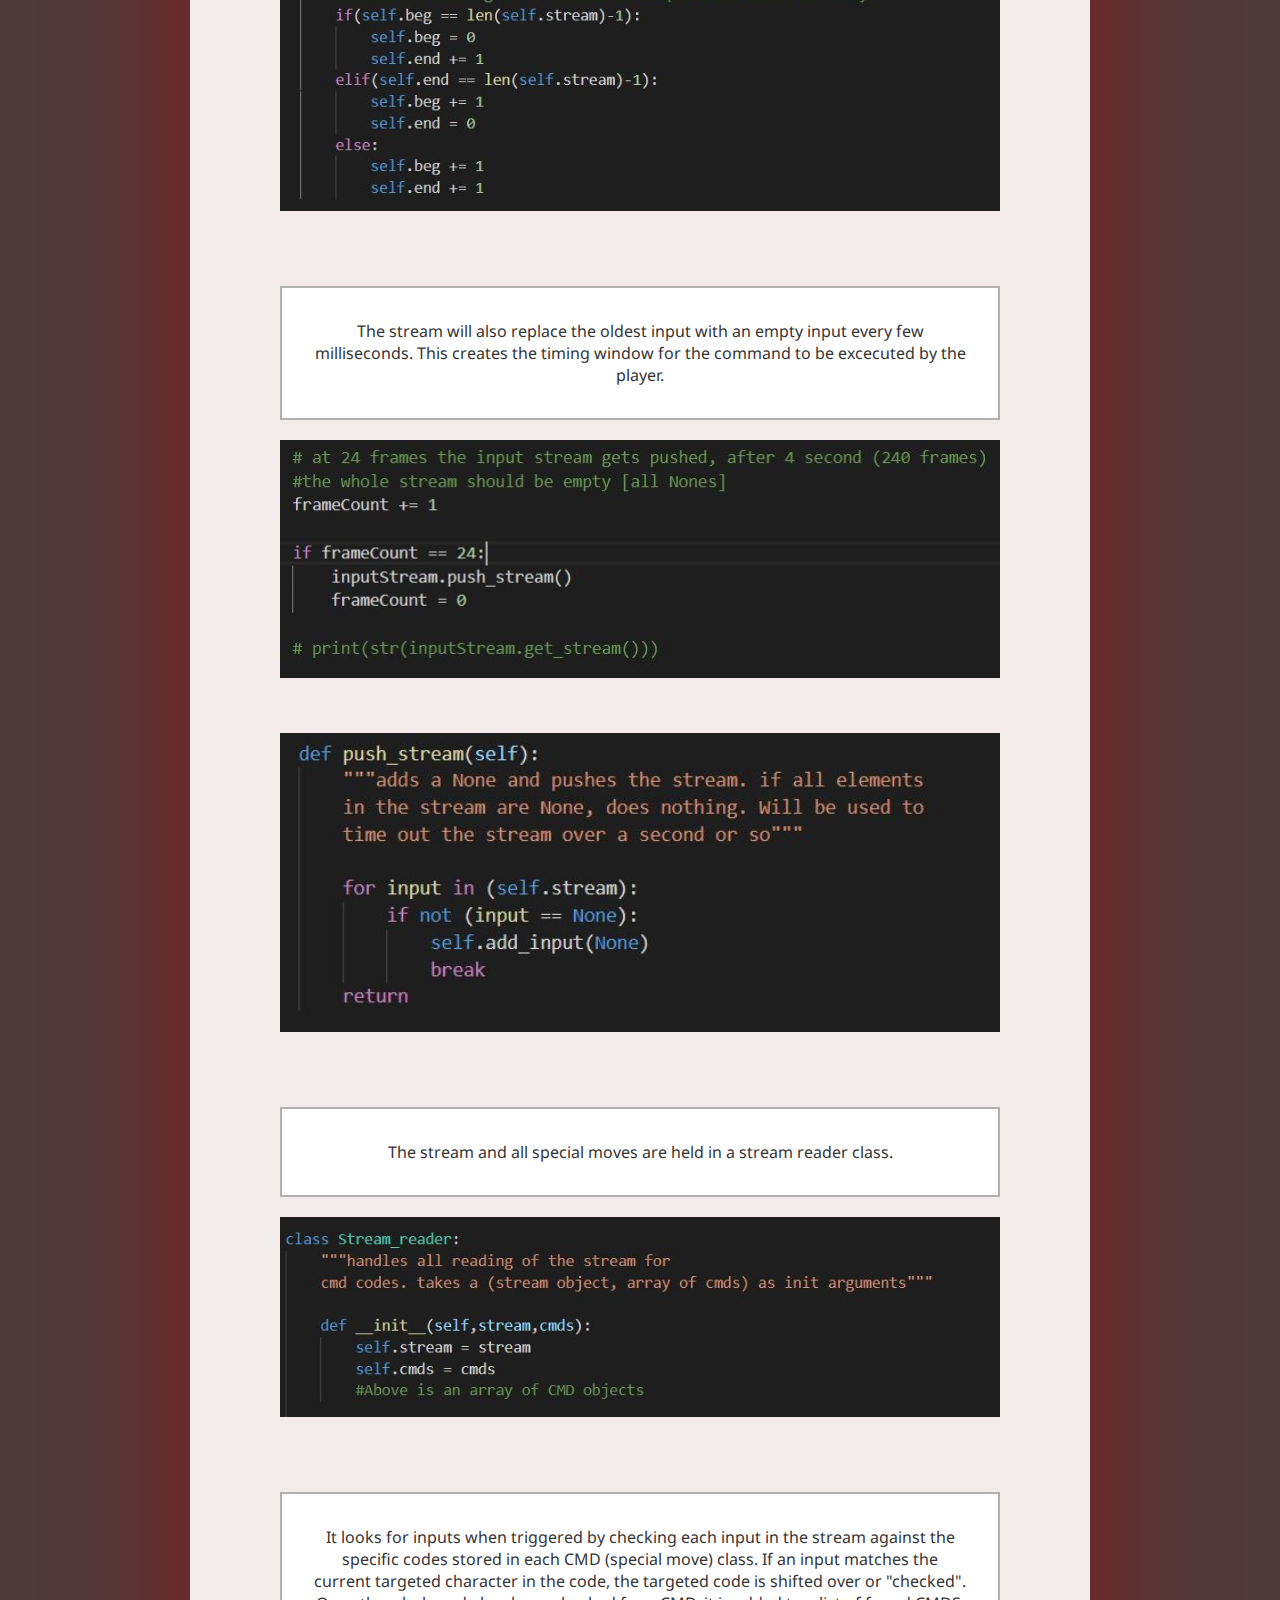
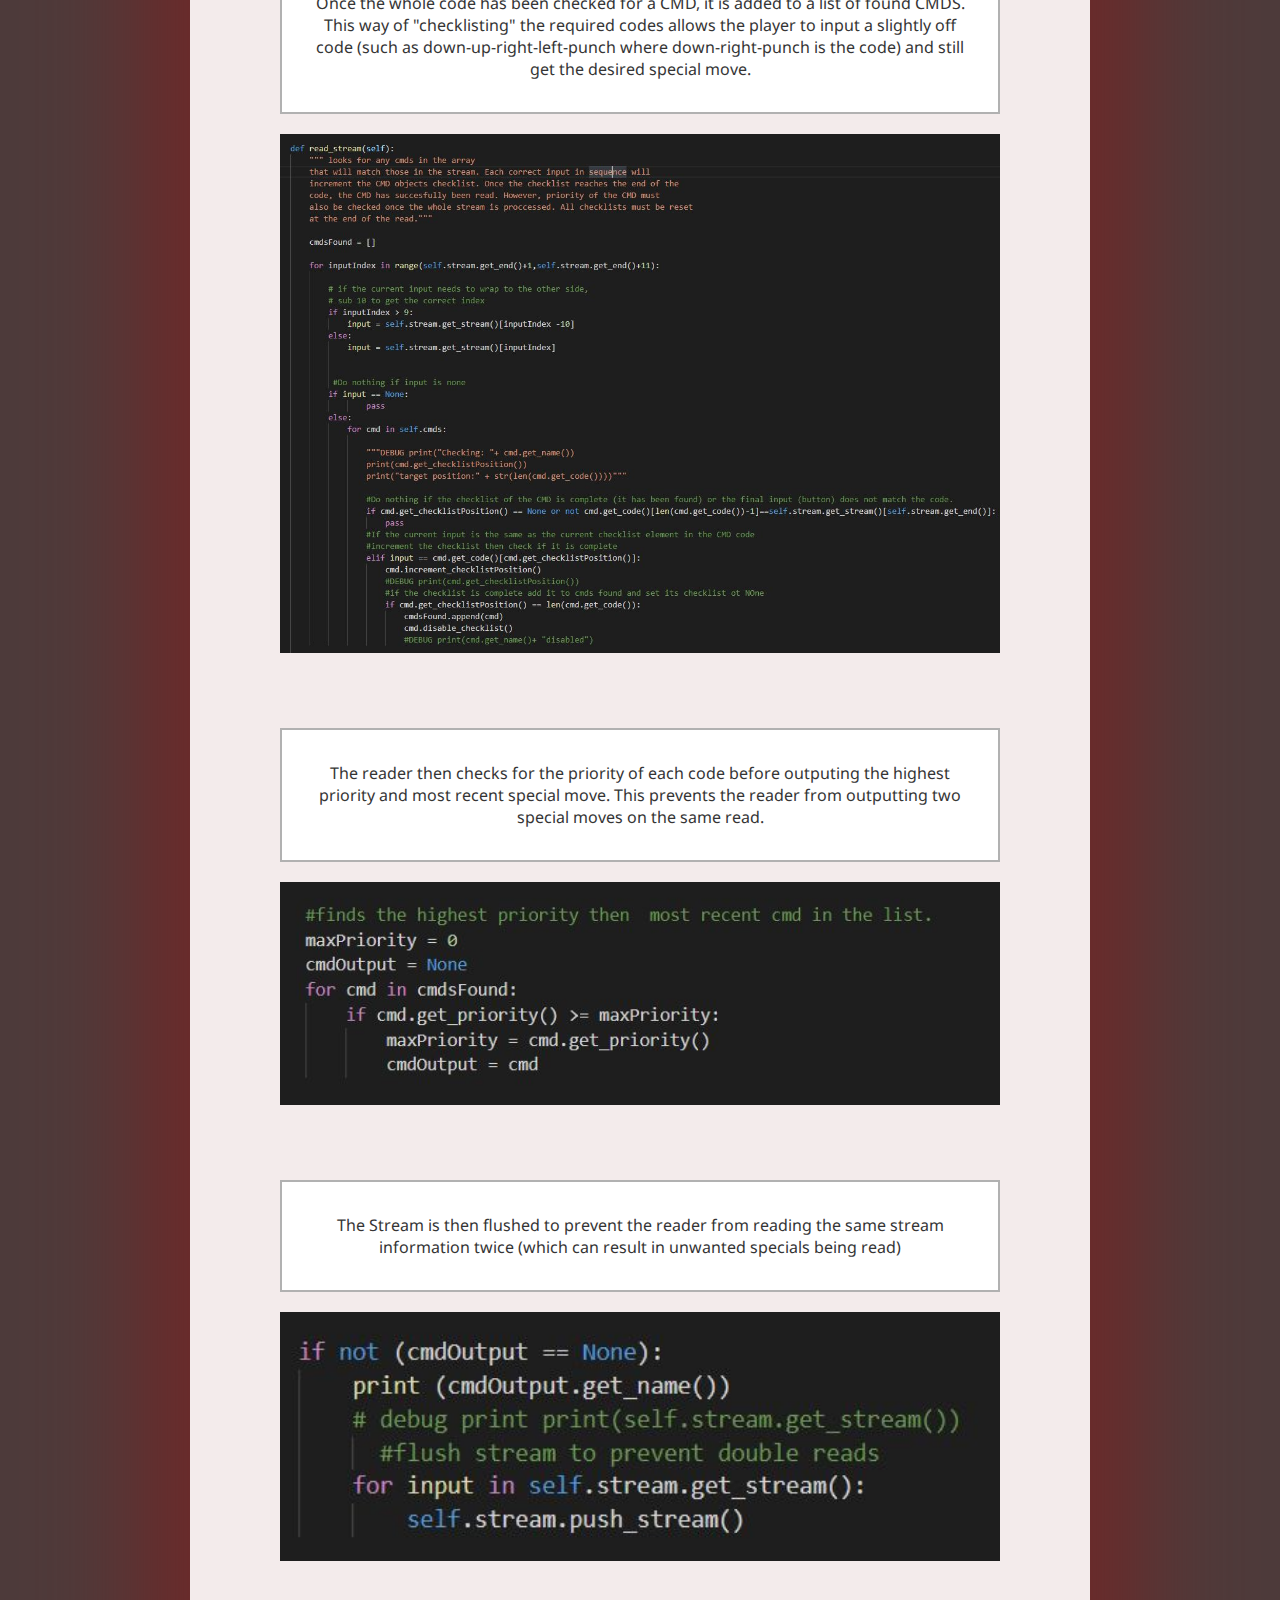
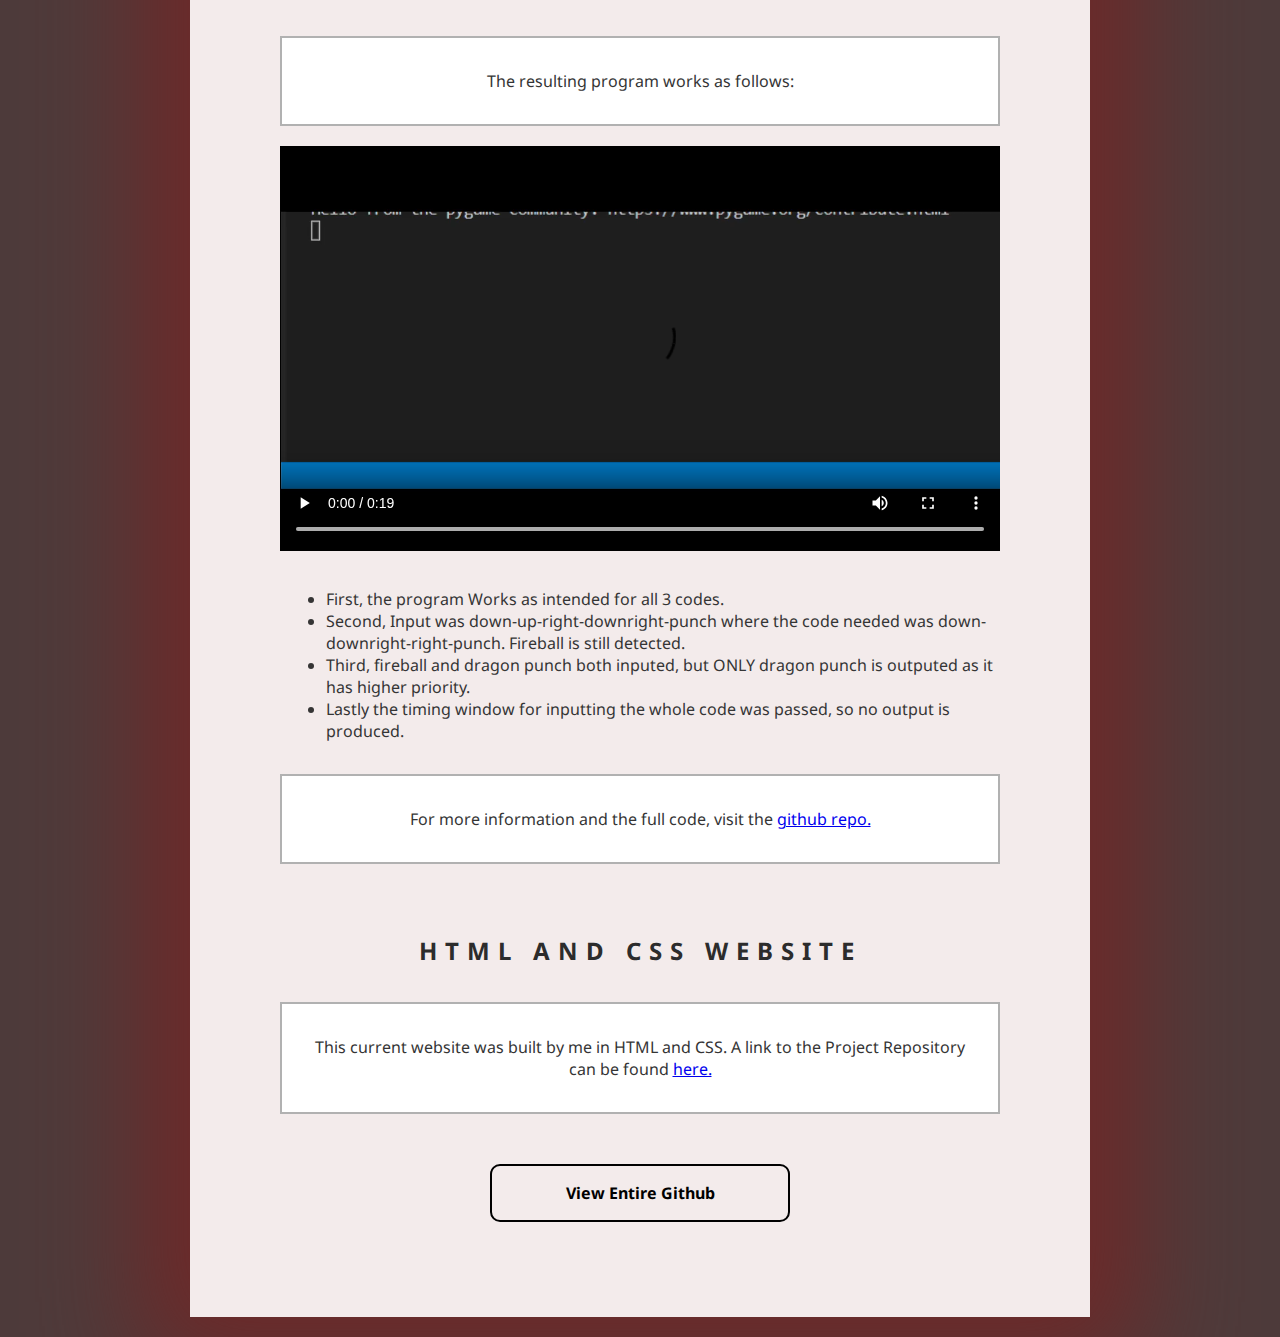
==== commit a6f01b2e: "text edits" ====
--- a/CmpEPortfolio.html
+++ b/CmpEPortfolio.html
@@ -42,12 +42,14 @@
             first (root chain) remains at index 0 at all times.</p>
             <img src="assets/MayaP_images/2.JPG" alt="">
 
-        <p>The links are created from a torus shape that has modified subdivisions and edges.
+        <p>The rectangular links(rings) are created from a torus shape that has four slightly stretched loops.
         </p>
         <img src="assets/MayaP_images/3.JPG" alt="">
 
         <p>
             Every link is moved based on it's position in the chain and its 2 radi.
+             The function that determines this distance is: 
+             RingPosition*(ringRadius+(ringRadius - Thickness of a ring)). 
             Each link is also renamed and parented to the root ring.  
         </p>
         <img src="assets/MayaP_images/4.JPG" alt="">
@@ -61,7 +63,7 @@
 
         <p>
             Changing one of the radius or link radius effects the other's maxes/mins. 
-            This is to prevent the links form colliding and clipping through each other.
+            This is to prevent the links from colliding and clipping through each other.
         </p>
         <img src="assets/MayaP_images/6.JPG" alt="">
         <img src="assets/MayaP_images/6.5.JPG" alt="">
@@ -76,7 +78,6 @@
             For the full code visit the <a href="https://github.com/jyw2/Maya-Python-Programs" target = "_blank">project repository.</a> 
         </p>
         <img src="assets/MayaP_images/8.JPG" alt="">
-    
 
 
         
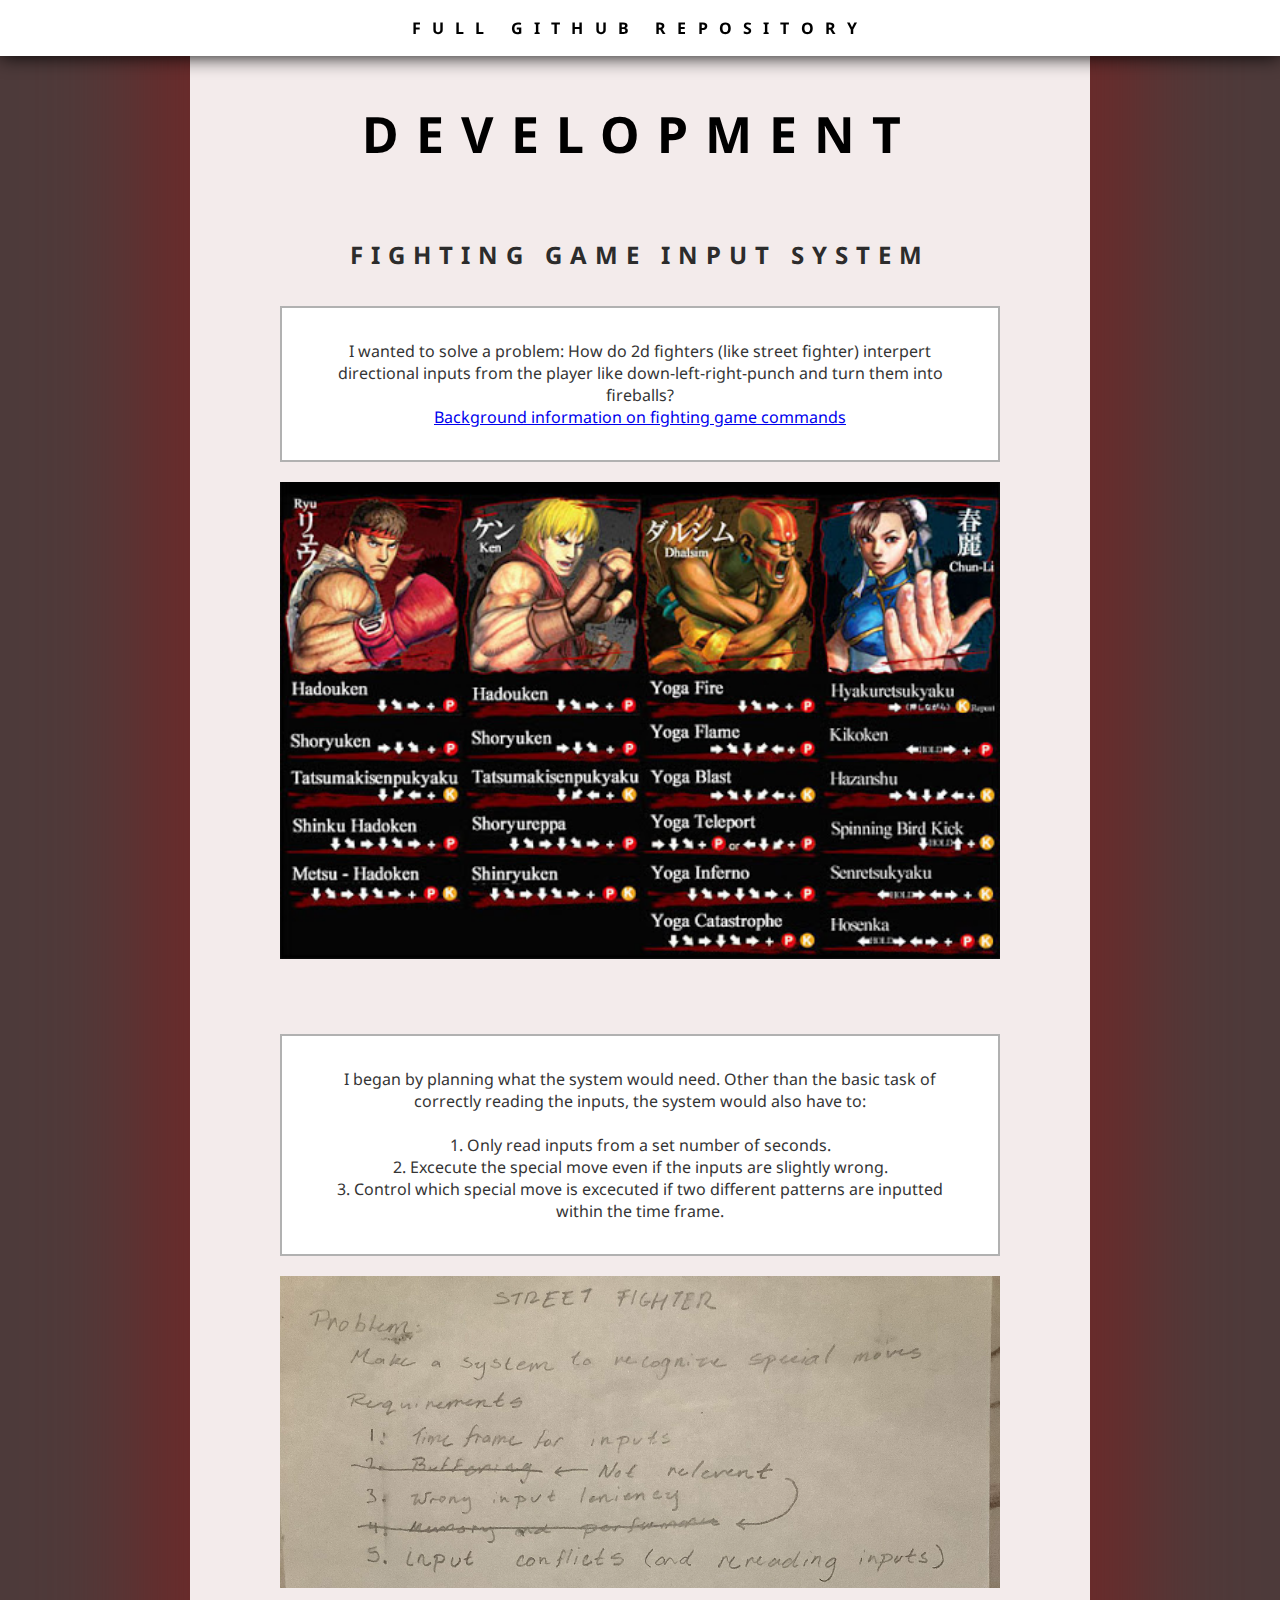
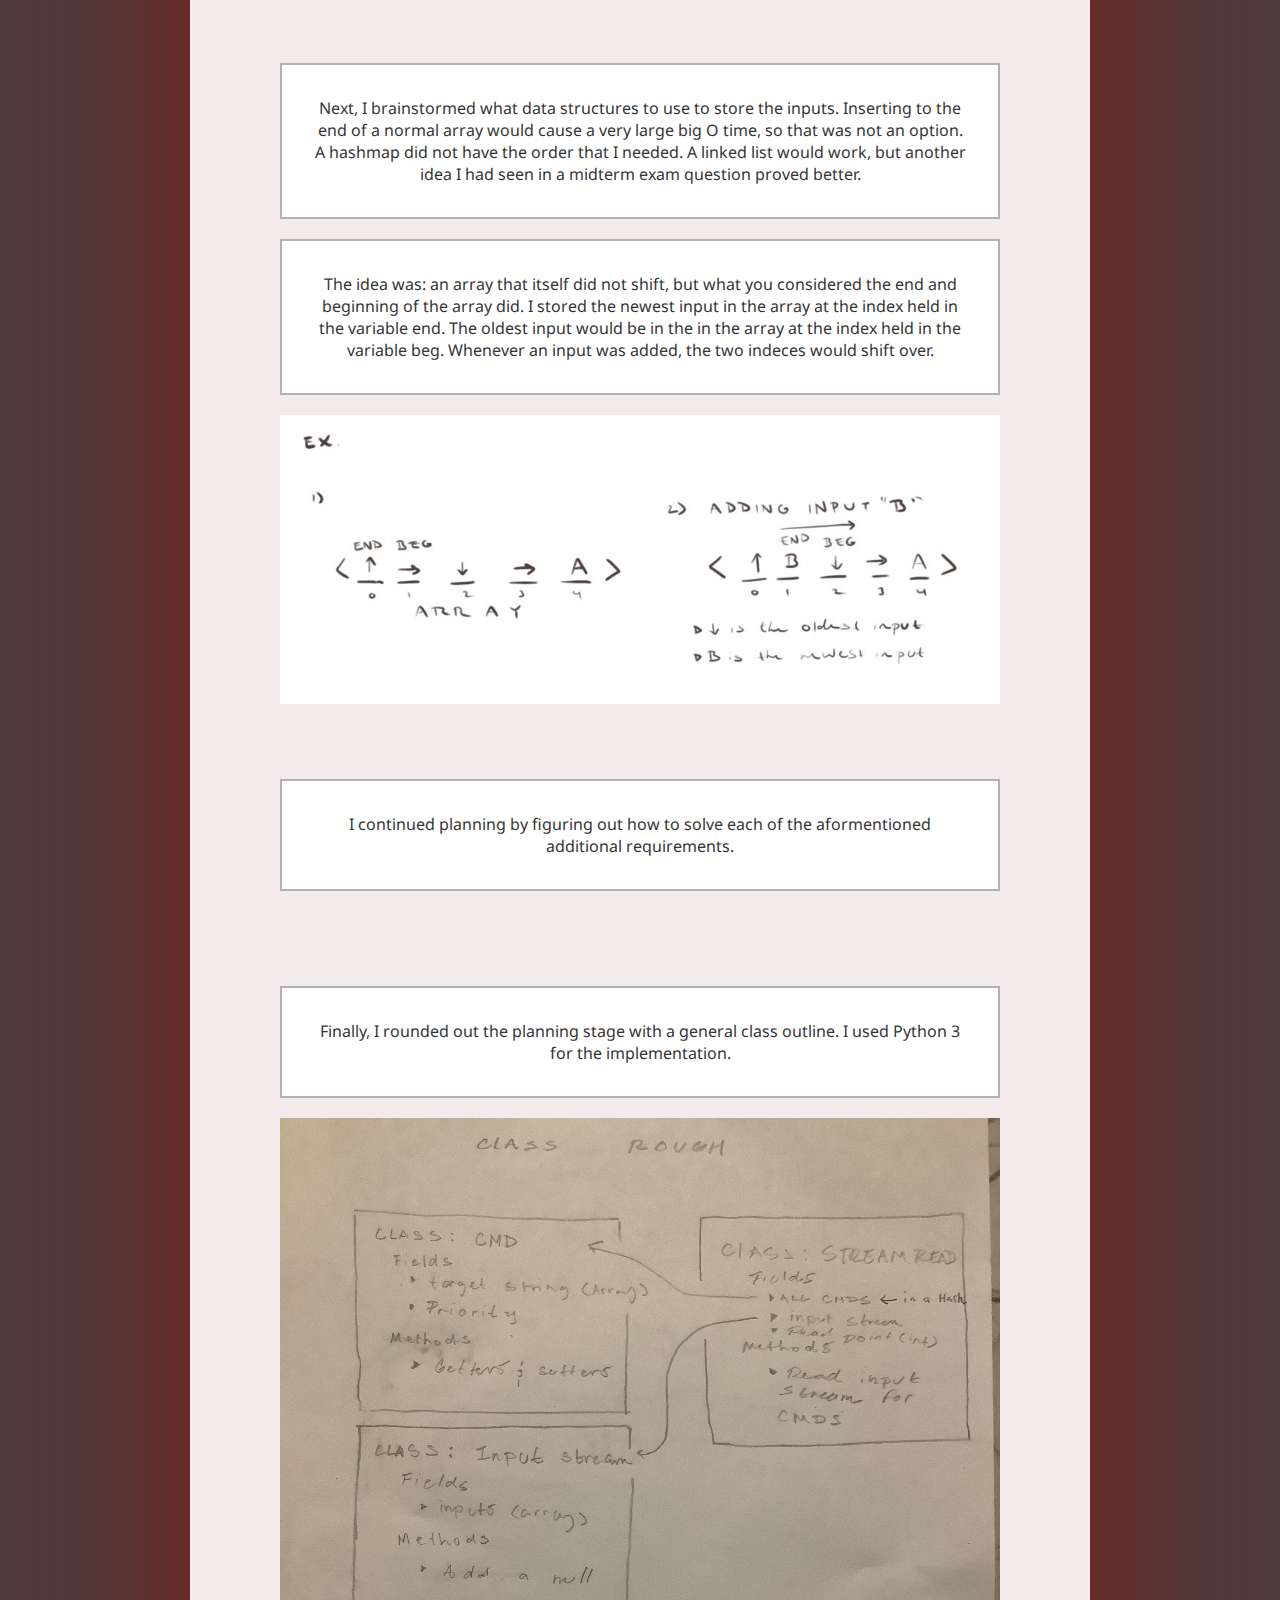
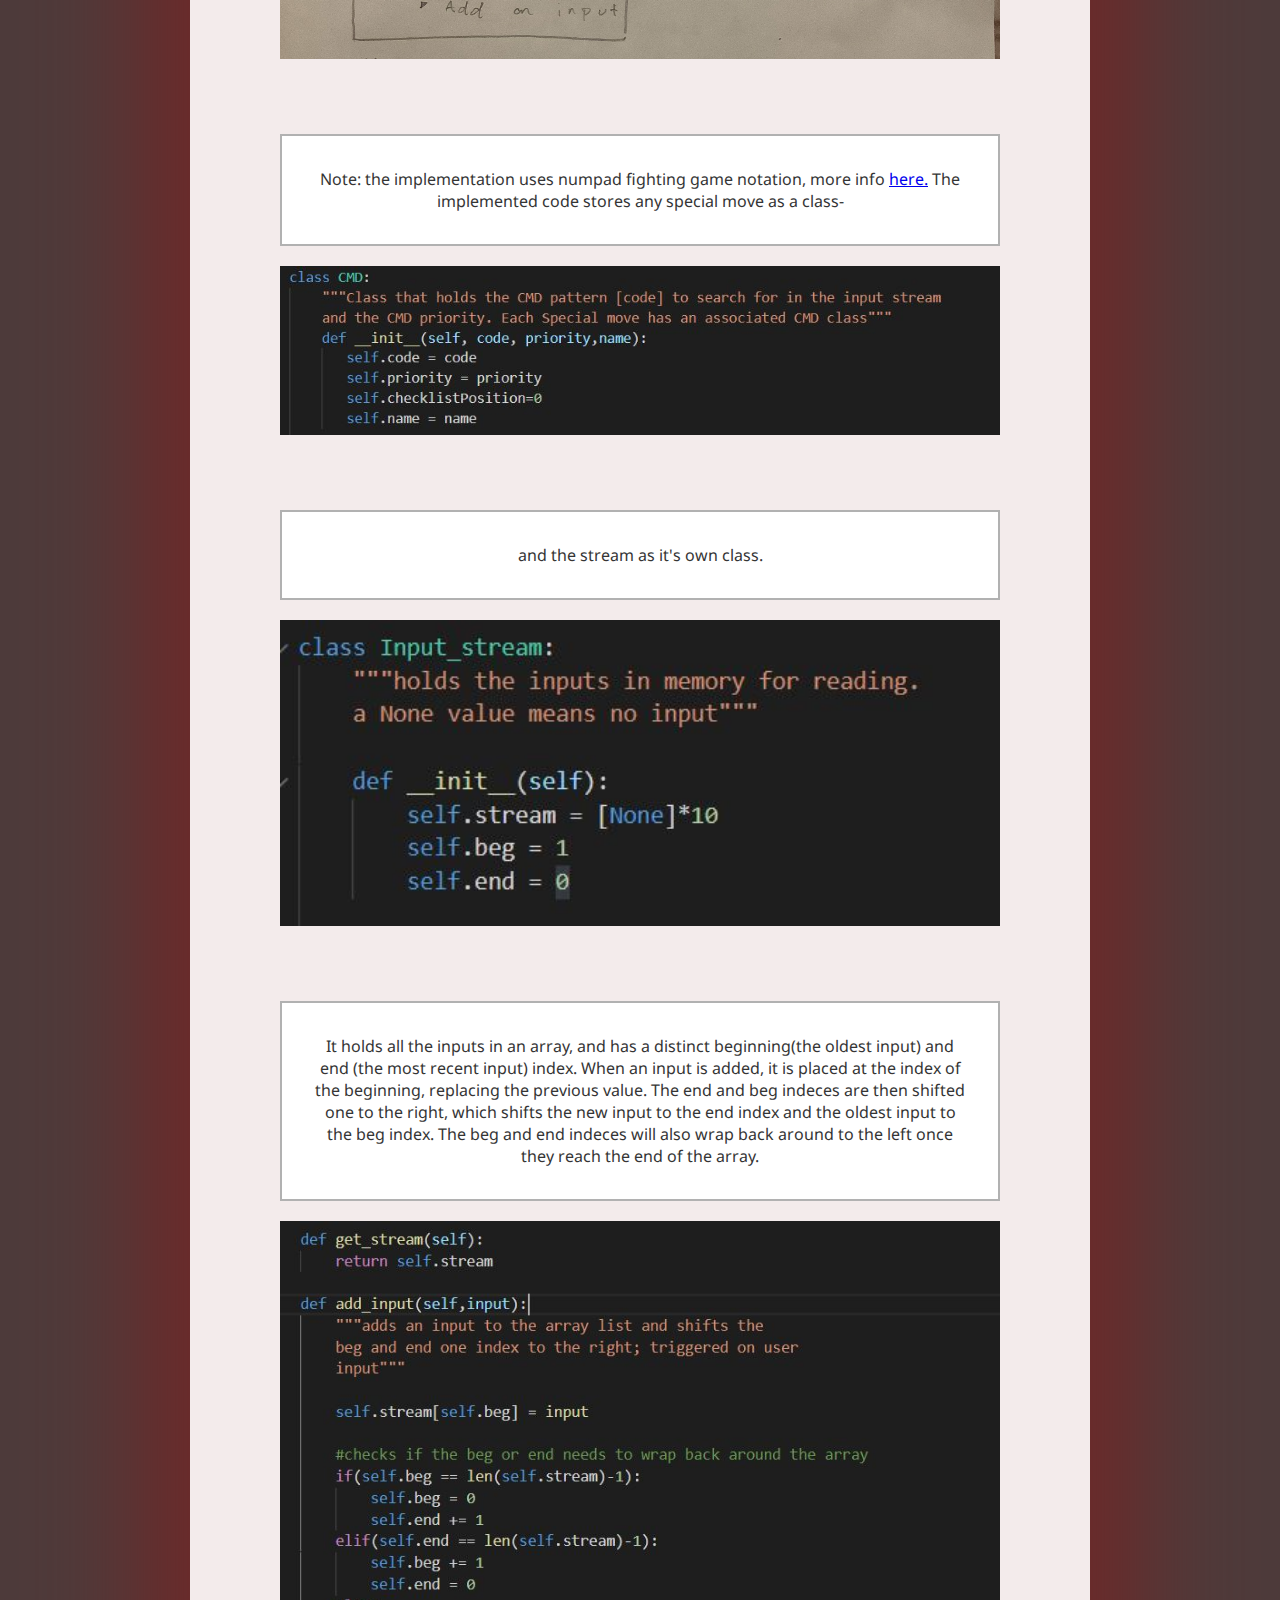
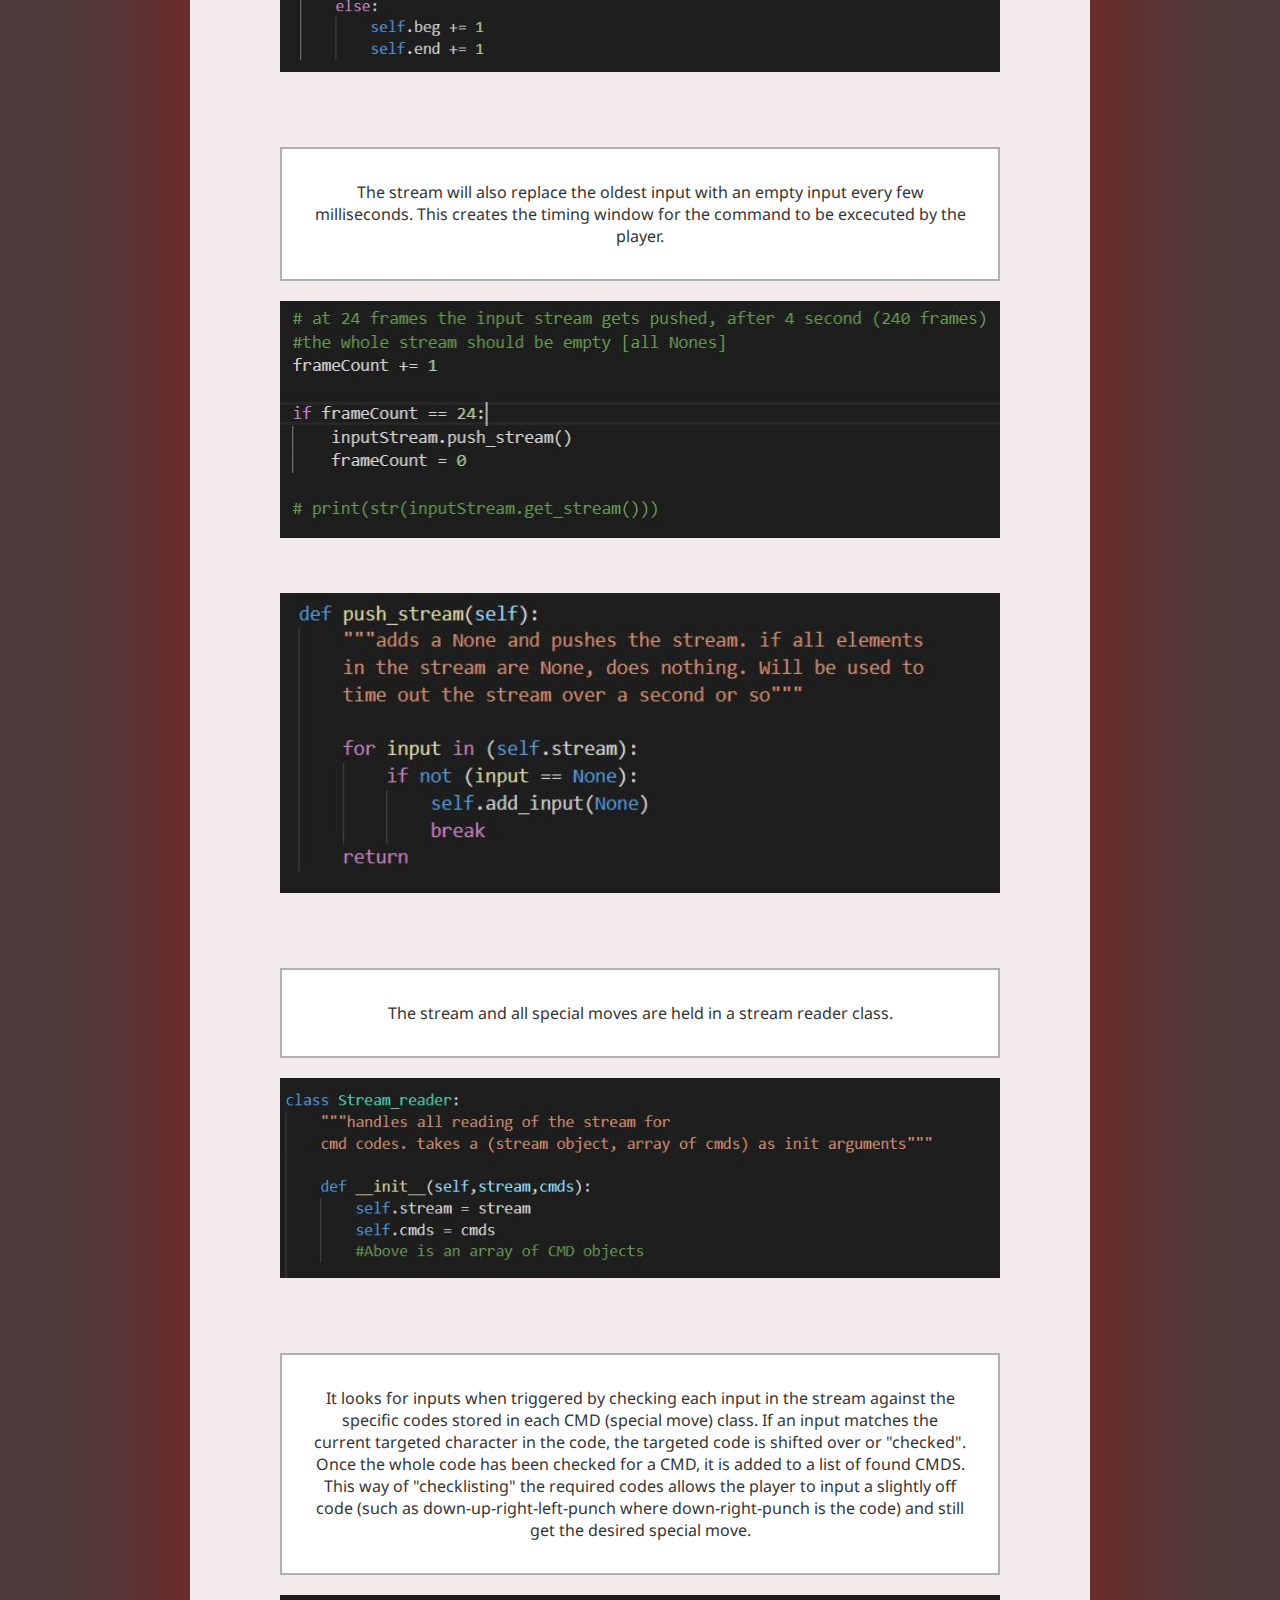
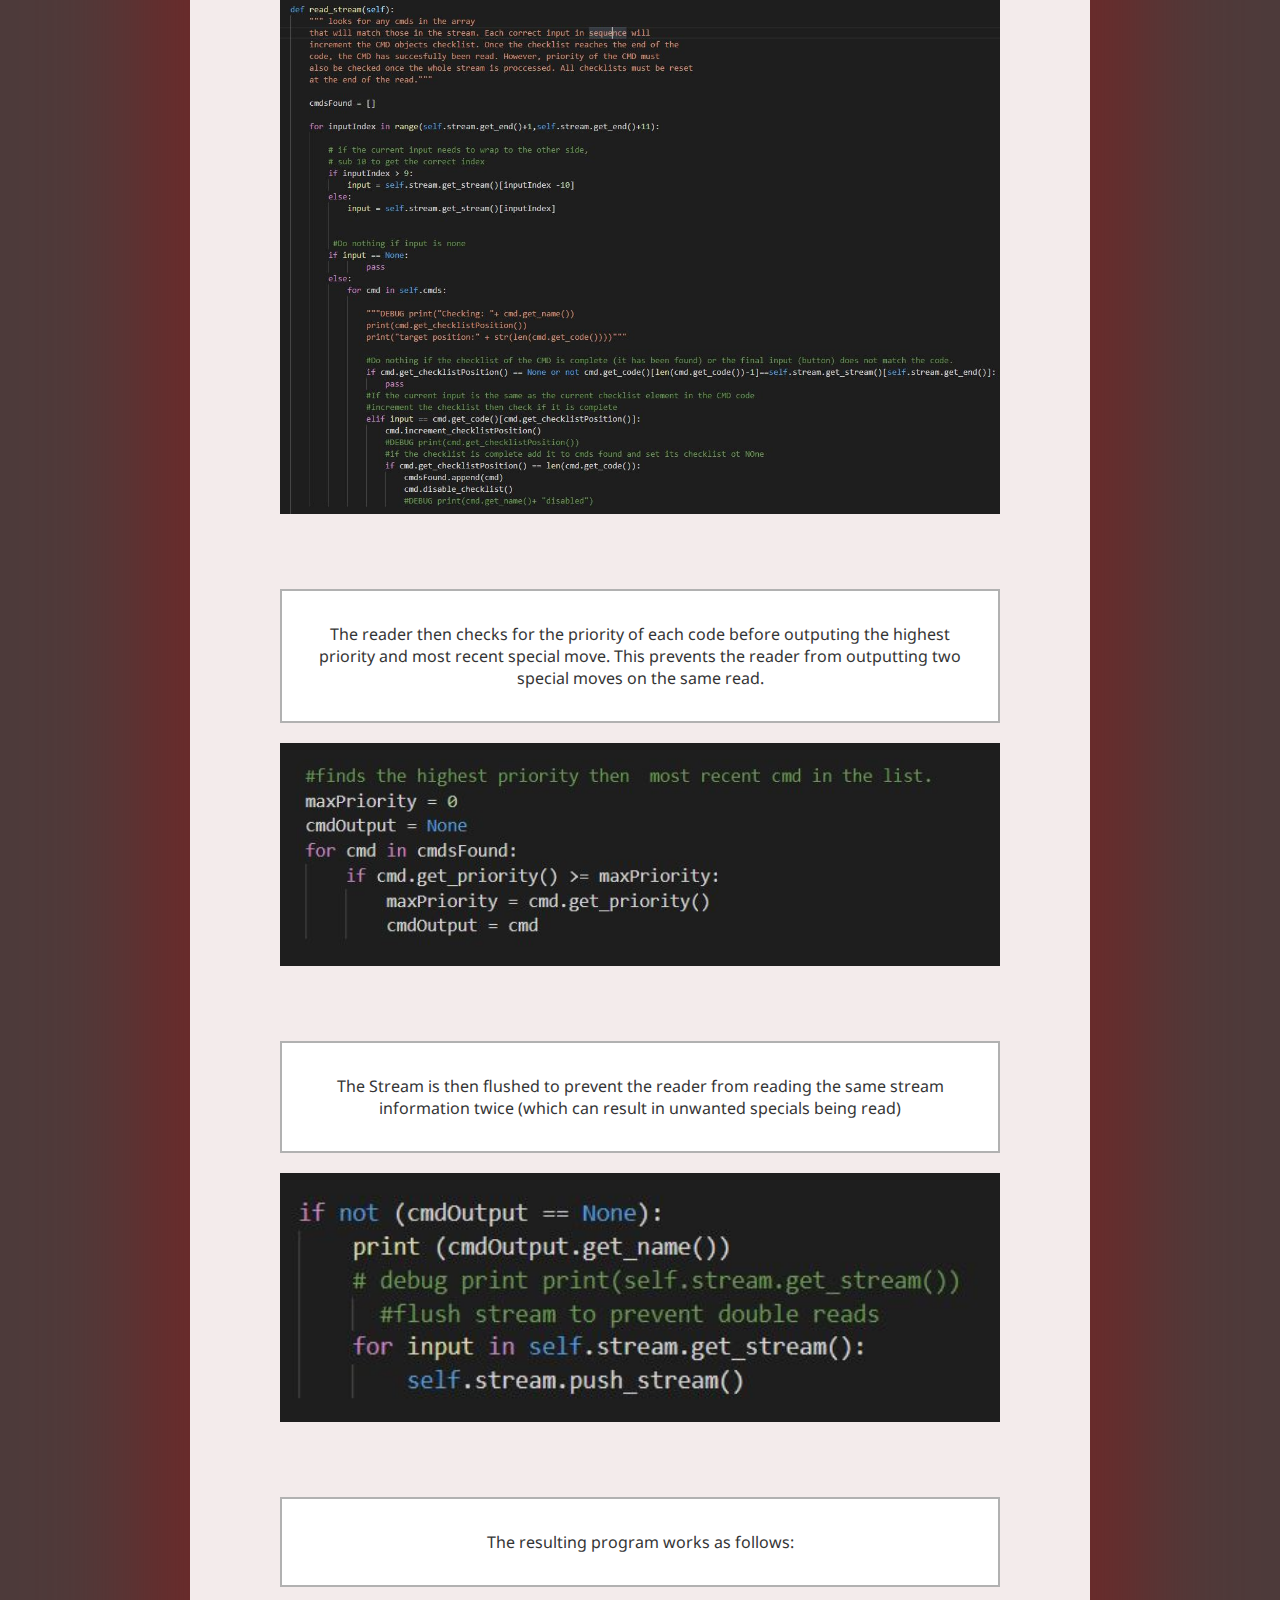
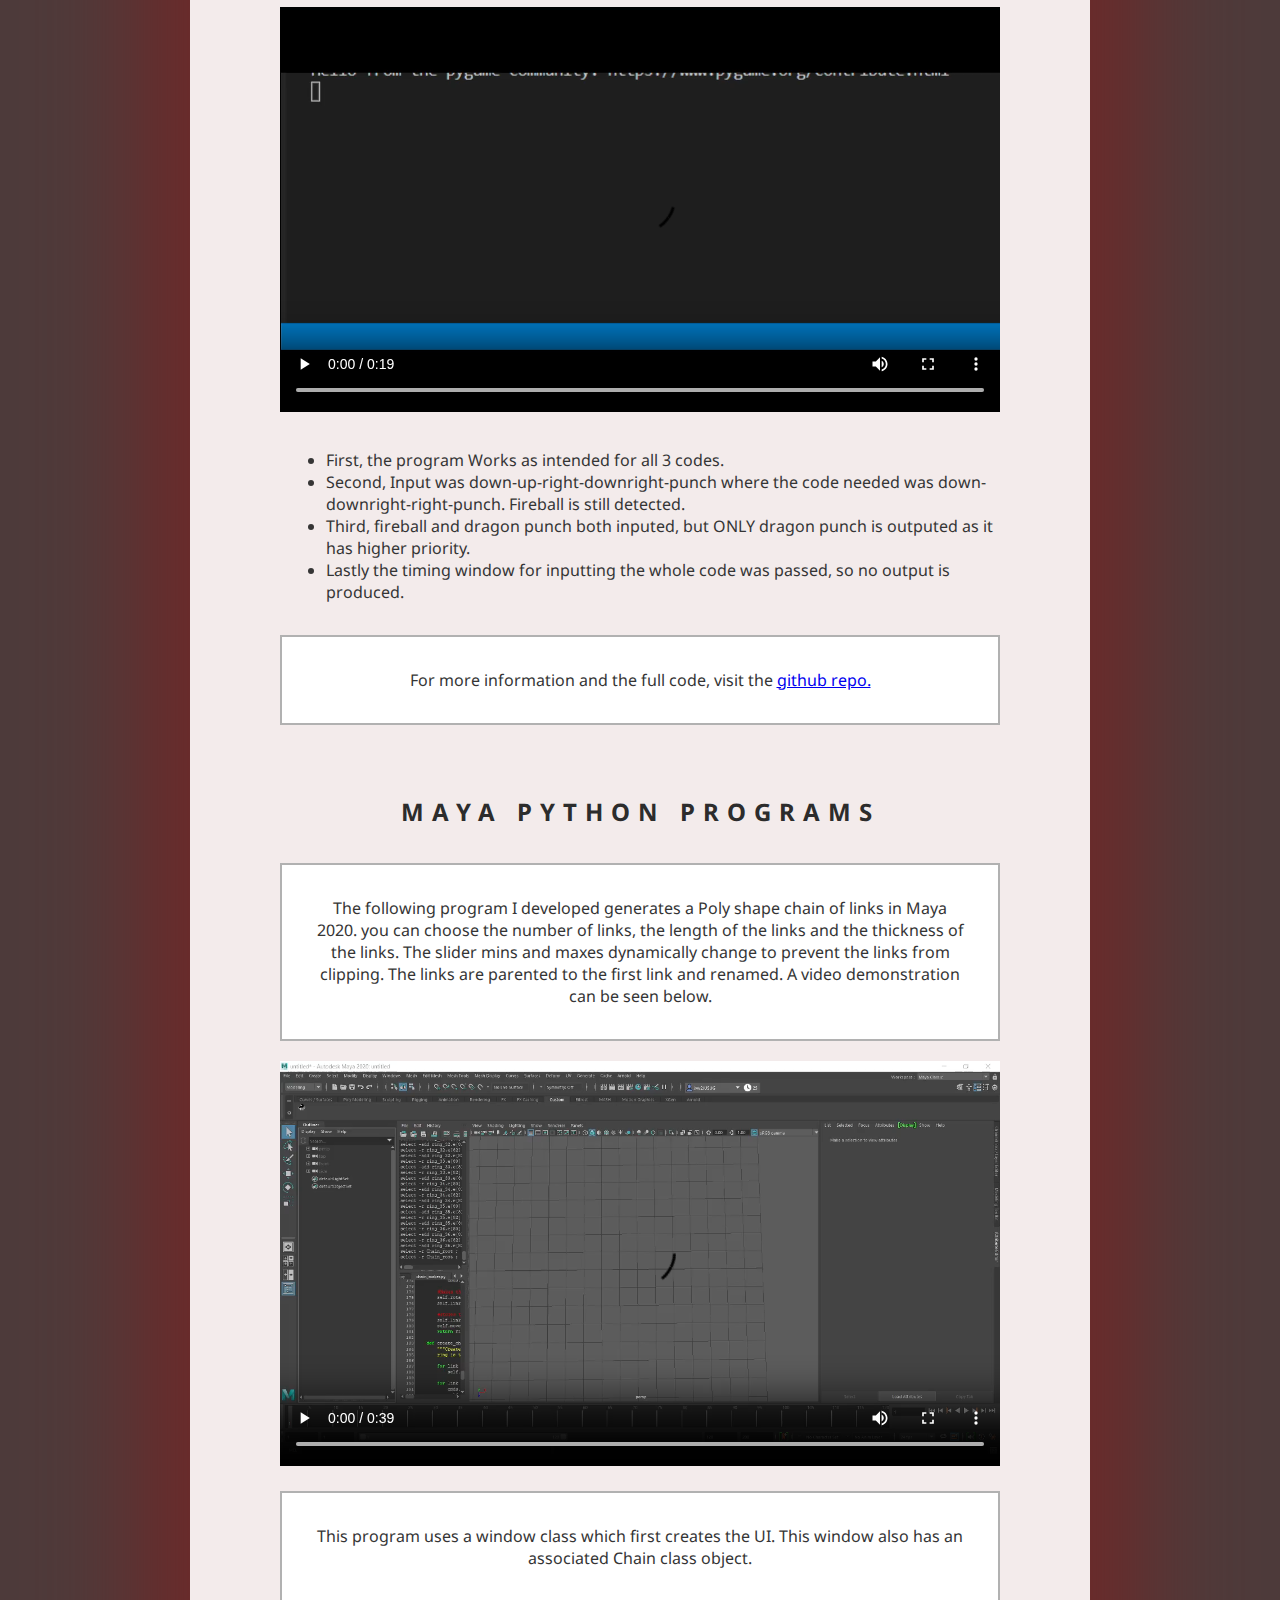
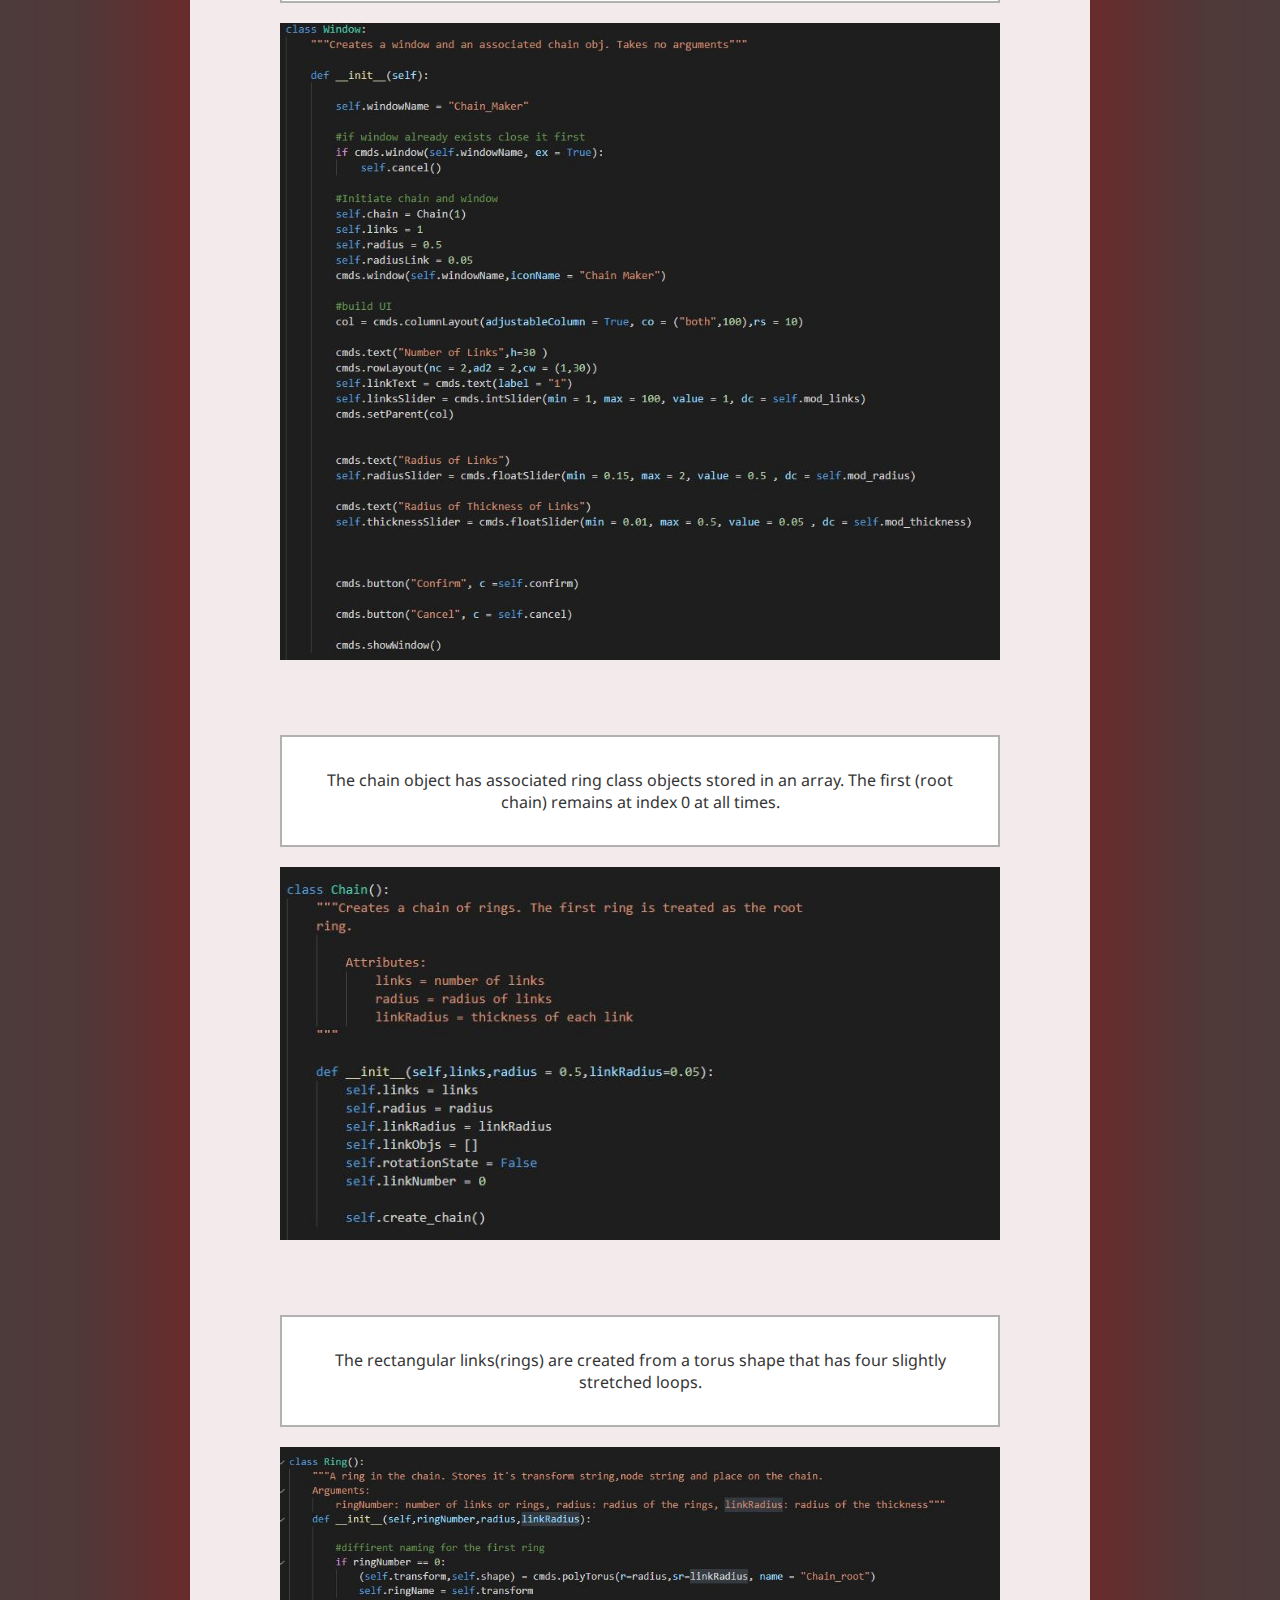
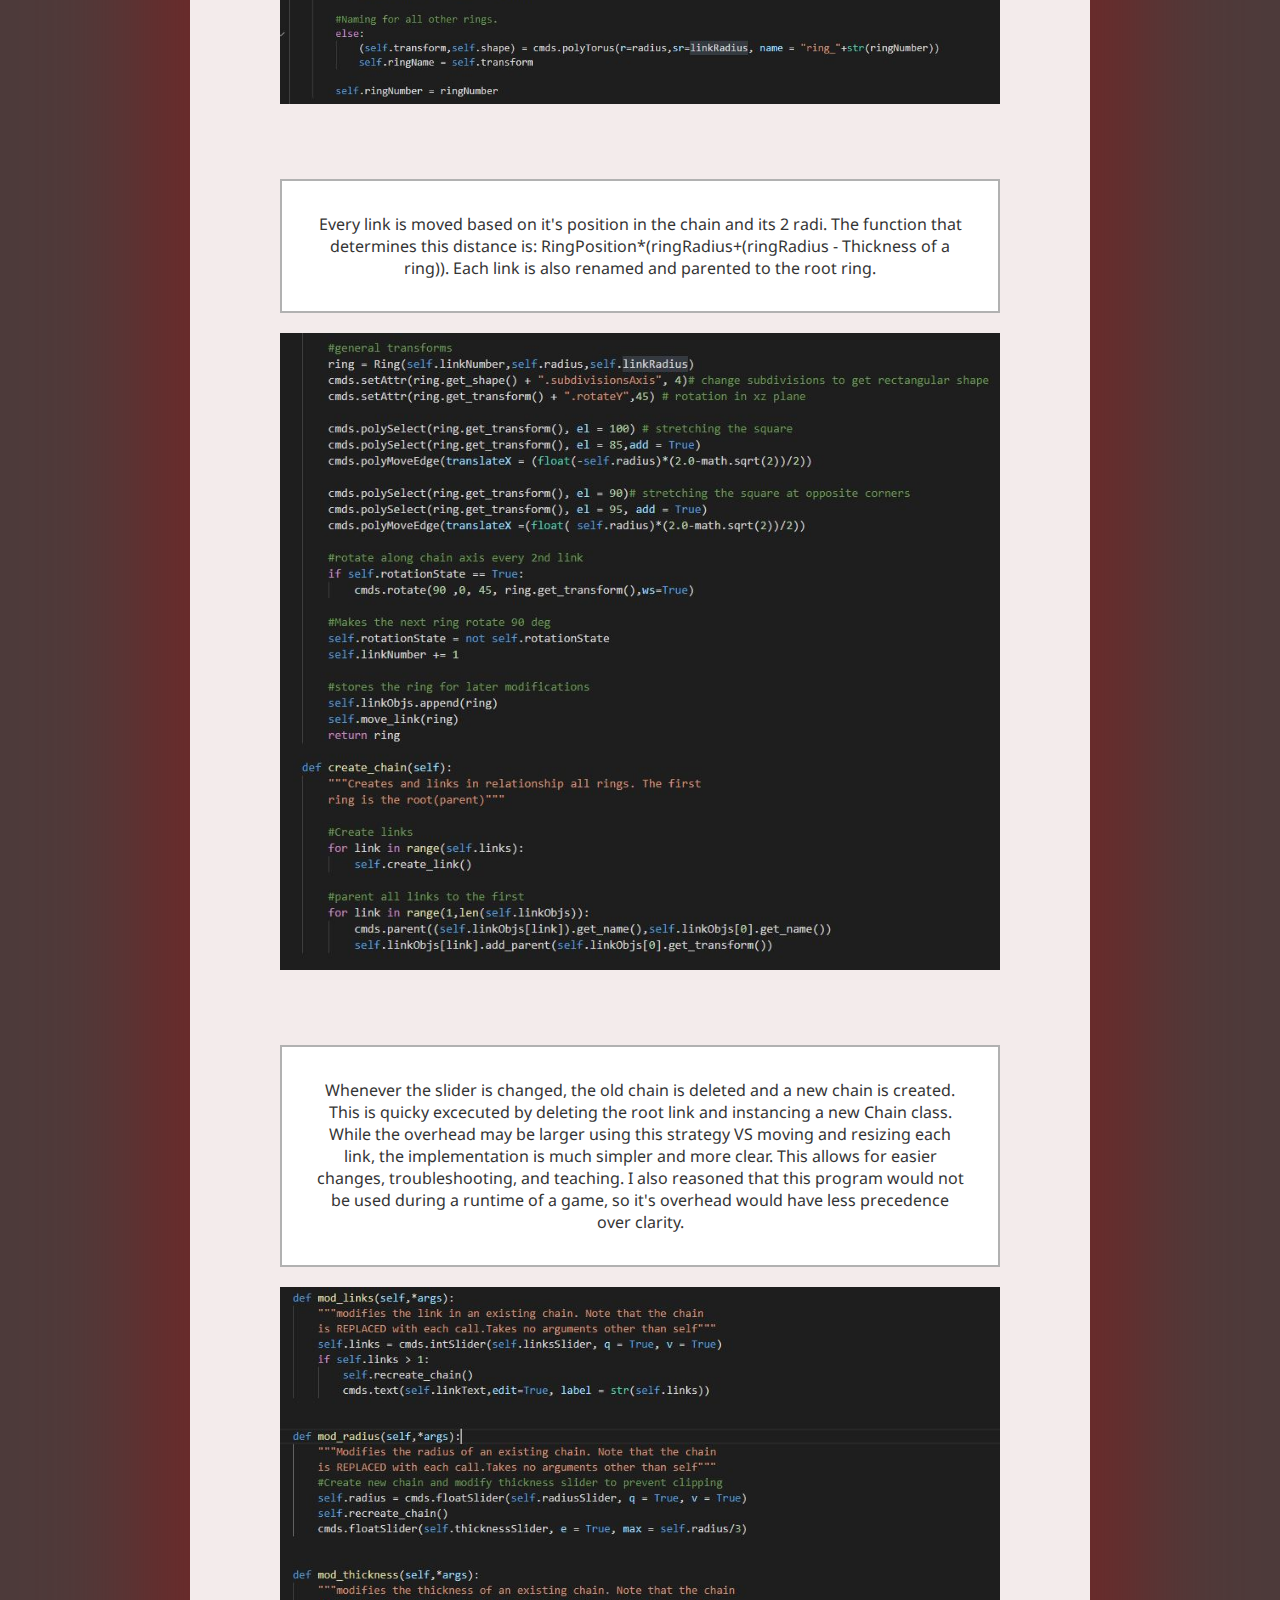
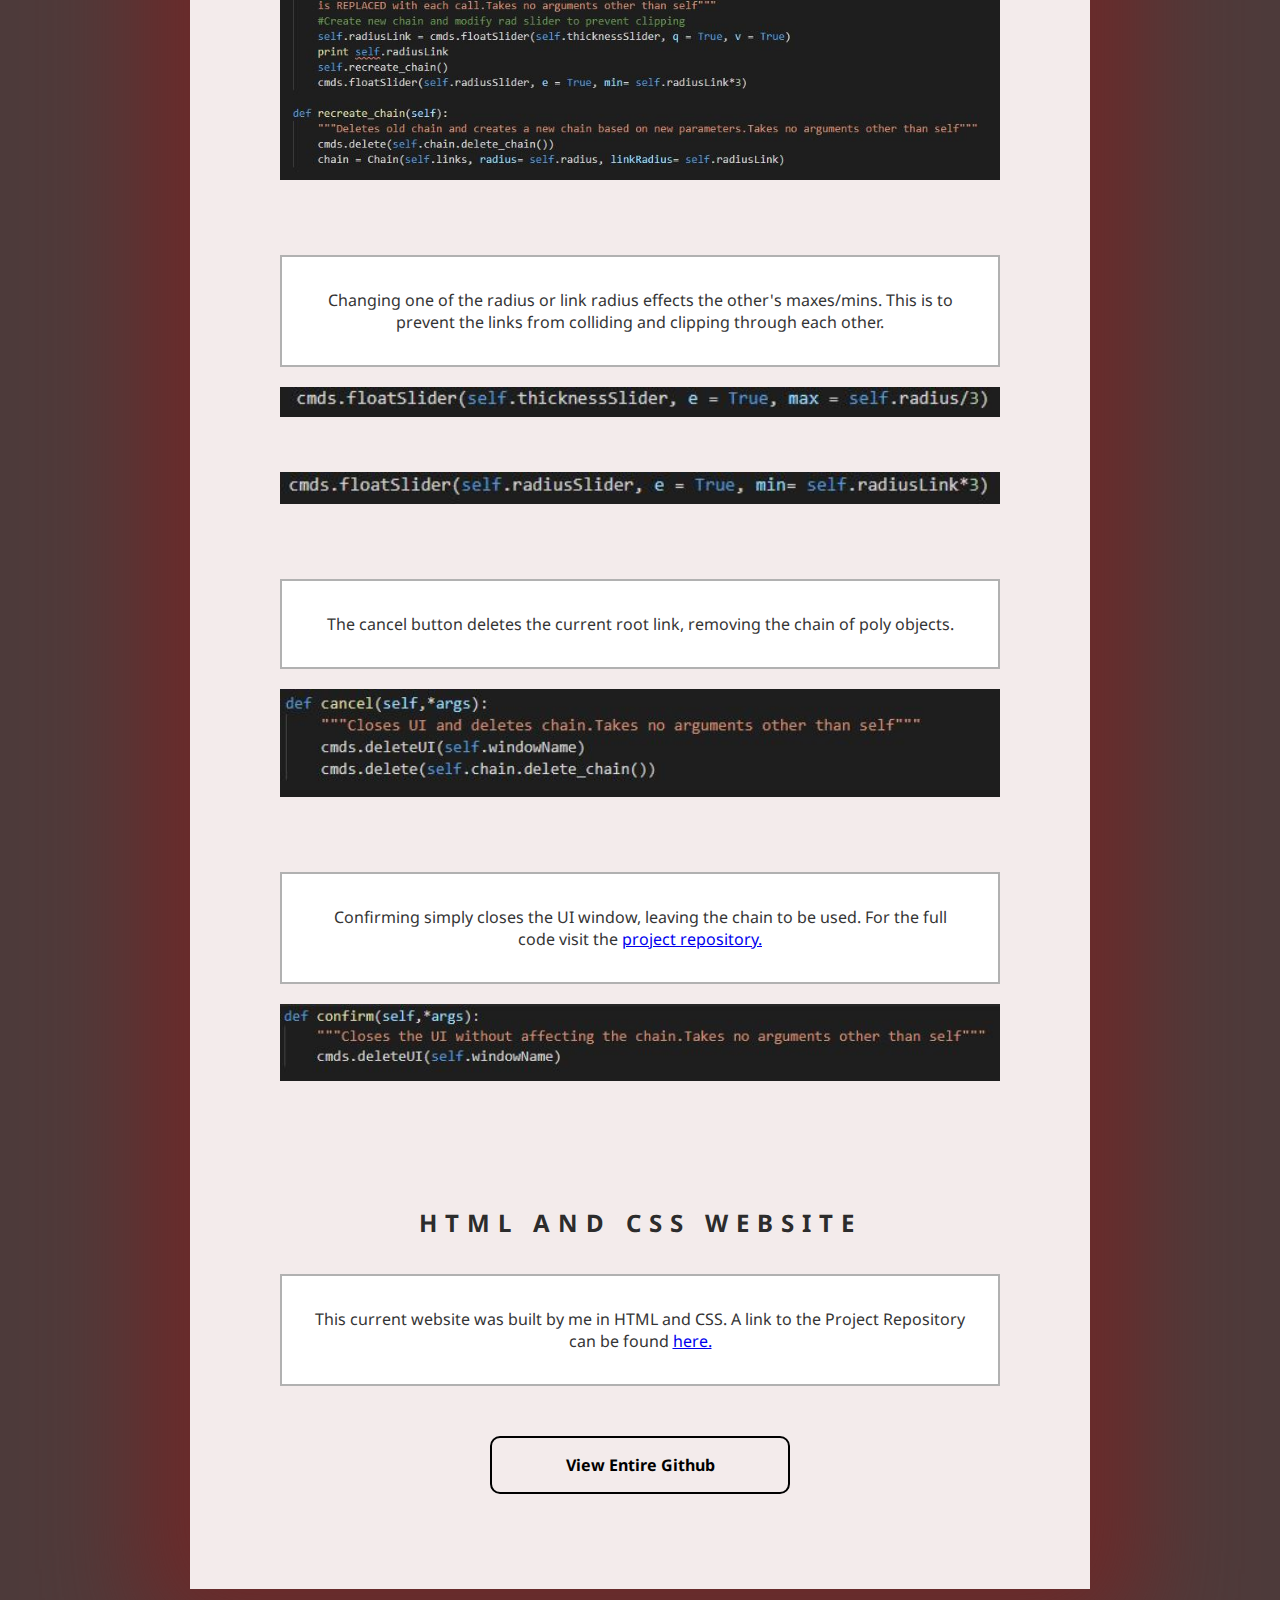
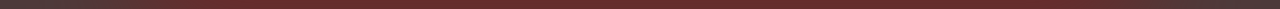
==== commit 2e9b3eaa: "Bolstering explainations" ====
--- a/CmpEPortfolio.html
+++ b/CmpEPortfolio.html
@@ -21,82 +21,34 @@
     <section>
         <h1>Development</h1>
 
-        <h2>Maya Python Programs</h2>
-
-        <p>The following program I developed generates a Poly shape chain of links in Maya 2020. 
-            you can choose the number of links, the length of the links and the thickness of the links.
-            The slider mins and maxes dynamically change to prevent the links from clipping. The links
-            are parented to the first link and renamed. A video demonstration can be seen below.
-            
-            
-        </p>
-
-        <video src="assets/Development Videos/2021-01-17 13-55-34.mp4" type = "video/mp4" controls></video>
-
-        <p>This program uses a window class which first creates the UI.
-             This window also has an associated Chain class object. </p>
-             <img src="assets/MayaP_images/1.JPG" alt="">
-
-
-        <p>The chain object has associated ring class objects stored in an array. The
-            first (root chain) remains at index 0 at all times.</p>
-            <img src="assets/MayaP_images/2.JPG" alt="">
-
-        <p>The rectangular links(rings) are created from a torus shape that has four slightly stretched loops.
-        </p>
-        <img src="assets/MayaP_images/3.JPG" alt="">
-
-        <p>
-            Every link is moved based on it's position in the chain and its 2 radi.
-             The function that determines this distance is: 
-             RingPosition*(ringRadius+(ringRadius - Thickness of a ring)). 
-            Each link is also renamed and parented to the root ring.  
-        </p>
-        <img src="assets/MayaP_images/4.JPG" alt="">
-
-        <p>
-            Whenever the slider is changed, the old chain is deleted and a new chain is created. This is quicky excecuted by deleting the root link and instancing a new Chain class. While the overhead
-            may be larger using this strategy VS moving and resizing each link, the implementation is much simpler and more clear. This allows for easier changes, troubleshooting, and teaching. I also reasoned that this program would not be used
-            during a runtime of a game, so it's overhead would have less precedence over clarity.
-        </p>
-        <img src="assets/MayaP_images/5.JPG" alt="">
-
-        <p>
-            Changing one of the radius or link radius effects the other's maxes/mins. 
-            This is to prevent the links from colliding and clipping through each other.
-        </p>
-        <img src="assets/MayaP_images/6.JPG" alt="">
-        <img src="assets/MayaP_images/6.5.JPG" alt="">
-
-        <p>
-            The cancel button deletes the current root link, removing the chain of poly objects.
-        </p>
-        <img src="assets/MayaP_images/7.JPG" alt="">
-
-        <p>
-            Confirming simply closes the UI window, leaving the chain to be used.
-            For the full code visit the <a href="https://github.com/jyw2/Maya-Python-Programs" target = "_blank">project repository.</a> 
-        </p>
-        <img src="assets/MayaP_images/8.JPG" alt="">
-
-
+        
         
 
         <h2>FIGHTING GAME INPUT SYSTEM</h2>
         <p>I wanted to solve a problem: How do 2d fighters (like street fighter) interpert 
-        commands like down-left-right-punch and turn them into fireballs? <br> <a href="https://streetfighter.fandom.com/wiki/Inputs" target = "_blank">Background information on fighting game commands </a></p>
+        directional inputs from the player
+         like down-left-right-punch and turn them into fireballs? 
+         <br> <a href="https://streetfighter.fandom.com/wiki/Inputs" target = "_blank">Background information on fighting game commands </a></p>
          
         <img src="assets/inputsystem/Streetfighter.jpg" alt="">
 
-        <p>I began by planning what the system would need. other than the basic task of
-            correctly reading the input, it would also have to use a set time frame, include 
-            leniency for wrong inputs and prevent input conflicts.
+        <p>I began by planning what the system would need. Other than the basic task of
+            correctly reading the inputs, the system would also have to:<br>
+            <br> 1. Only read inputs from a set number of seconds. <br>2. Excecute the special move even if the inputs are slightly wrong.
+             <br> 3. Control which special move is excecuted if two different patterns are inputted within the time frame.
         </p>
         <img src="assets/inputsystem/img1.jpg" alt="">
 
         <p>
-            Next, I came up with the general idea for how to store the inputs. My solution: 
-            a cyclical array. 
+            Next, I brainstormed what data structures to use to store the inputs.
+            Inserting to the end of a normal array would cause a very large big O time, so that was not an option.
+            A hashmap did not have the order that I needed.
+            A linked list would work, but another idea I had seen in a midterm exam question proved better.</p>
+        <p>
+            The idea was: an array that itself did not shift, but what you considered the end and beginning of the array did.
+            I stored the newest input in the array at the index held in the variable end. 
+            The oldest input would be in the in the array at the index held in the variable beg. 
+            Whenever an input was added, the two indeces would shift over.
         </p>
         <img src="assets/inputsystem/img2.jpg" alt="">
         
@@ -192,6 +144,66 @@
             For more information and the full code, visit the <a href="https://github.com/jyw2/Input-System" target = "_blank">github repo.</a>
         </p>
 
+        <h2>Maya Python Programs</h2>
+
+        <p>The following program I developed generates a Poly shape chain of links in Maya 2020. 
+            you can choose the number of links, the length of the links and the thickness of the links.
+            The slider mins and maxes dynamically change to prevent the links from clipping. The links
+            are parented to the first link and renamed. A video demonstration can be seen below.
+            
+            
+        </p>
+
+        <video src="assets/Development Videos/2021-01-17 13-55-34.mp4" type = "video/mp4" controls></video>
+
+        <p>This program uses a window class which first creates the UI.
+             This window also has an associated Chain class object. </p>
+             <img src="assets/MayaP_images/1.JPG" alt="">
+
+
+        <p>The chain object has associated ring class objects stored in an array. The
+            first (root chain) remains at index 0 at all times.</p>
+            <img src="assets/MayaP_images/2.JPG" alt="">
+
+        <p>The rectangular links(rings) are created from a torus shape that has four slightly stretched loops.
+        </p>
+        <img src="assets/MayaP_images/3.JPG" alt="">
+
+        <p>
+            Every link is moved based on it's position in the chain and its 2 radi.
+             The function that determines this distance is: 
+             RingPosition*(ringRadius+(ringRadius - Thickness of a ring)). 
+            Each link is also renamed and parented to the root ring.  
+        </p>
+        <img src="assets/MayaP_images/4.JPG" alt="">
+
+        <p>
+            Whenever the slider is changed, the old chain is deleted and a new chain is created. This is quicky excecuted by deleting the root link and instancing a new Chain class. While the overhead
+            may be larger using this strategy VS moving and resizing each link, the implementation is much simpler and more clear. This allows for easier changes, troubleshooting, and teaching. I also reasoned that this program would not be used
+            during a runtime of a game, so it's overhead would have less precedence over clarity.
+        </p>
+        <img src="assets/MayaP_images/5.JPG" alt="">
+
+        <p>
+            Changing one of the radius or link radius effects the other's maxes/mins. 
+            This is to prevent the links from colliding and clipping through each other.
+        </p>
+        <img src="assets/MayaP_images/6.JPG" alt="">
+        <img src="assets/MayaP_images/6.5.JPG" alt="">
+
+        <p>
+            The cancel button deletes the current root link, removing the chain of poly objects.
+        </p>
+        <img src="assets/MayaP_images/7.JPG" alt="">
+
+        <p>
+            Confirming simply closes the UI window, leaving the chain to be used.
+            For the full code visit the <a href="https://github.com/jyw2/Maya-Python-Programs" target = "_blank">project repository.</a> 
+        </p>
+        <img src="assets/MayaP_images/8.JPG" alt="">
+
+
+
         <h2>HTML and CSS Website</h2>
         <p>This current website was built by me in HTML and CSS. A link to the Project Repository
             can be found <a href="https://github.com/jyw2/jyw2.github.io" target = "_blank">here.</a> </p>
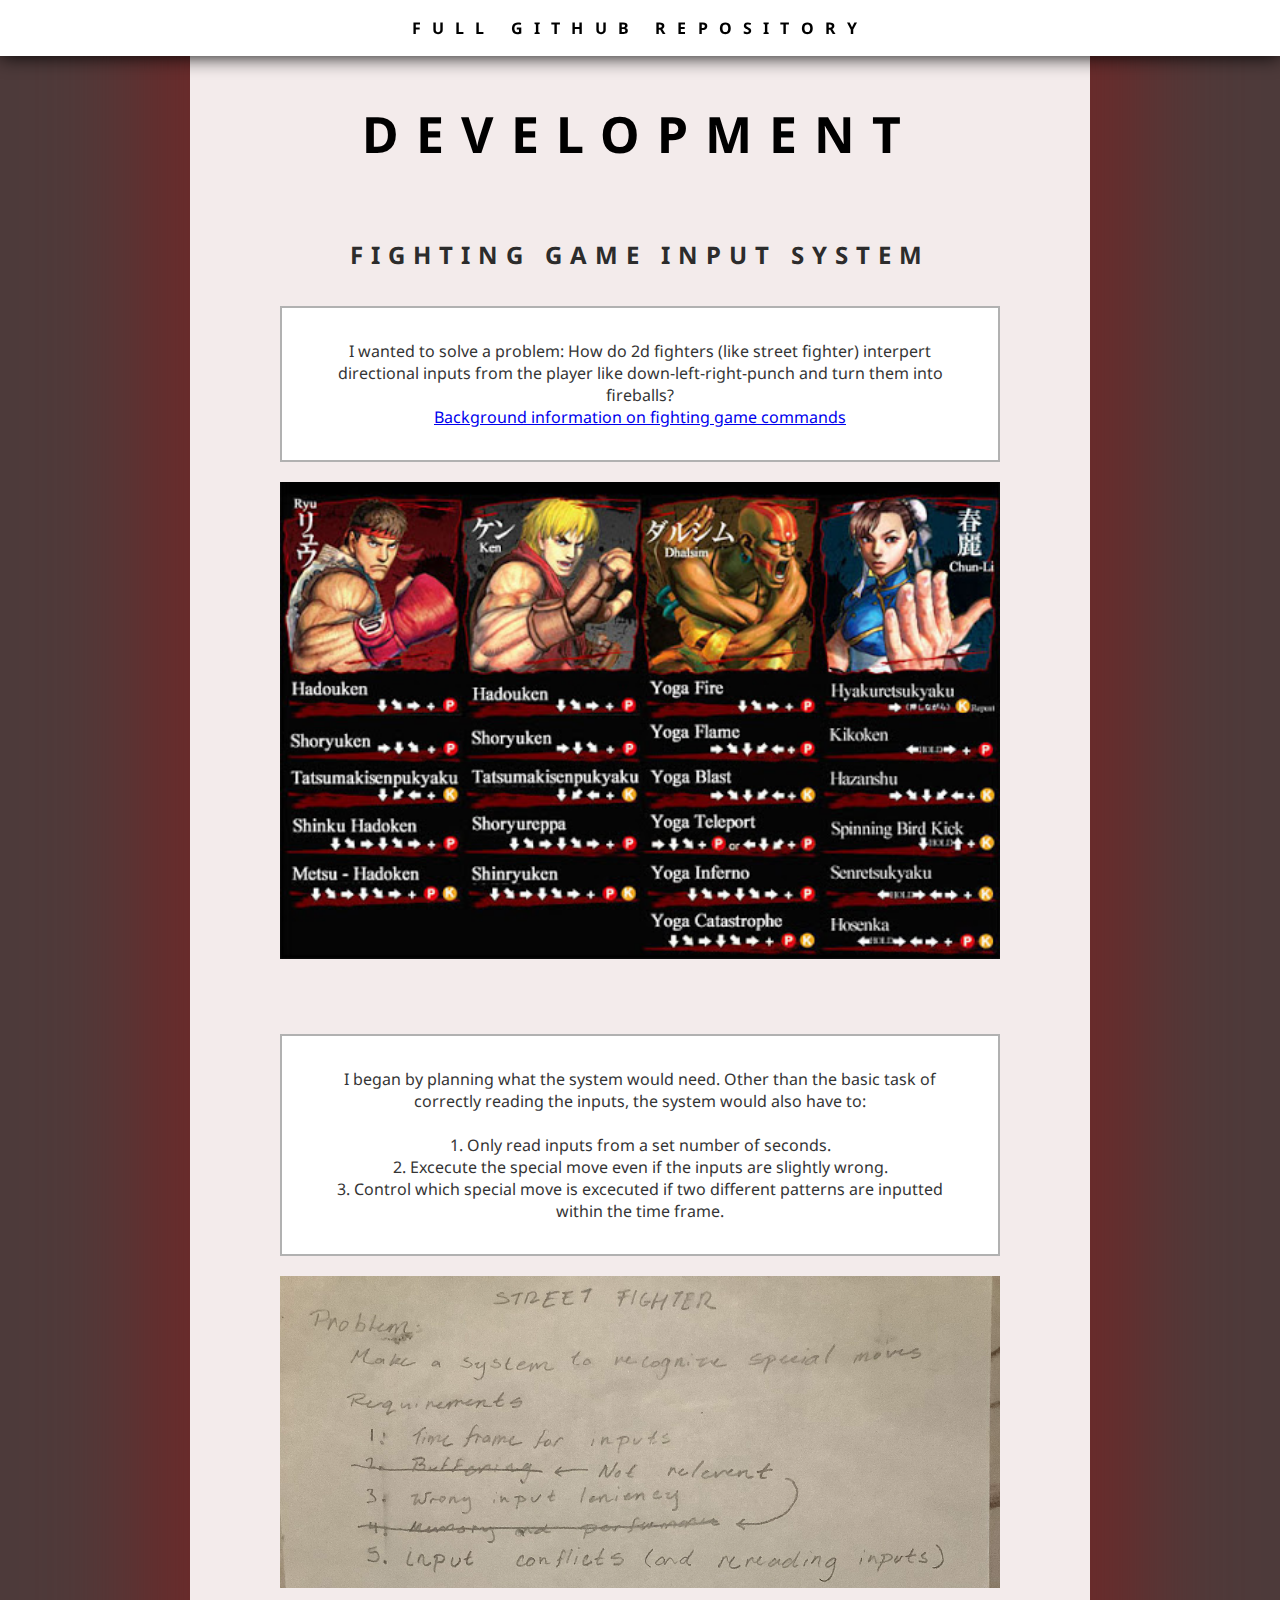
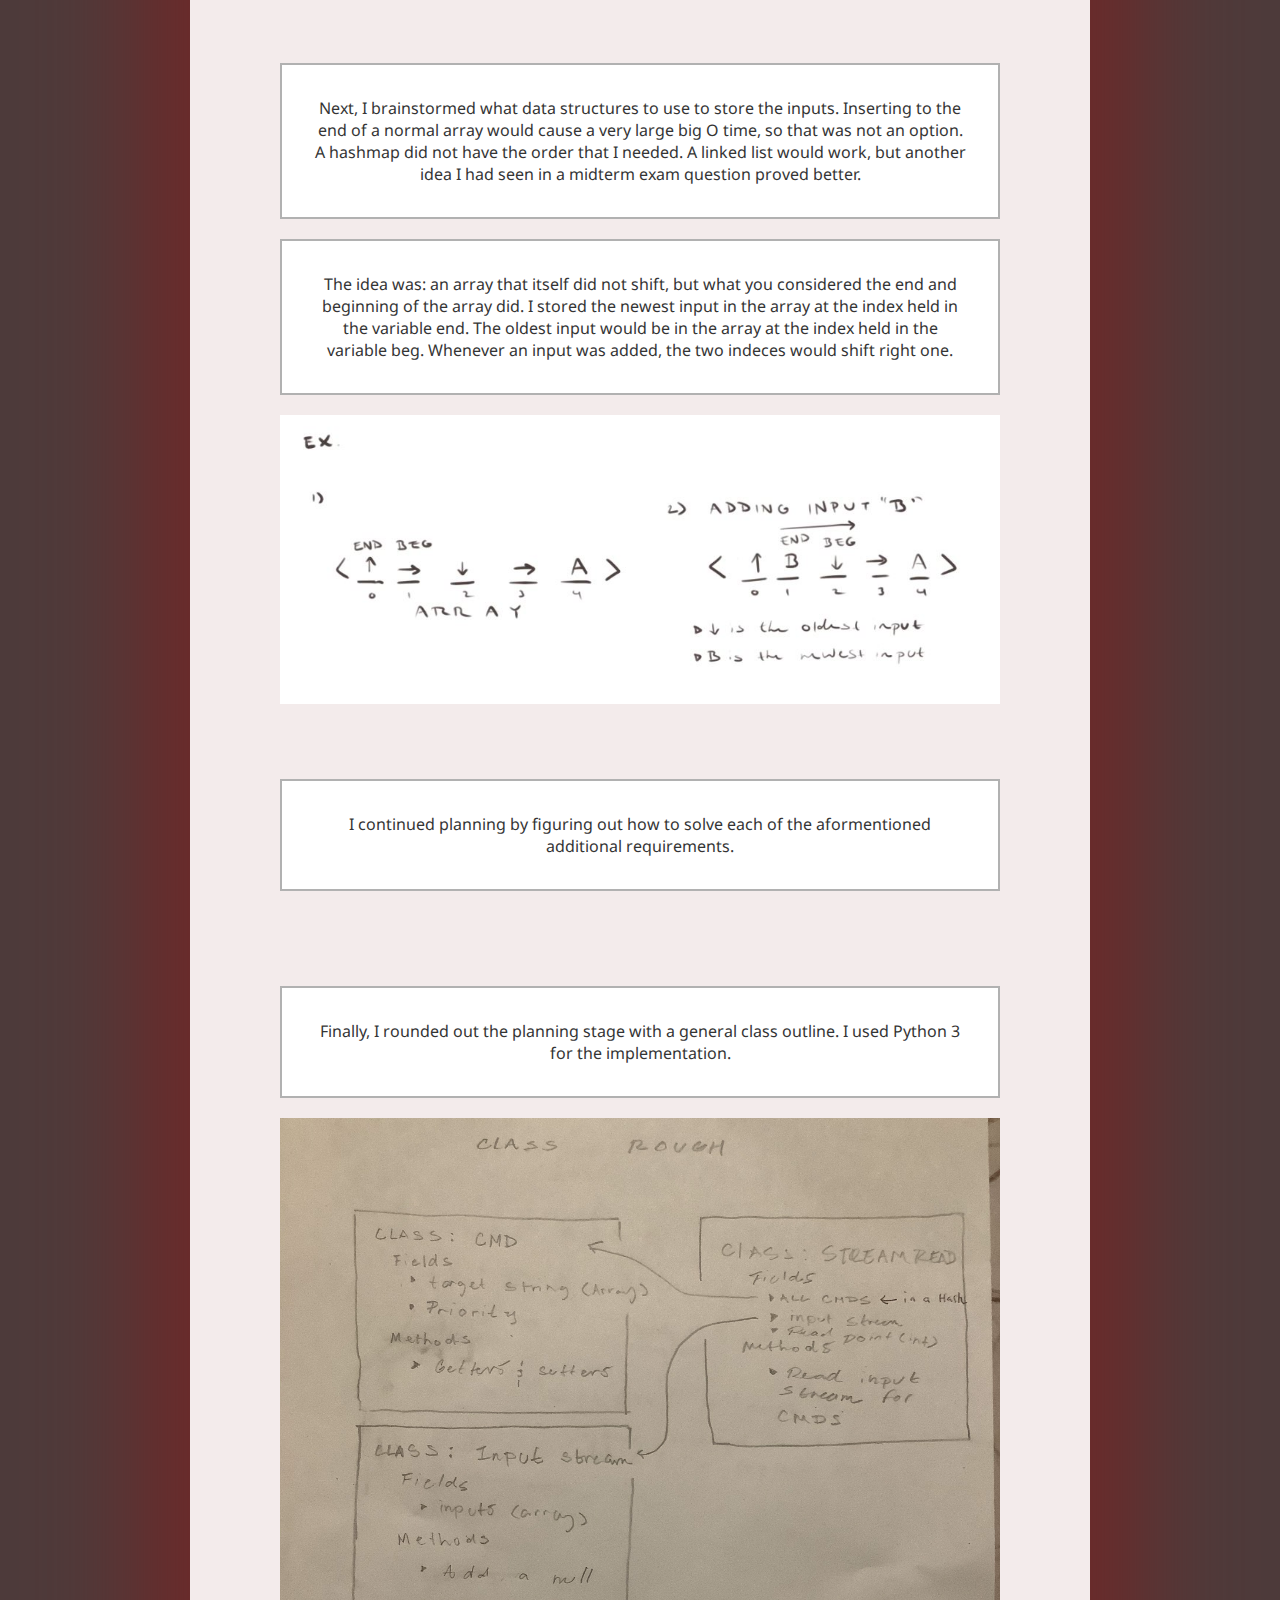
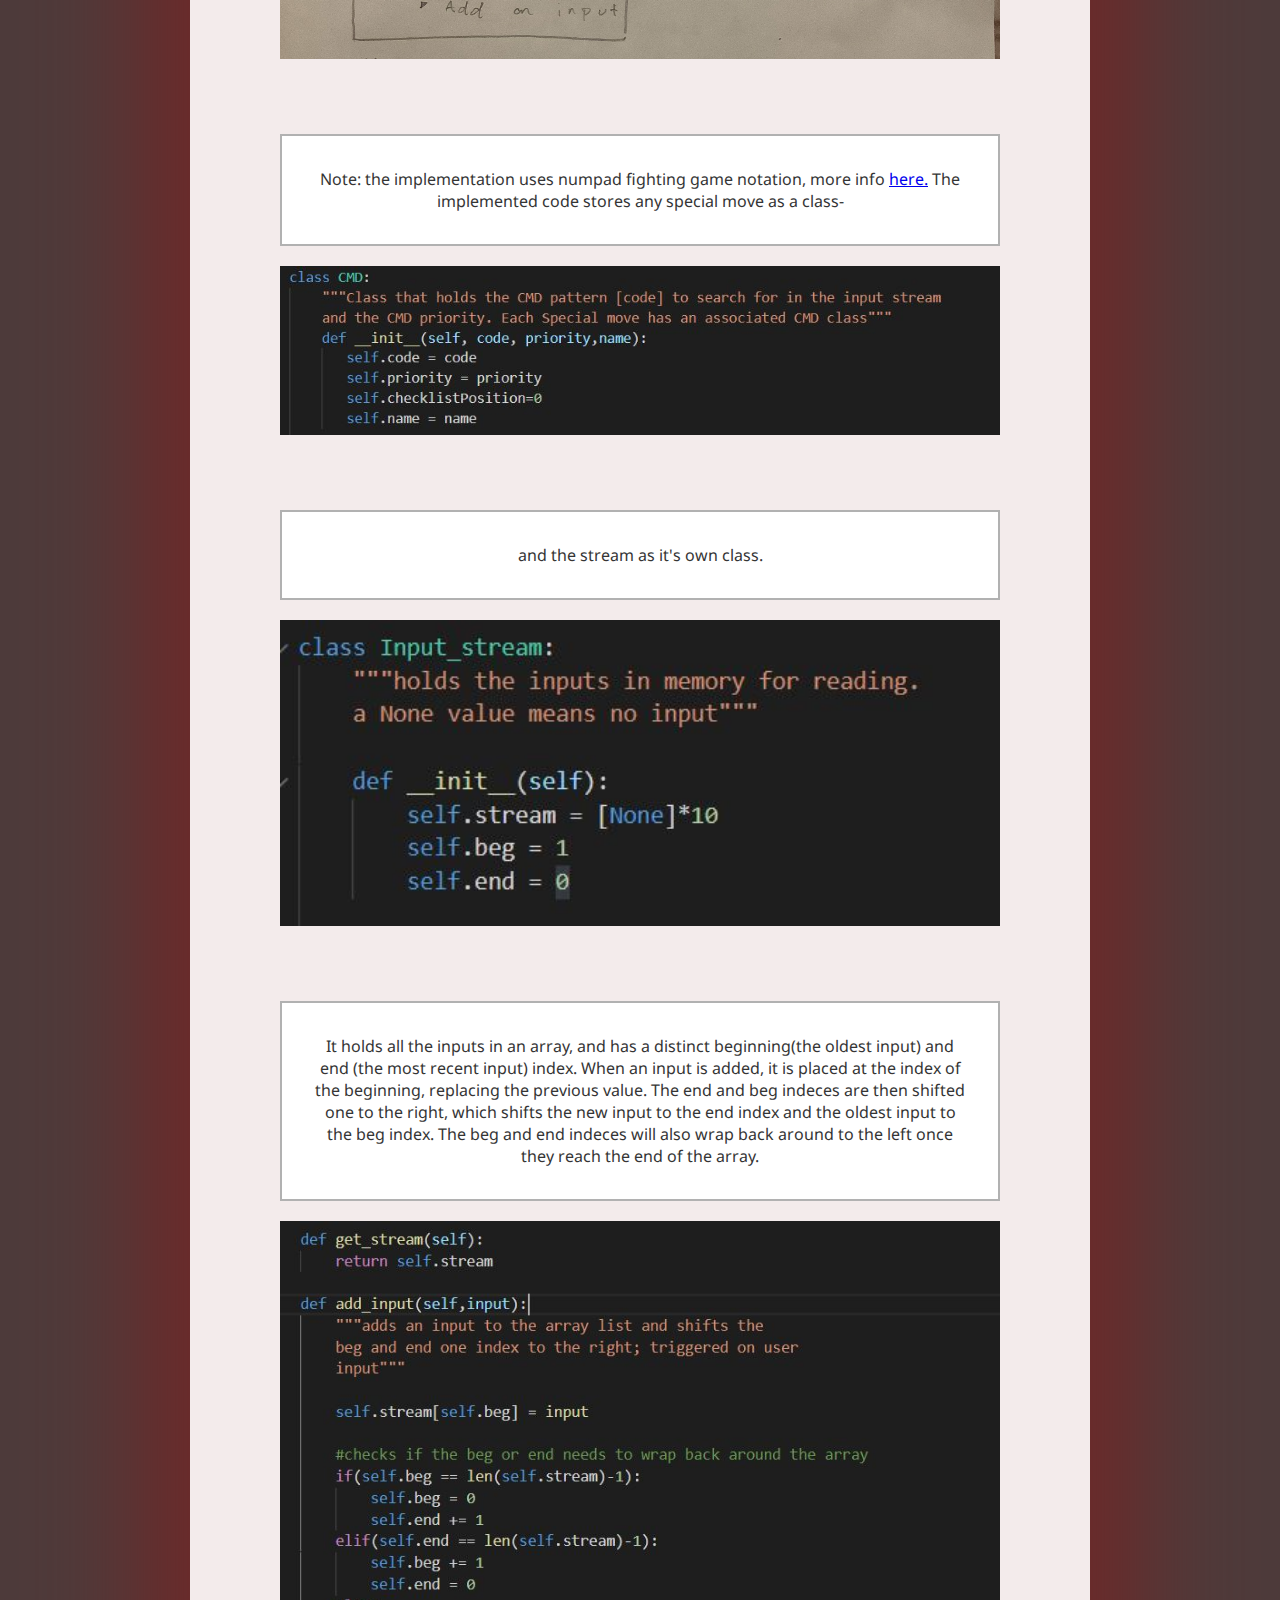
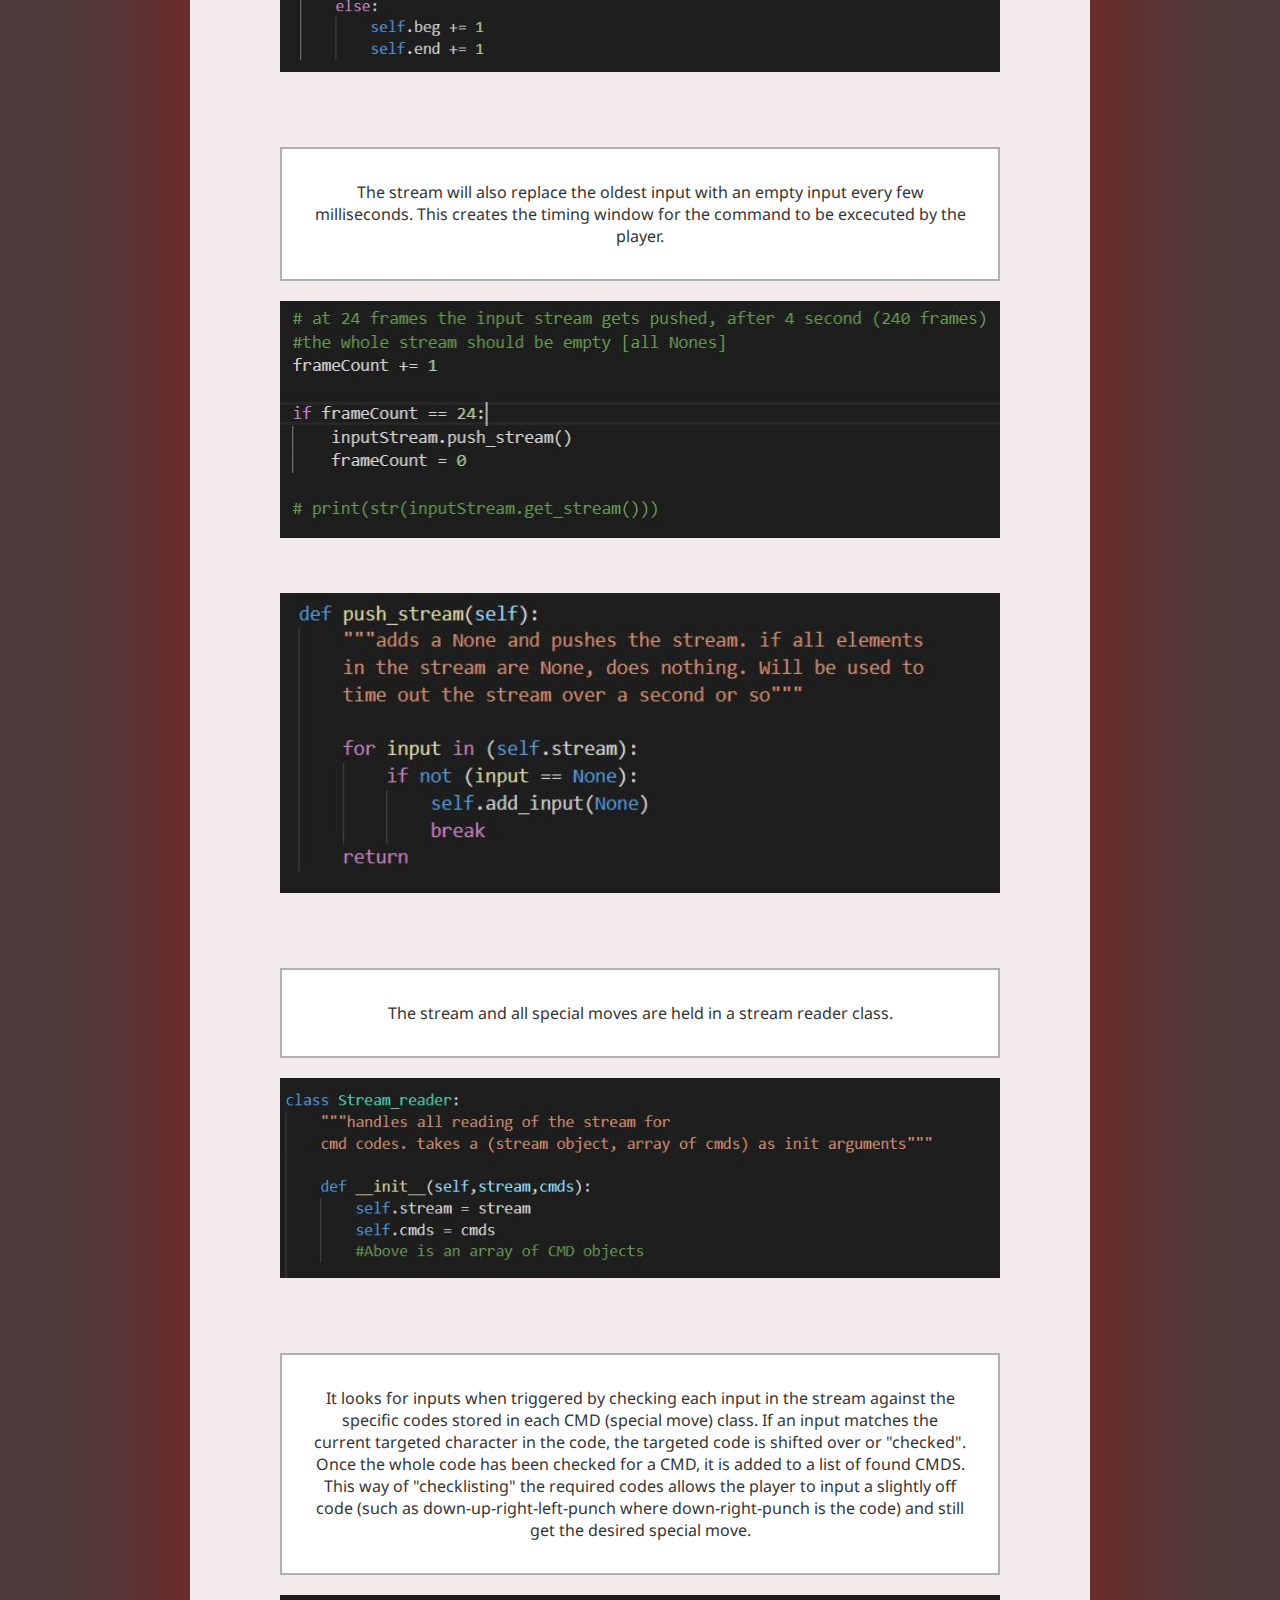
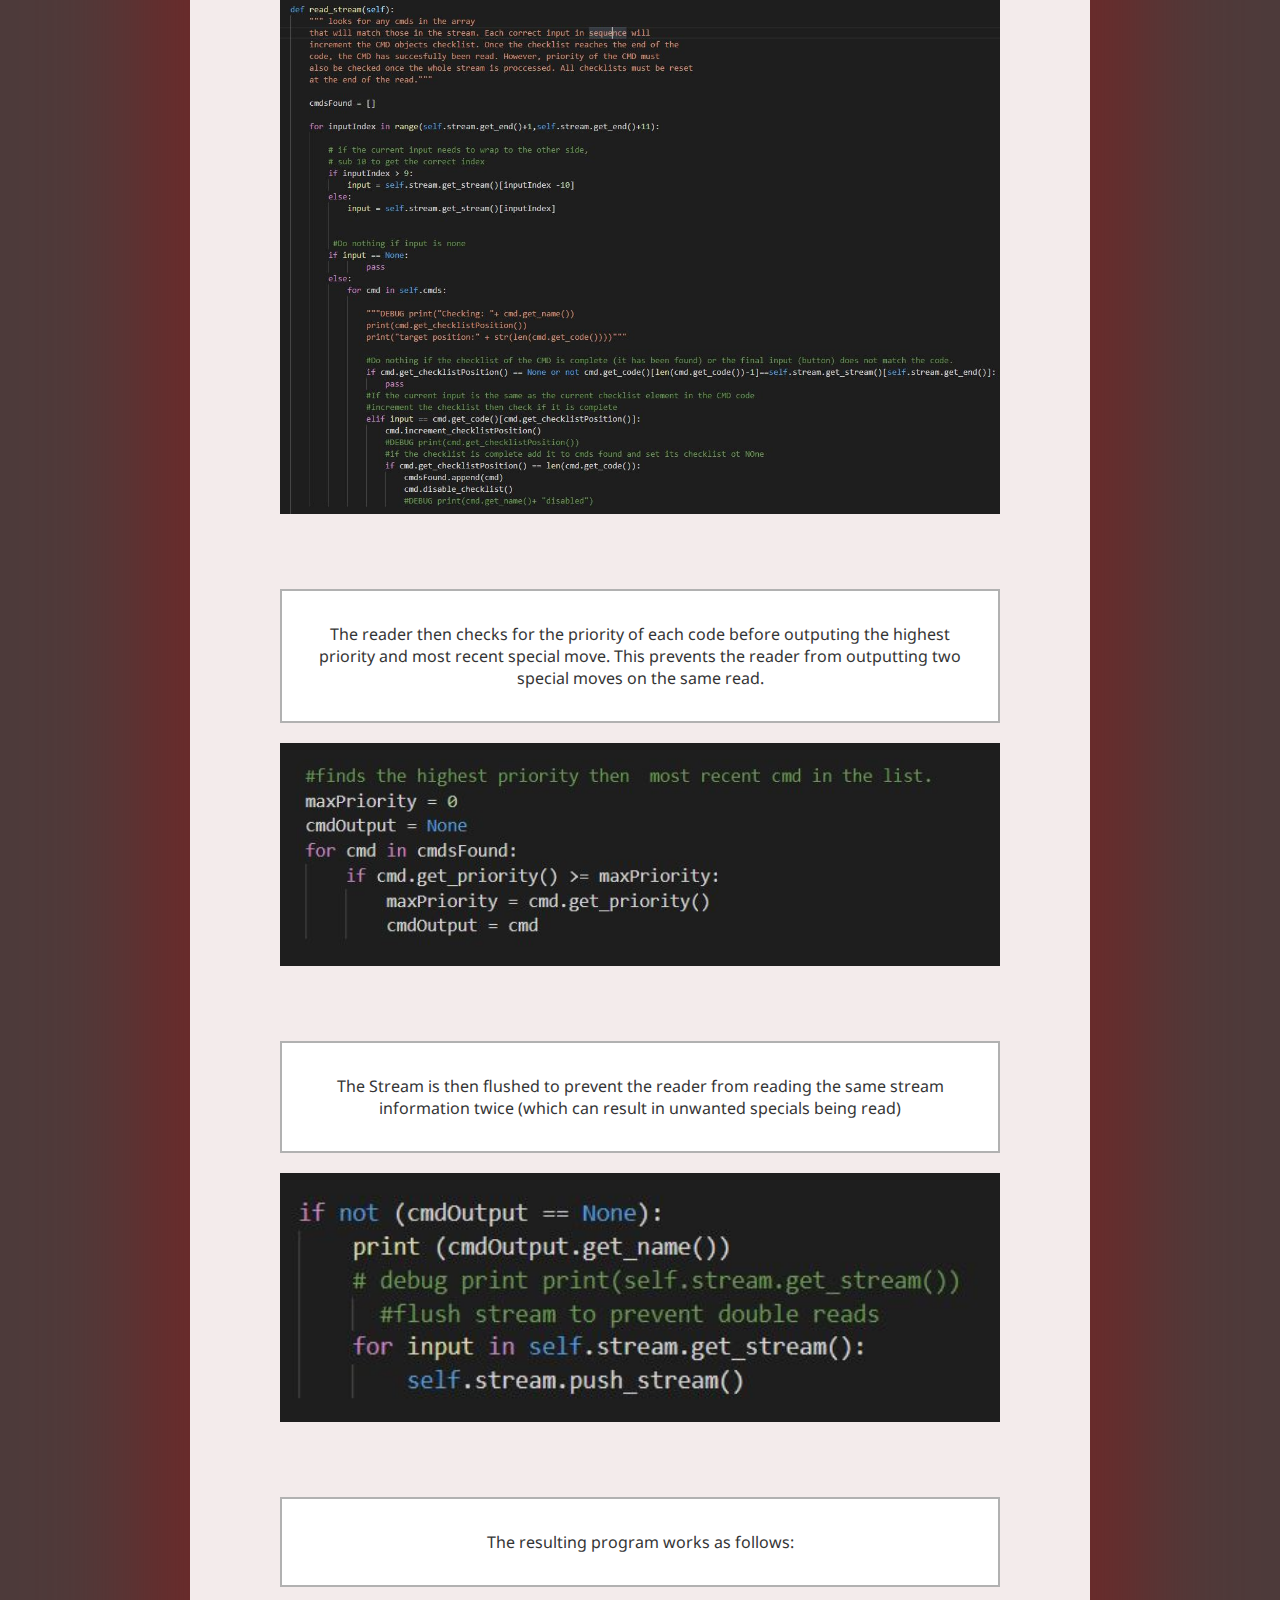
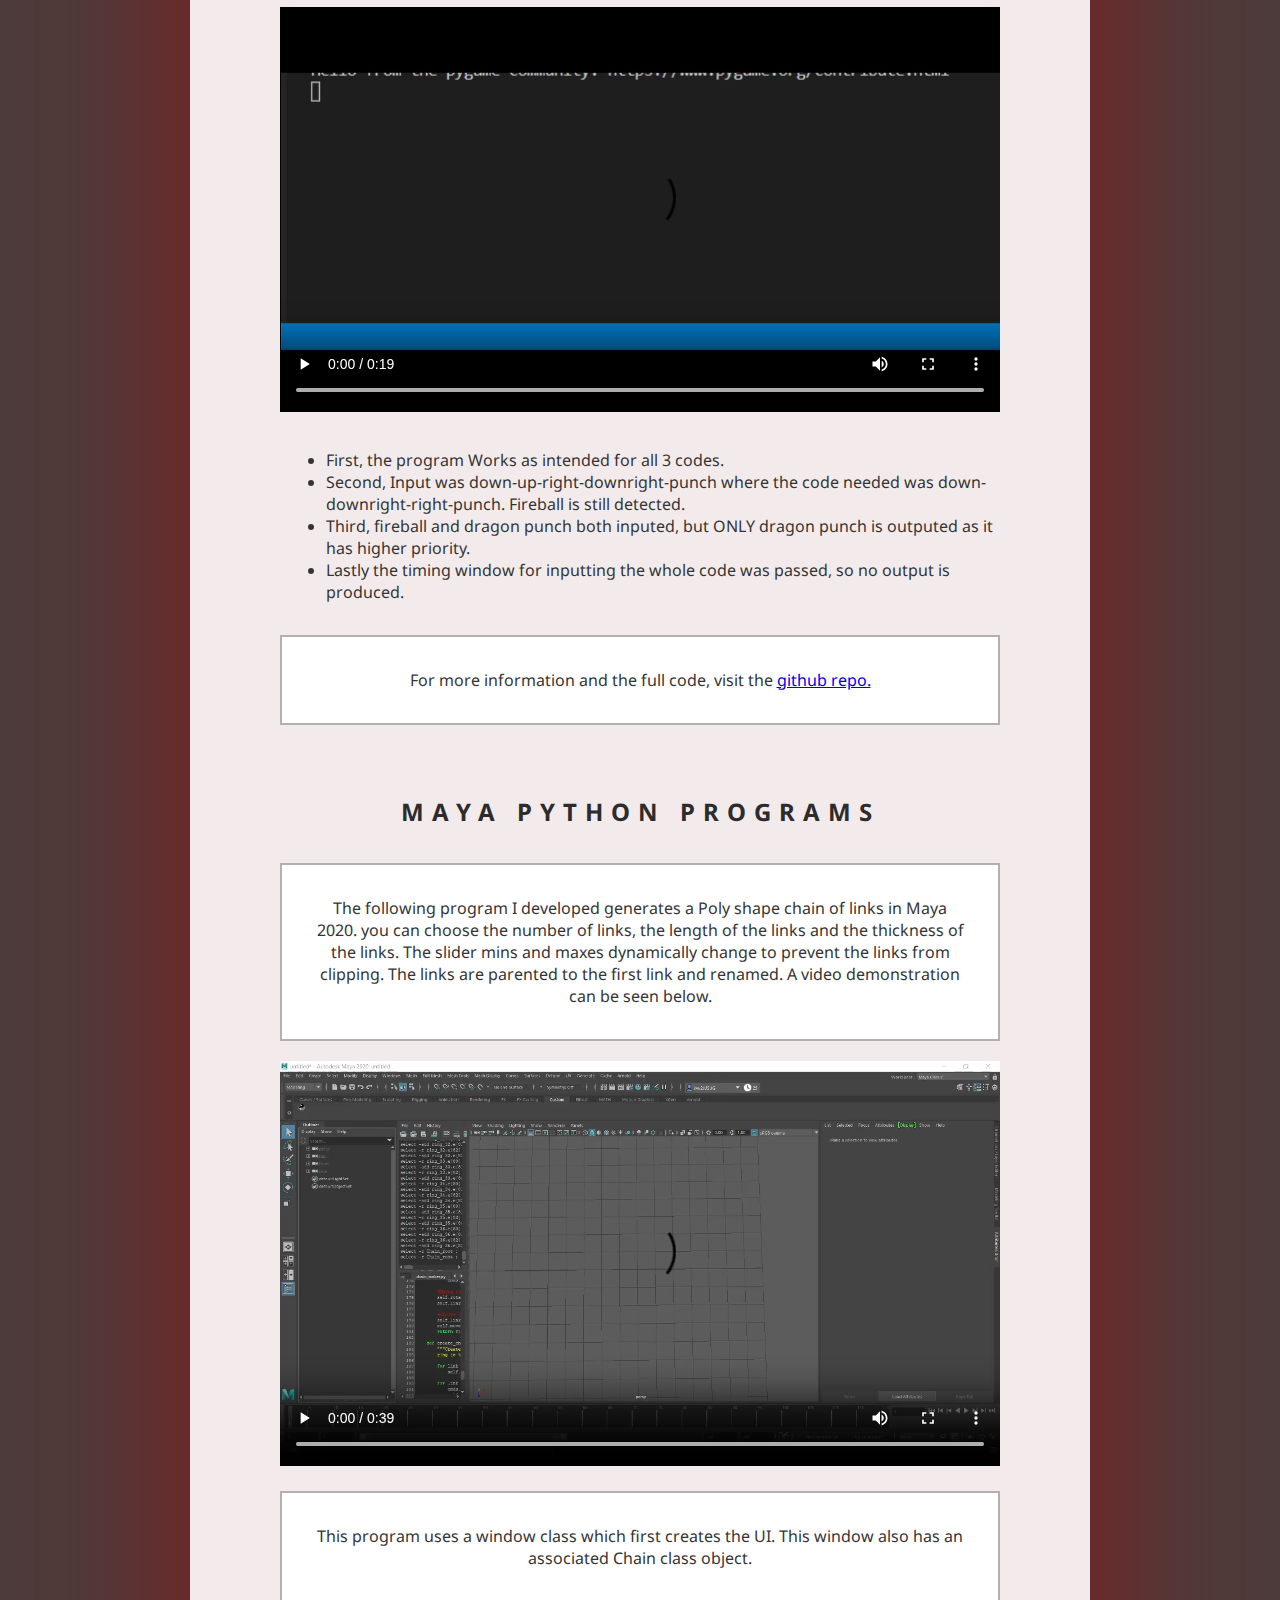
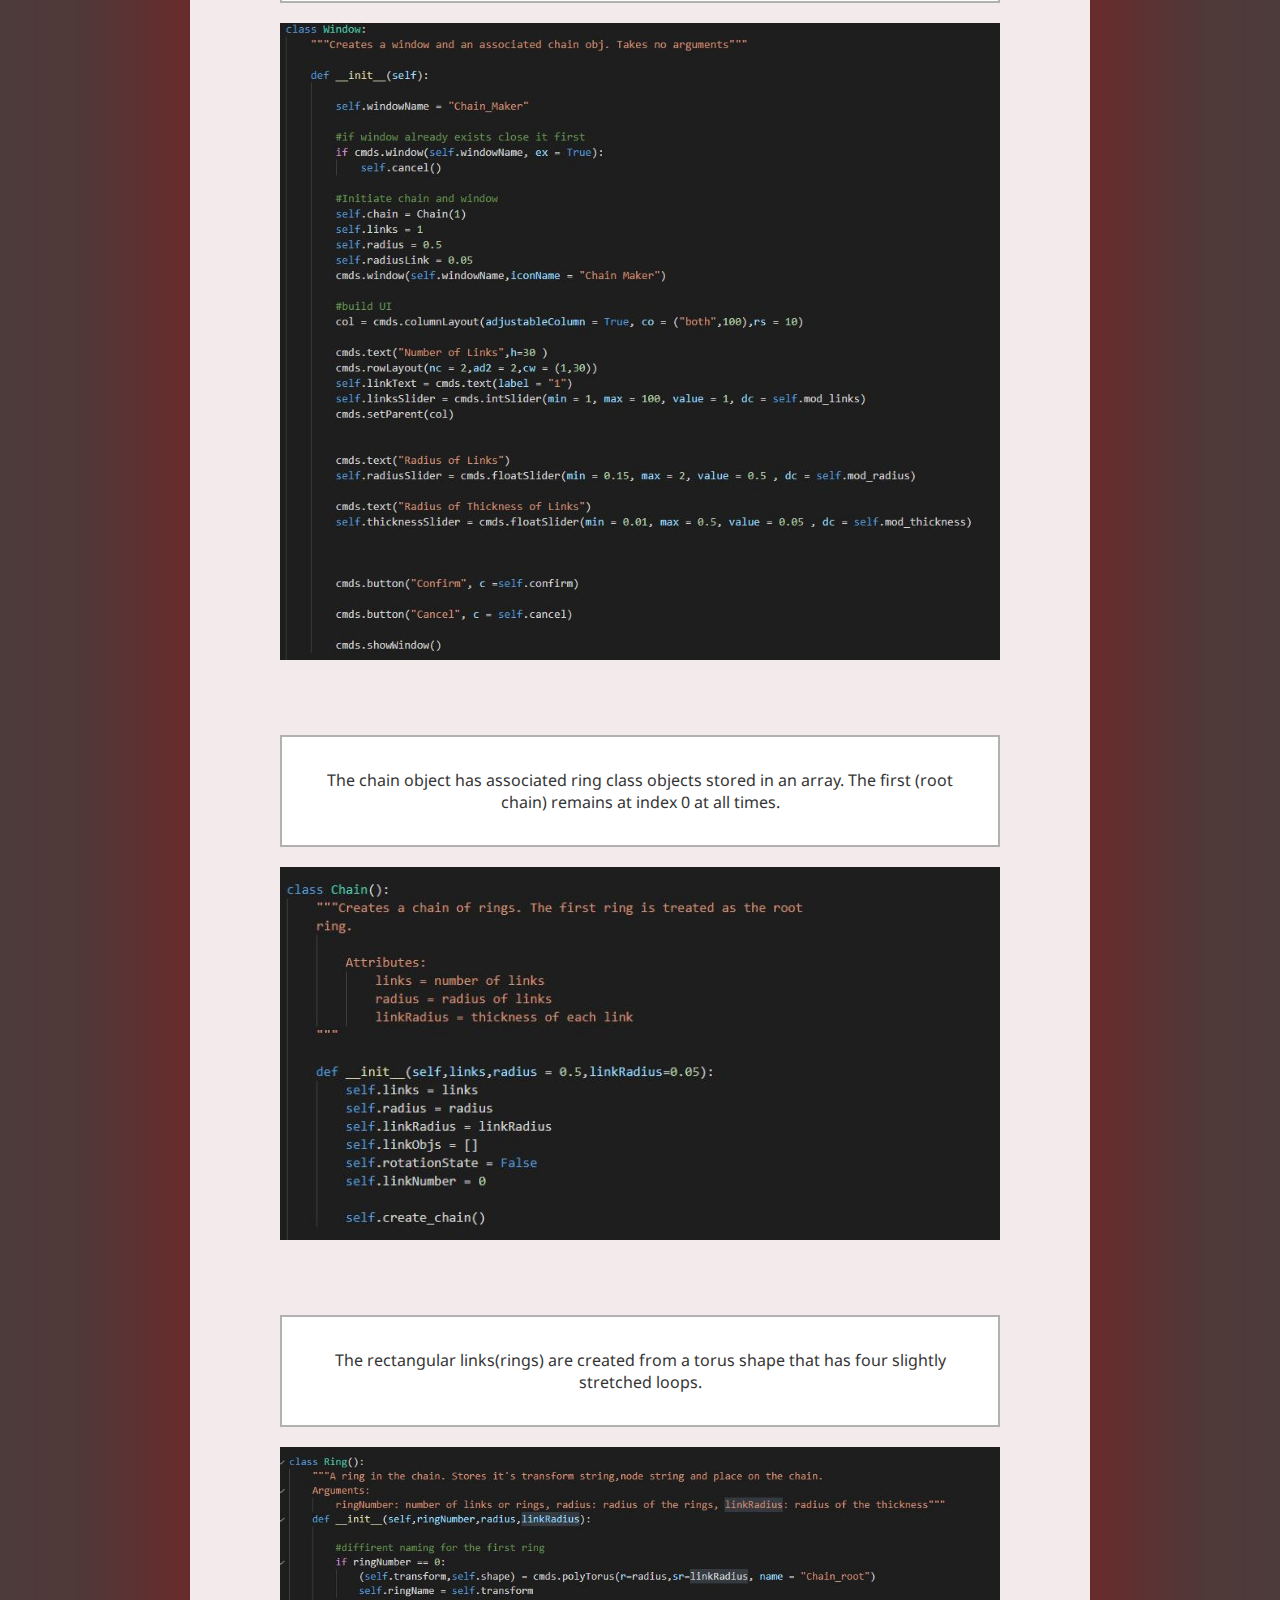
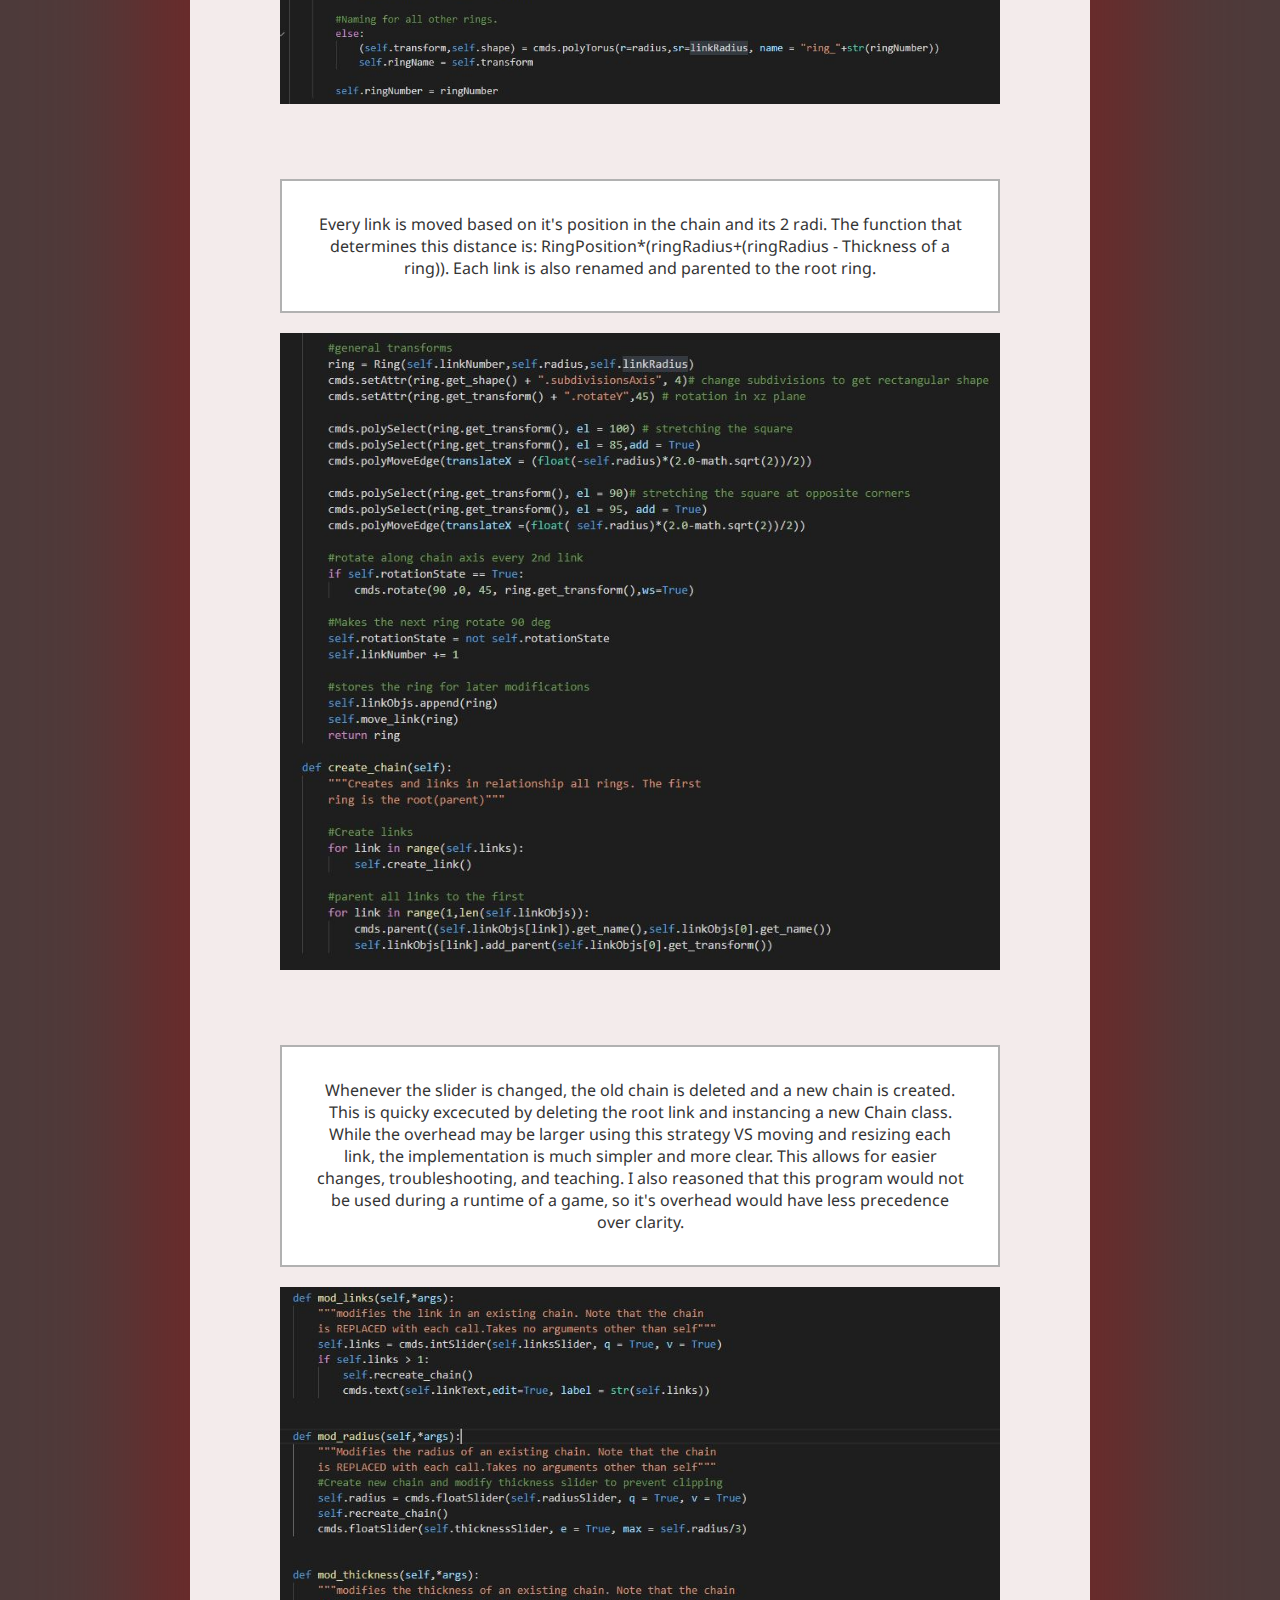
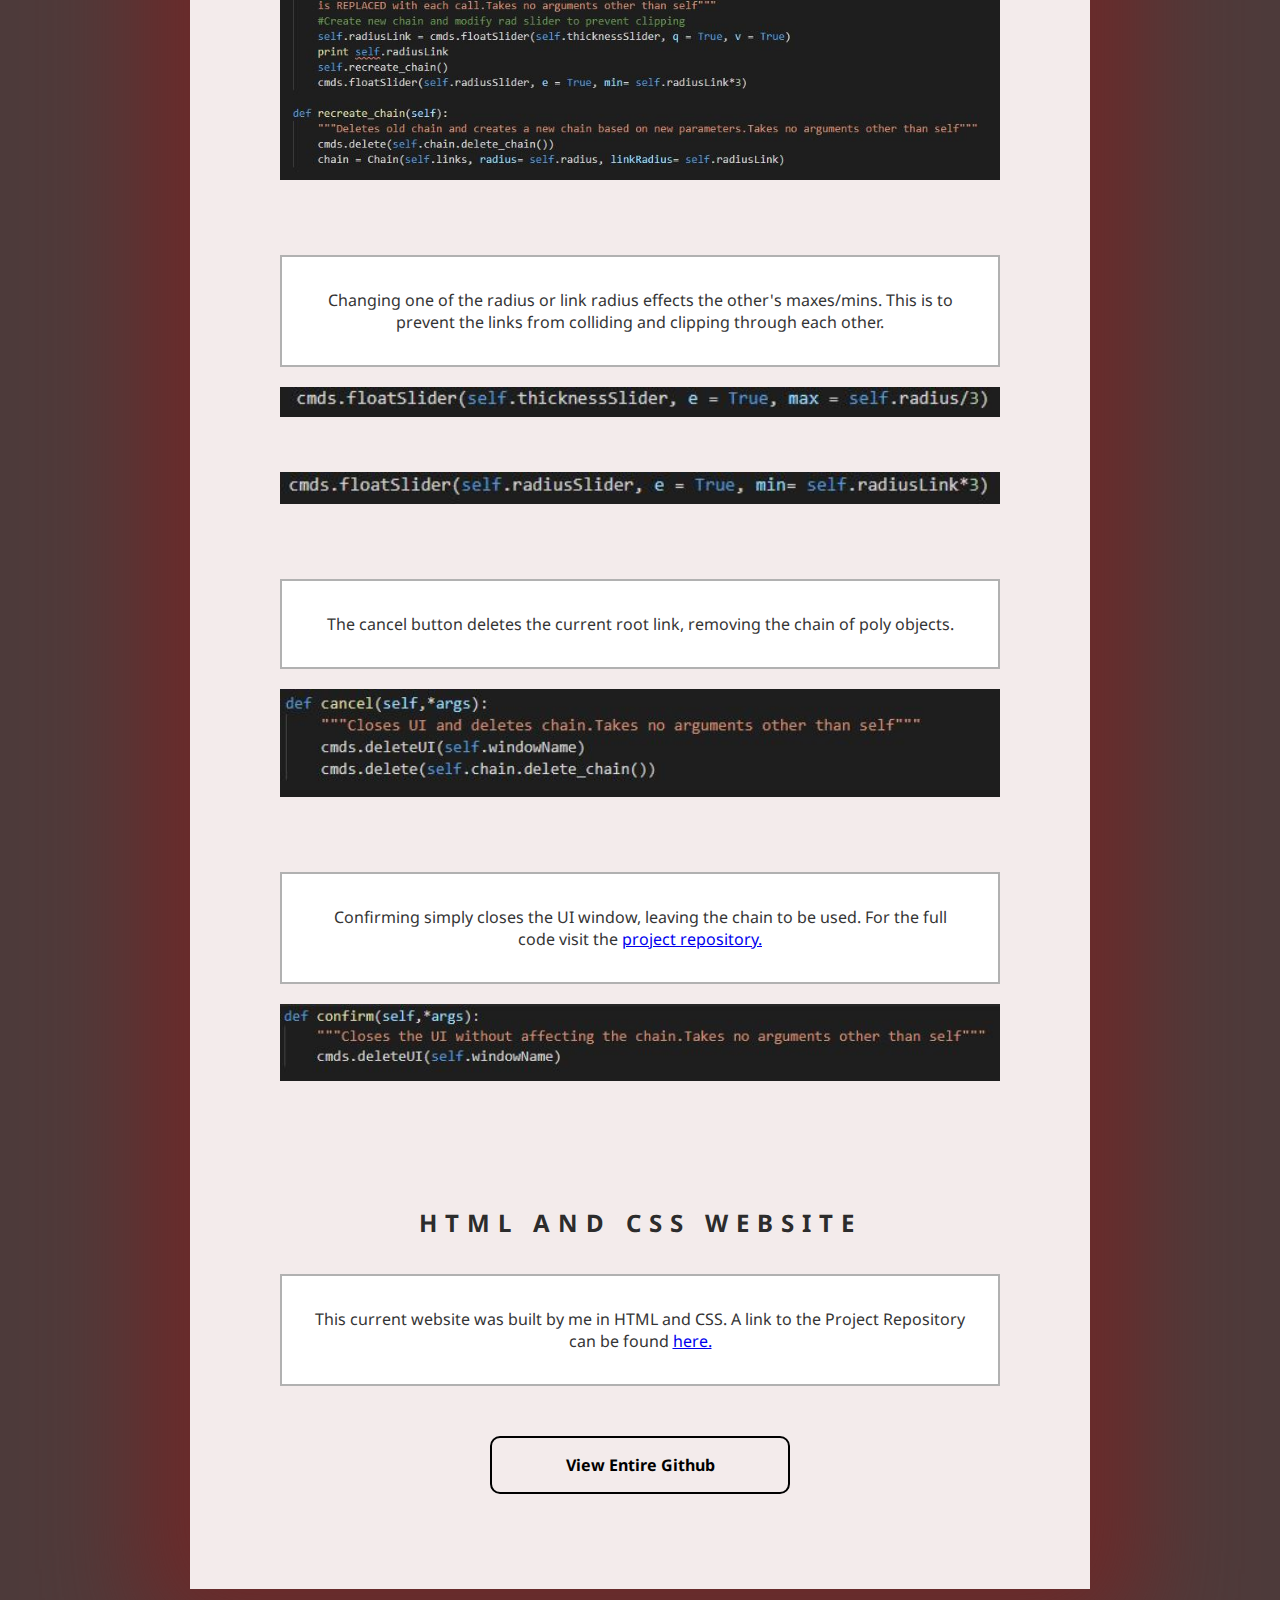
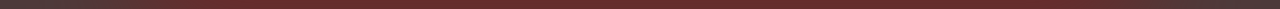
==== commit 4fa8f5f7: "More fixes" ====
--- a/CmpEPortfolio.html
+++ b/CmpEPortfolio.html
@@ -47,8 +47,8 @@
         <p>
             The idea was: an array that itself did not shift, but what you considered the end and beginning of the array did.
             I stored the newest input in the array at the index held in the variable end. 
-            The oldest input would be in the in the array at the index held in the variable beg. 
-            Whenever an input was added, the two indeces would shift over.
+            The oldest input would be in the array at the index held in the variable beg. 
+            Whenever an input was added, the two indeces would shift right one.
         </p>
         <img src="assets/inputsystem/img2.jpg" alt="">
         
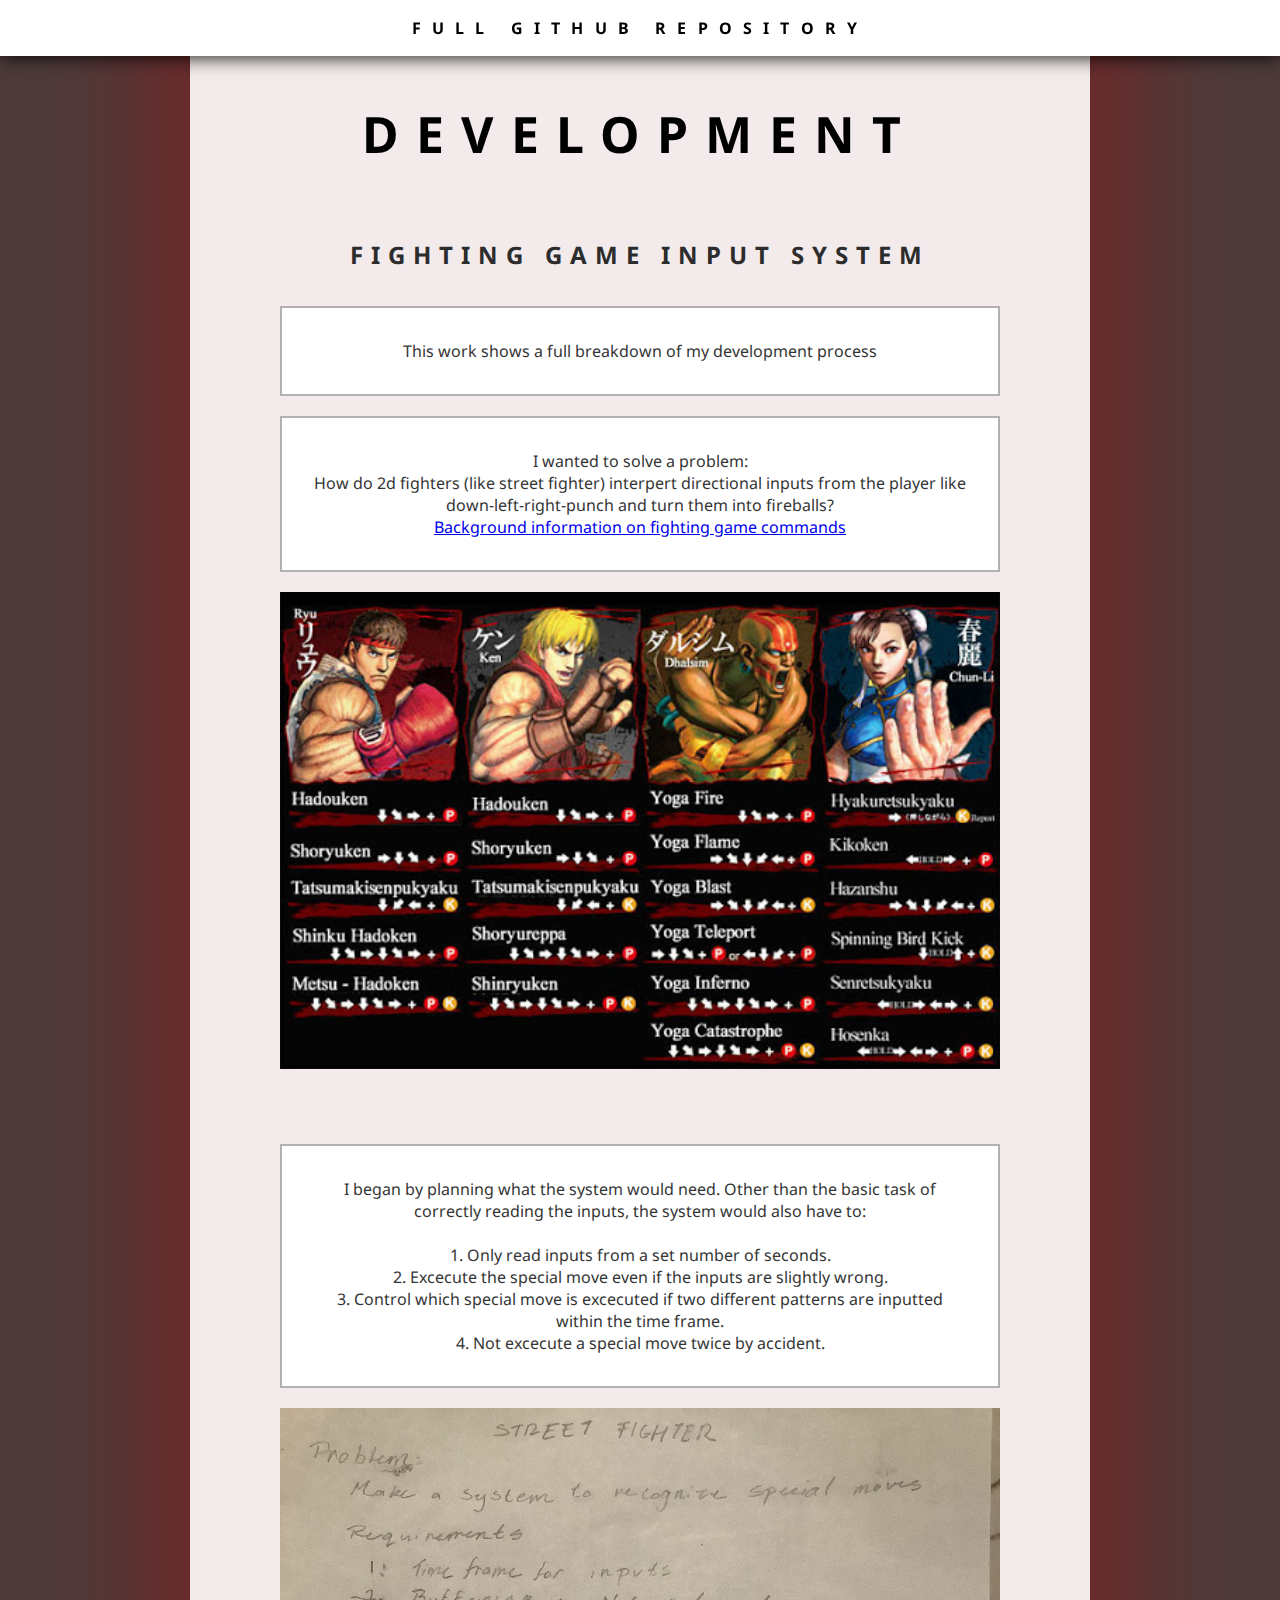
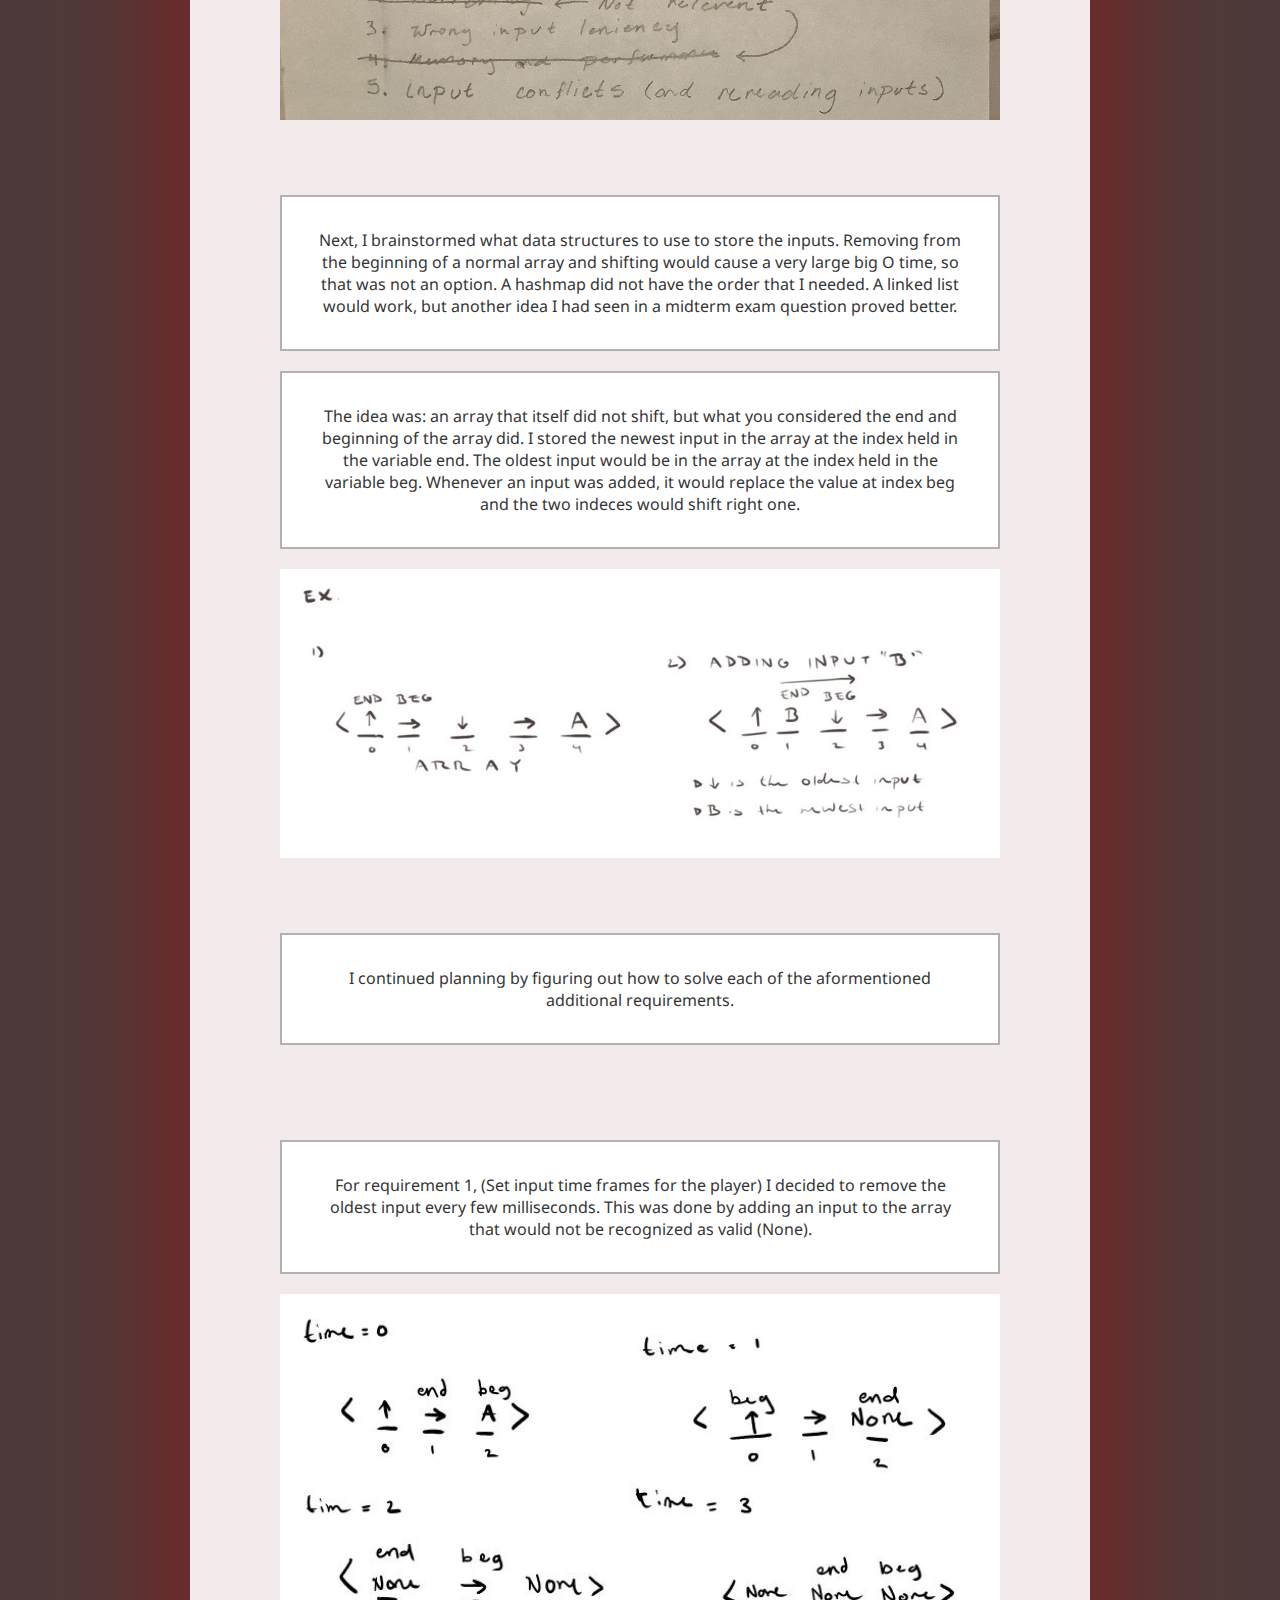
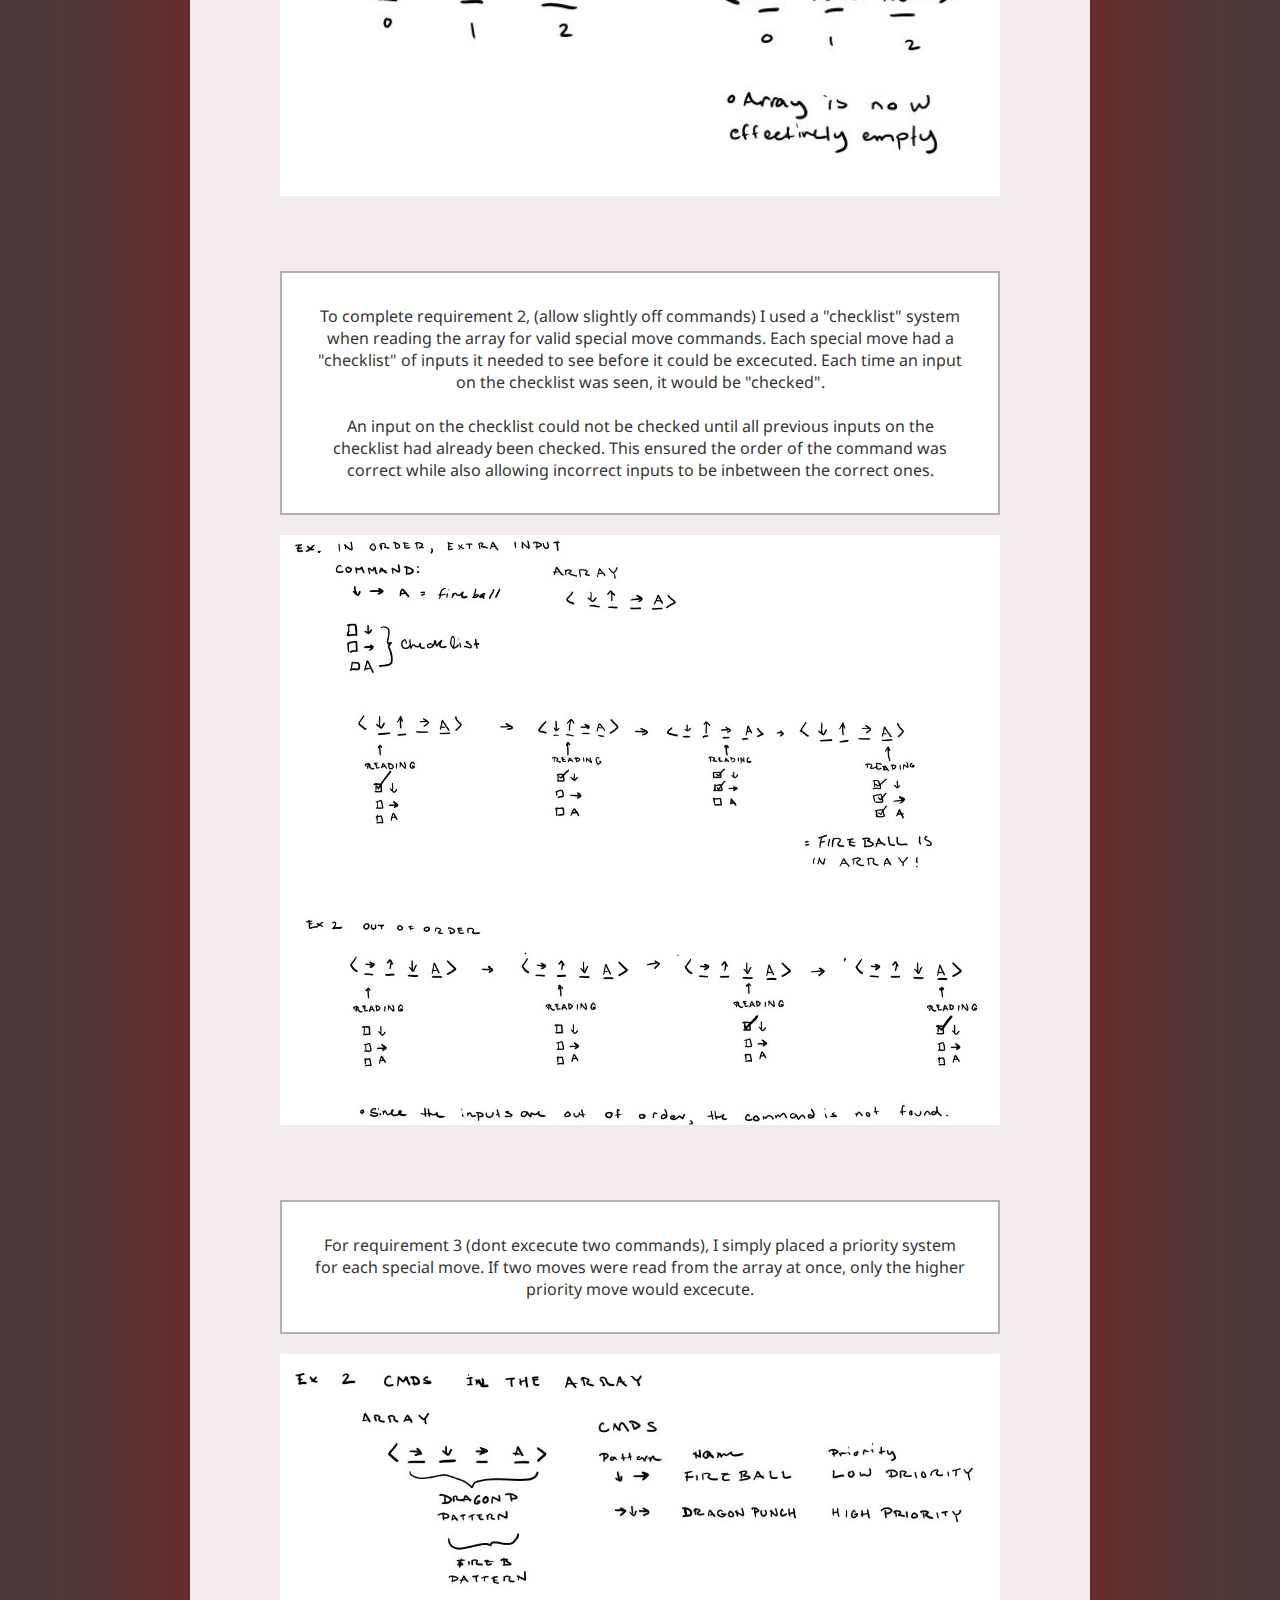
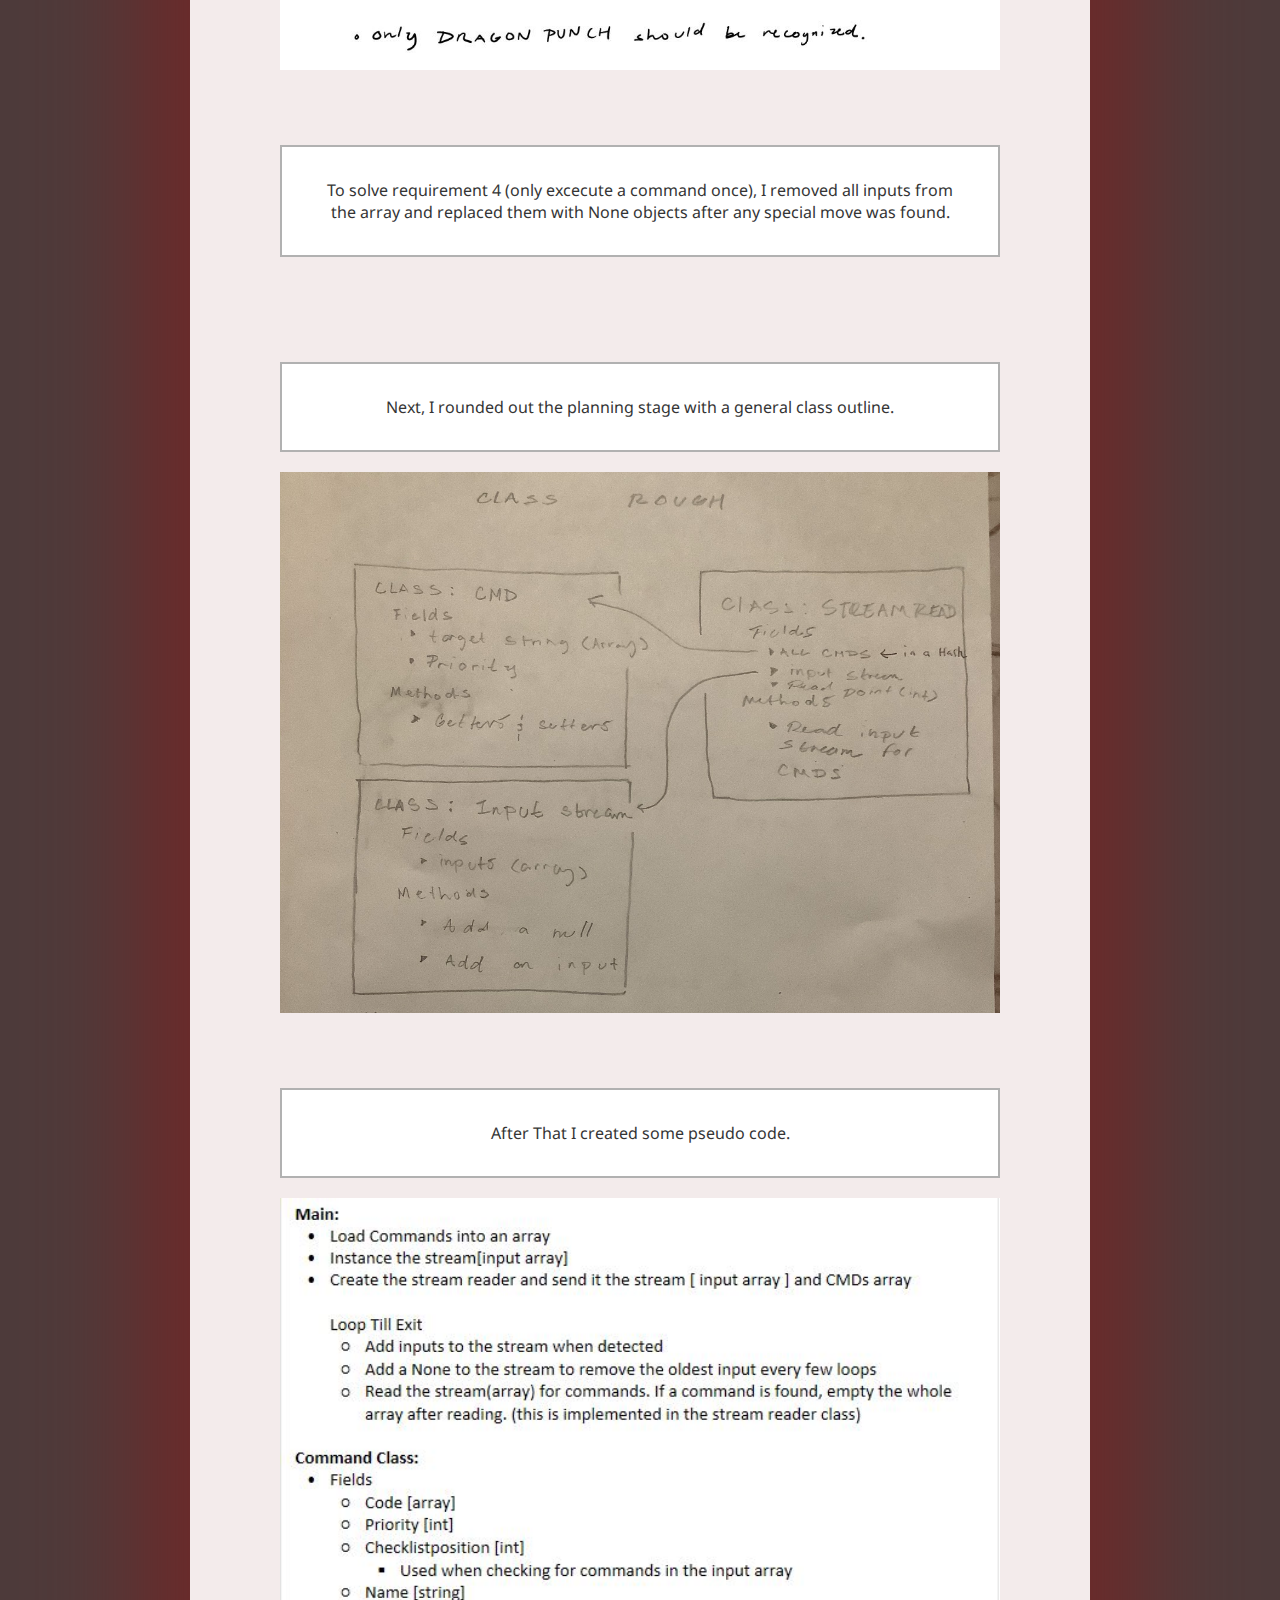
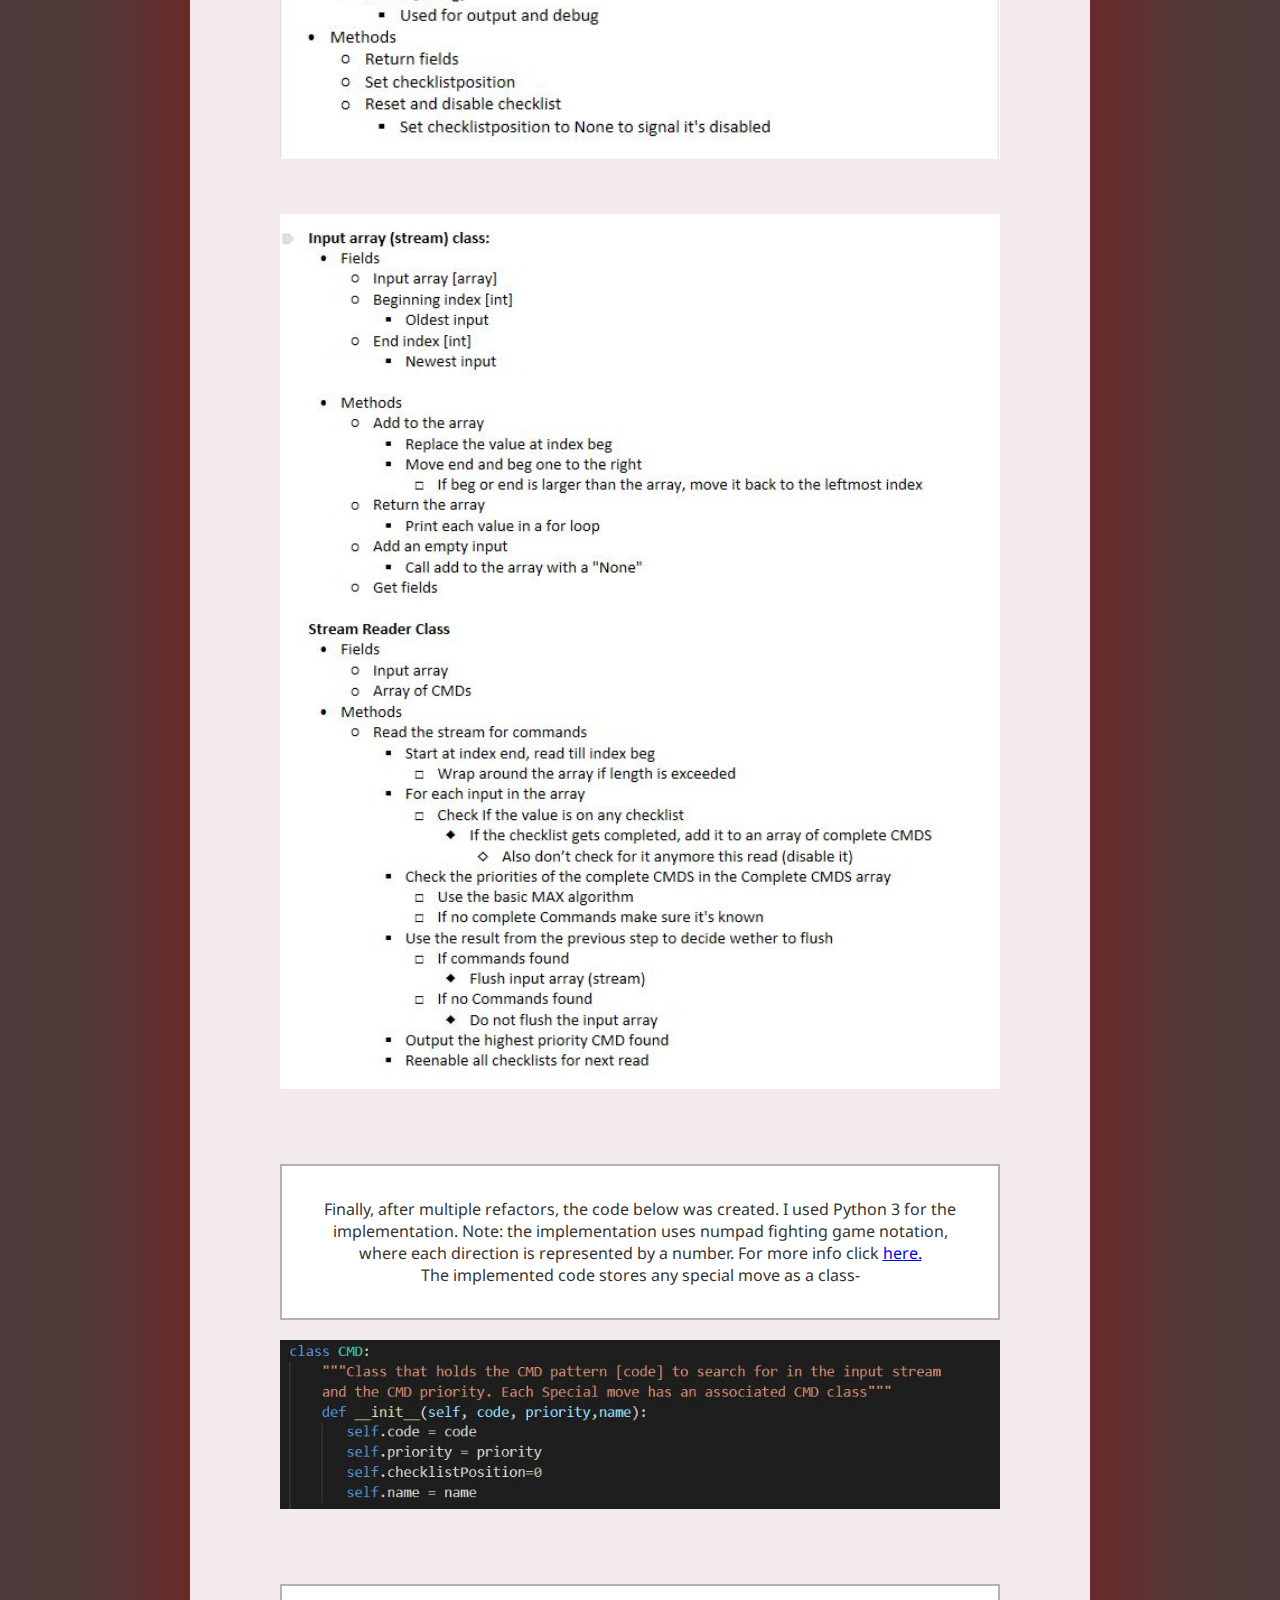
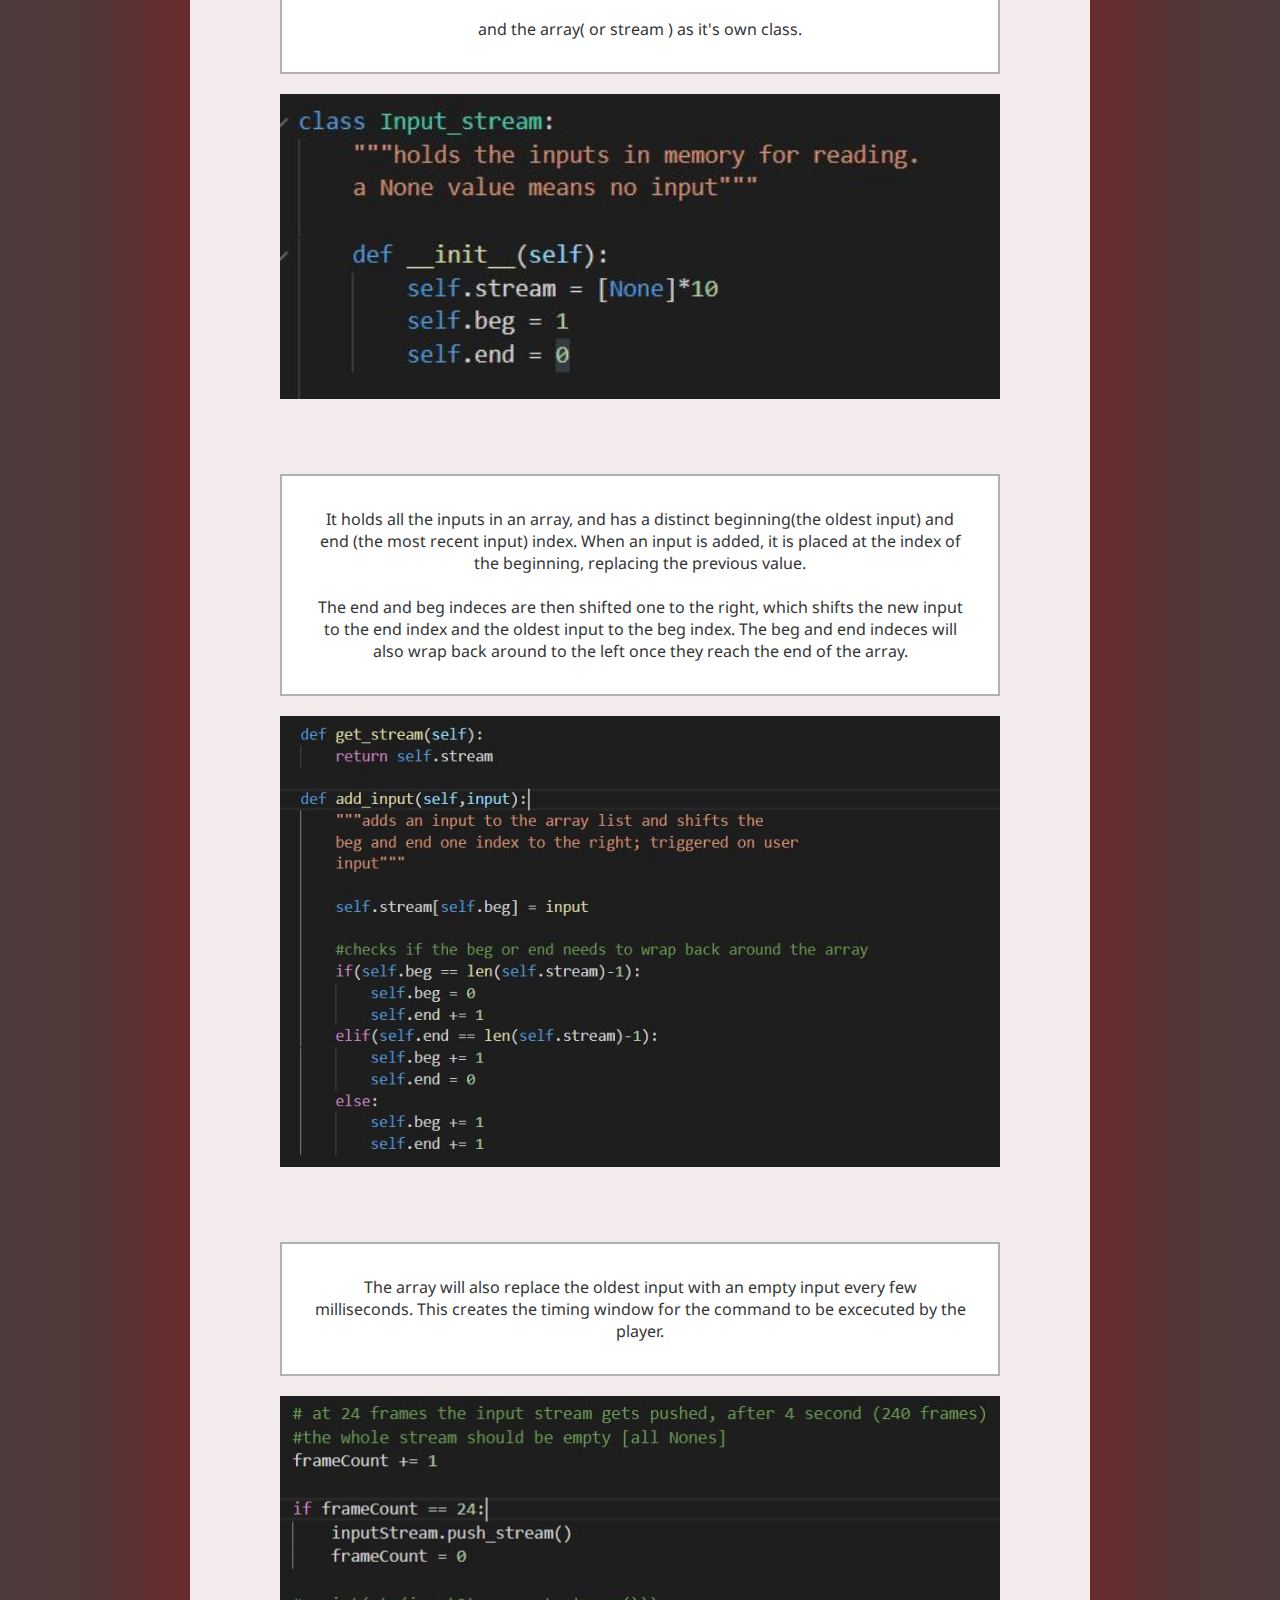
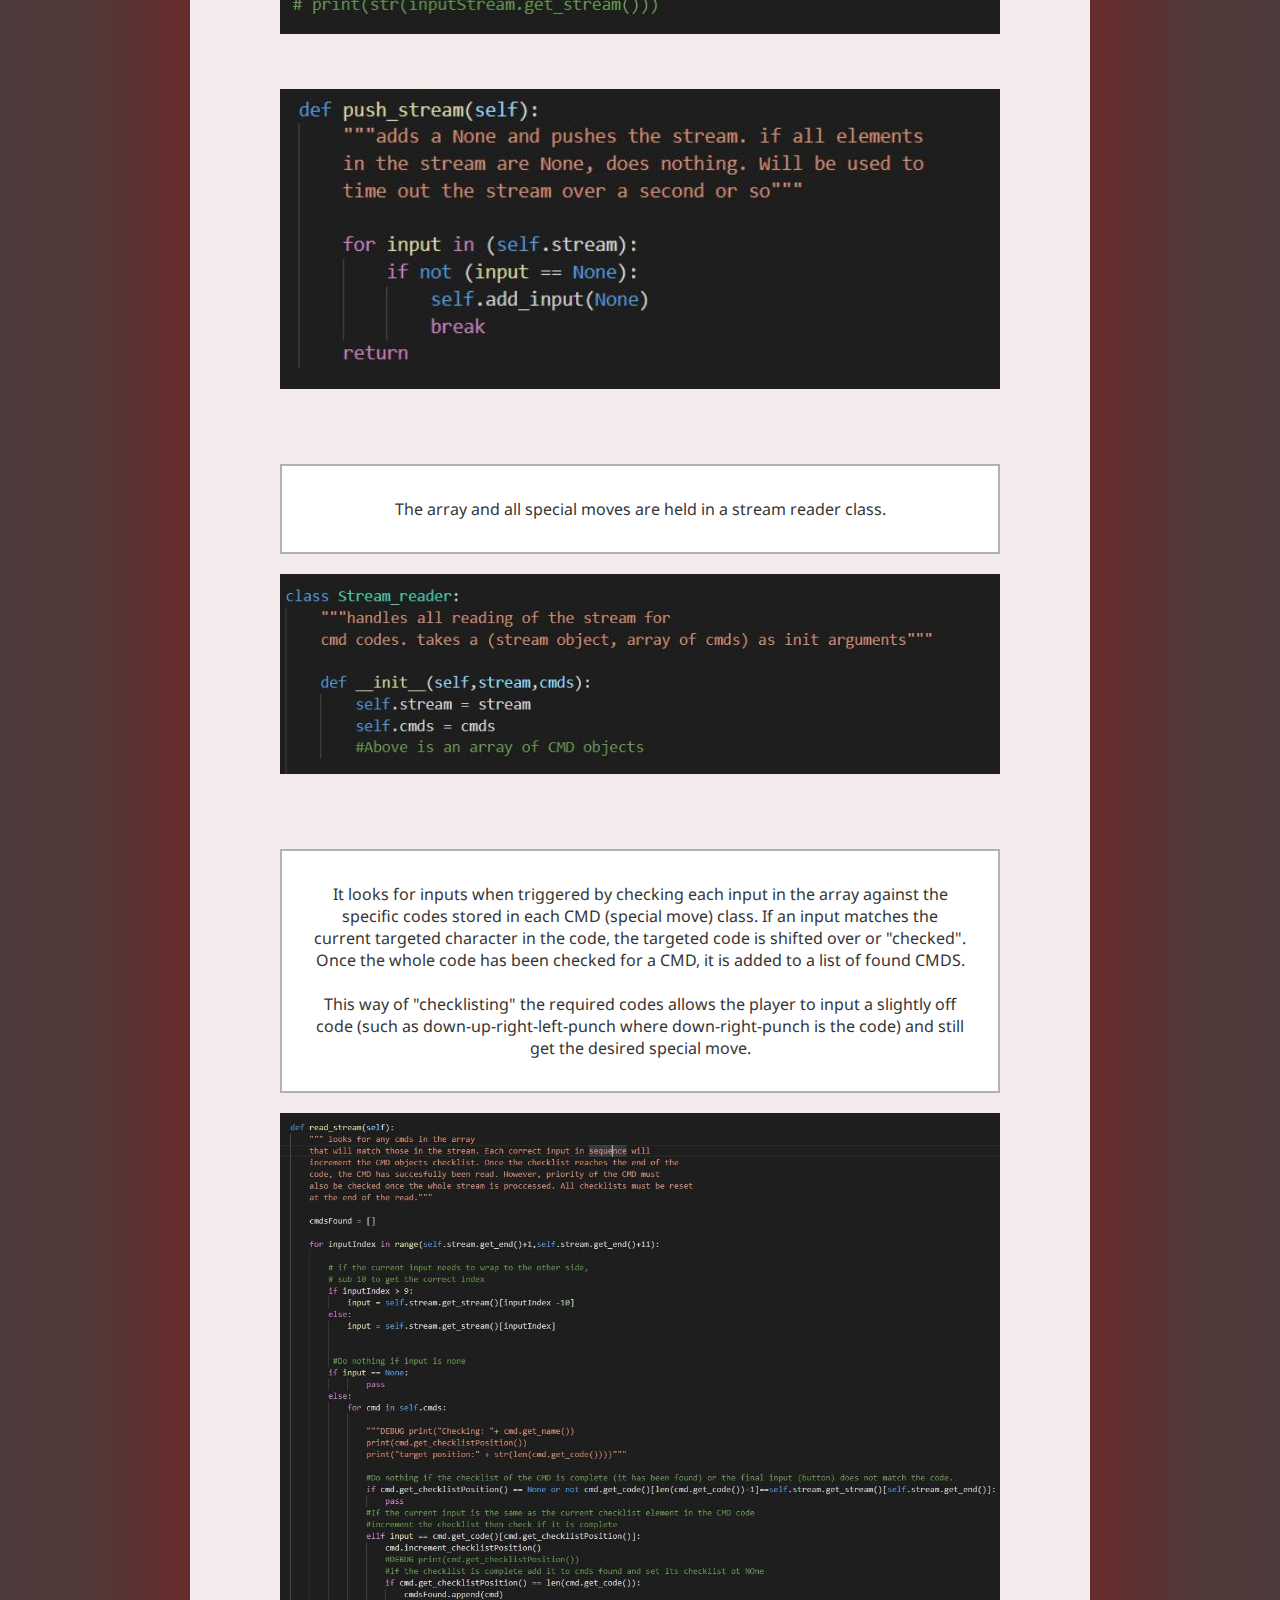
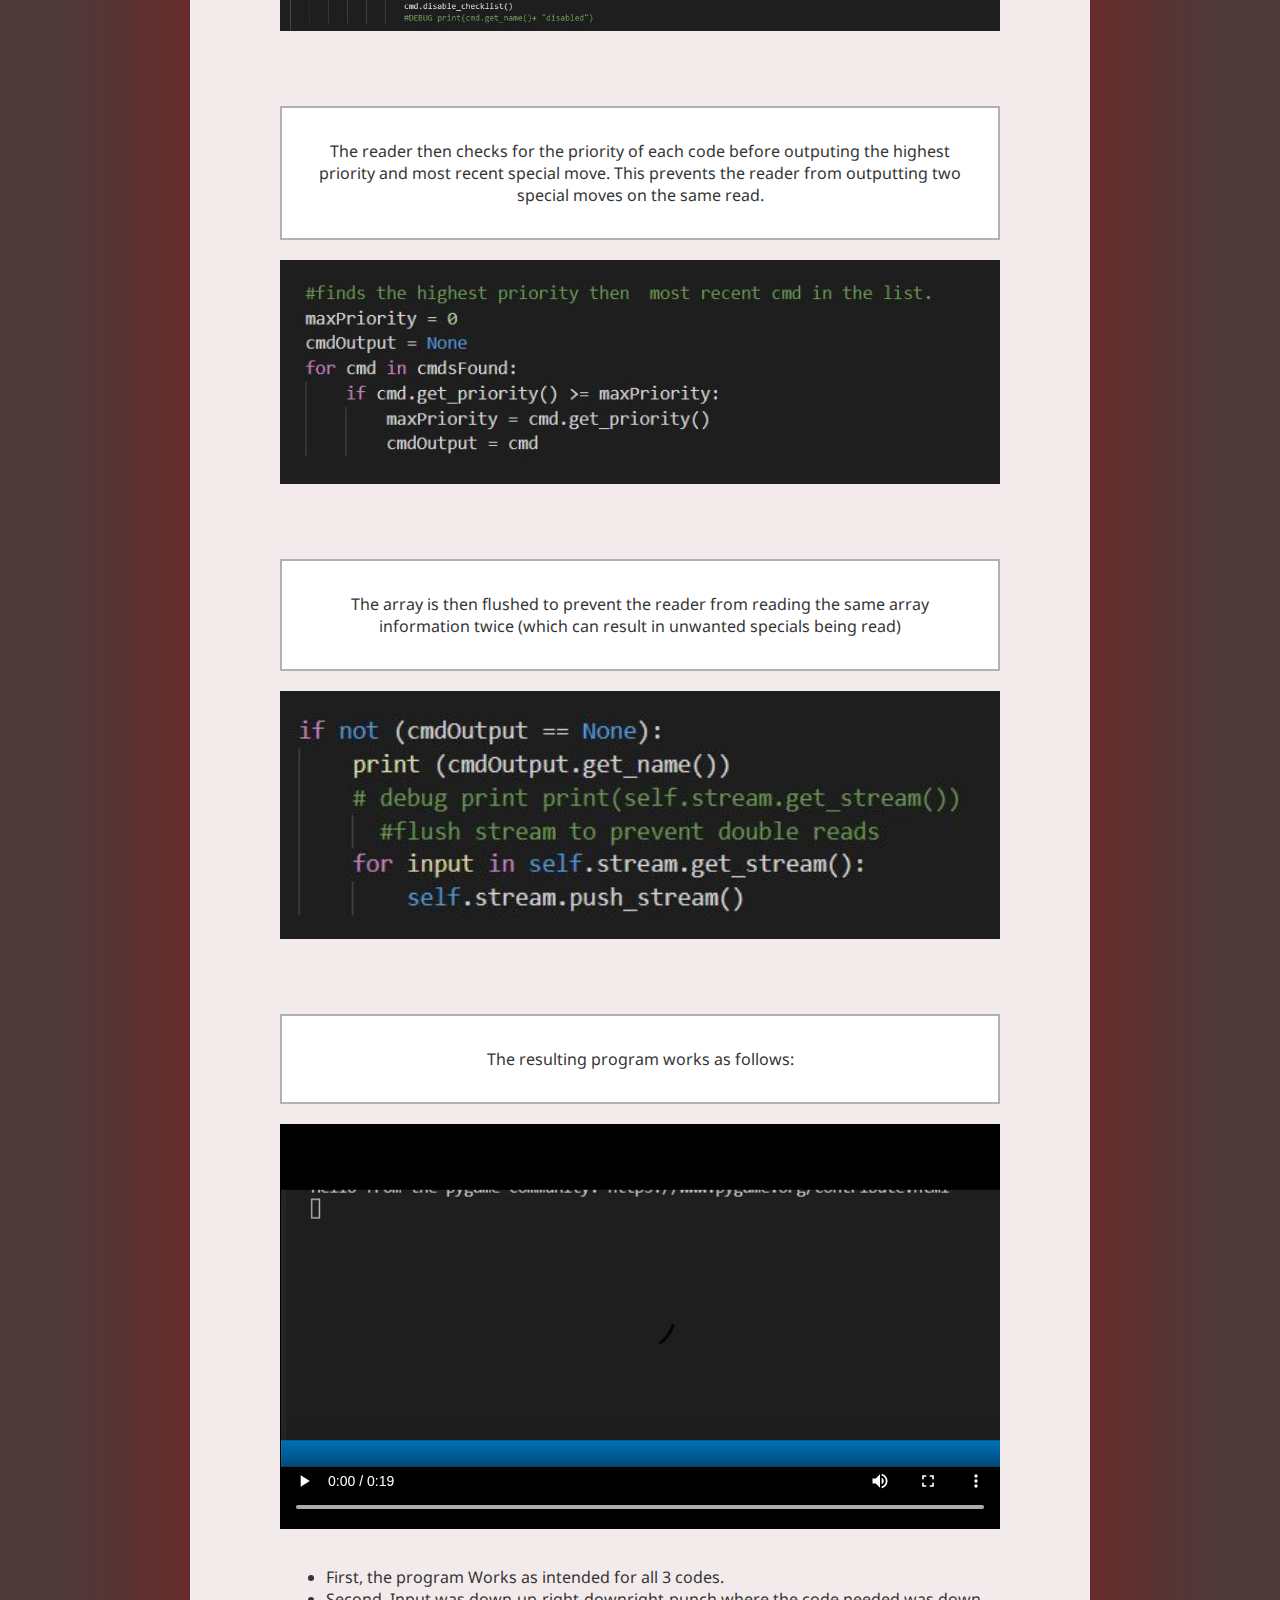
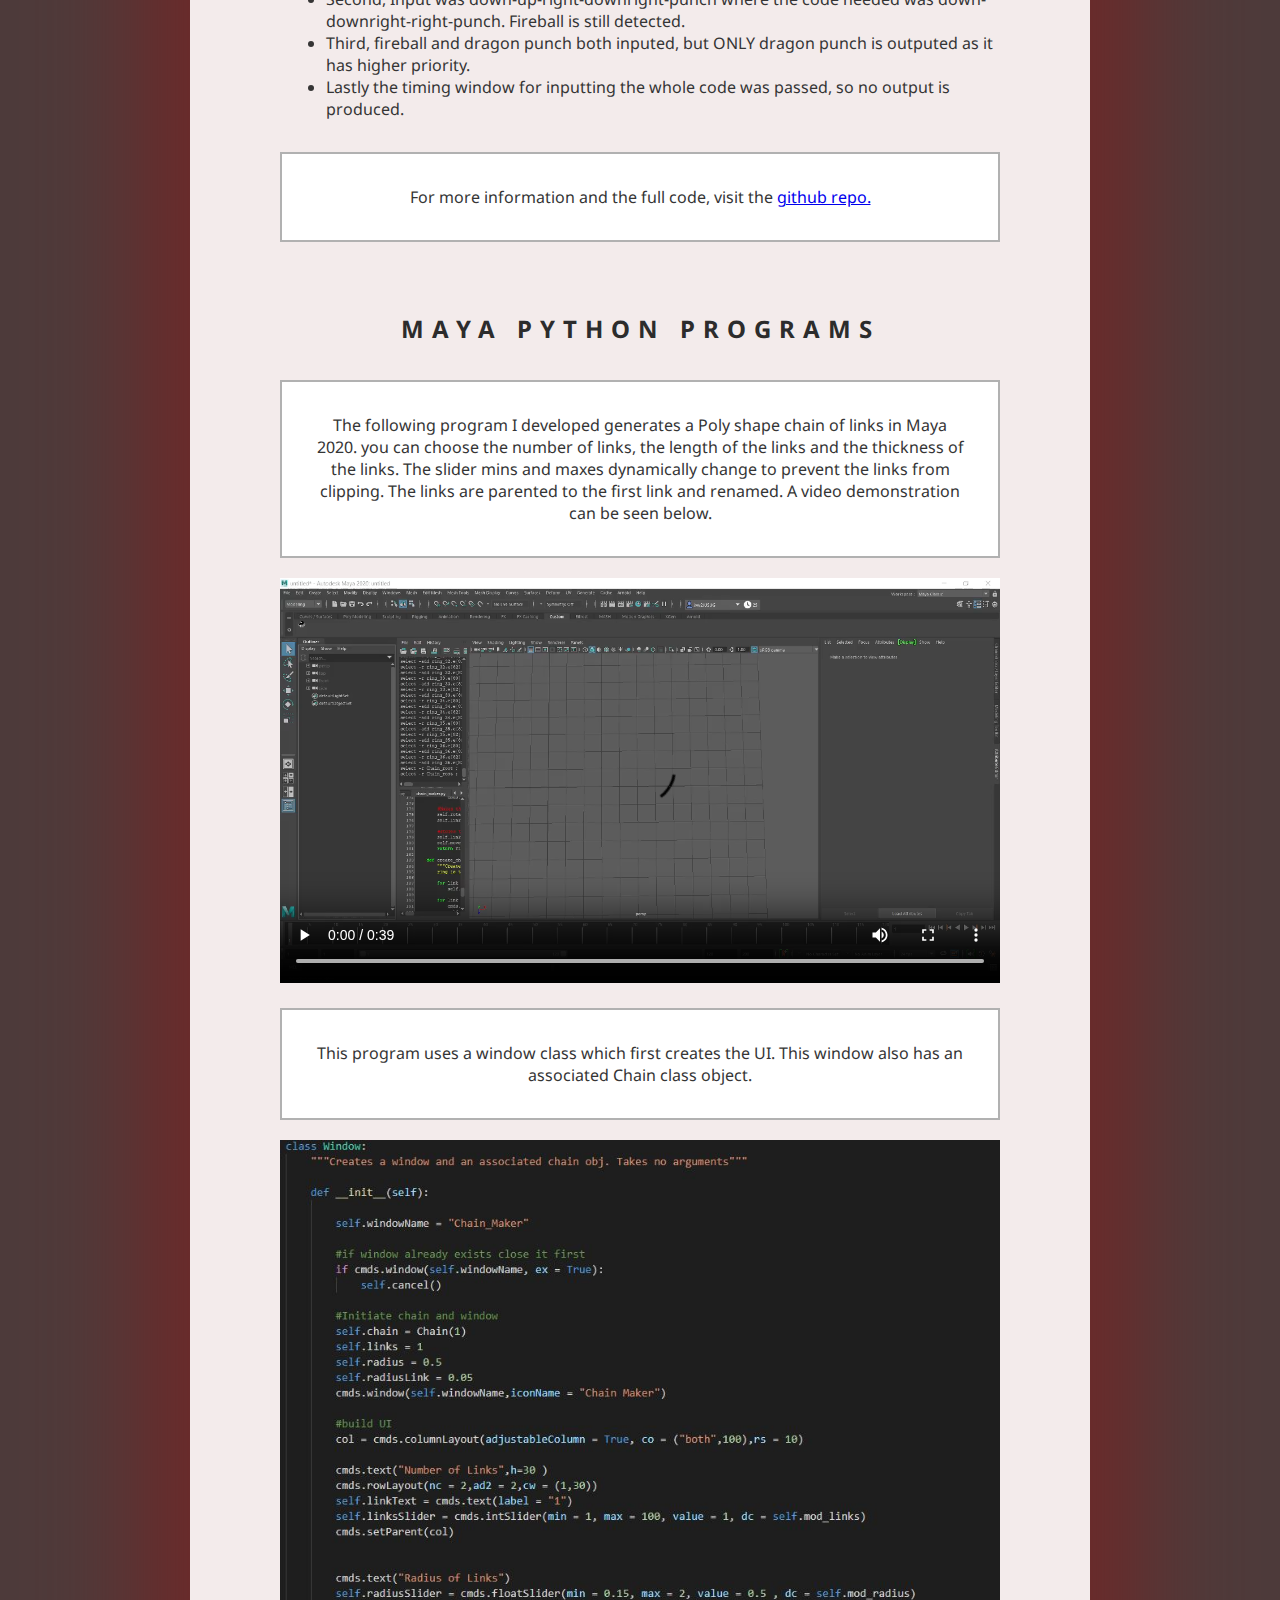
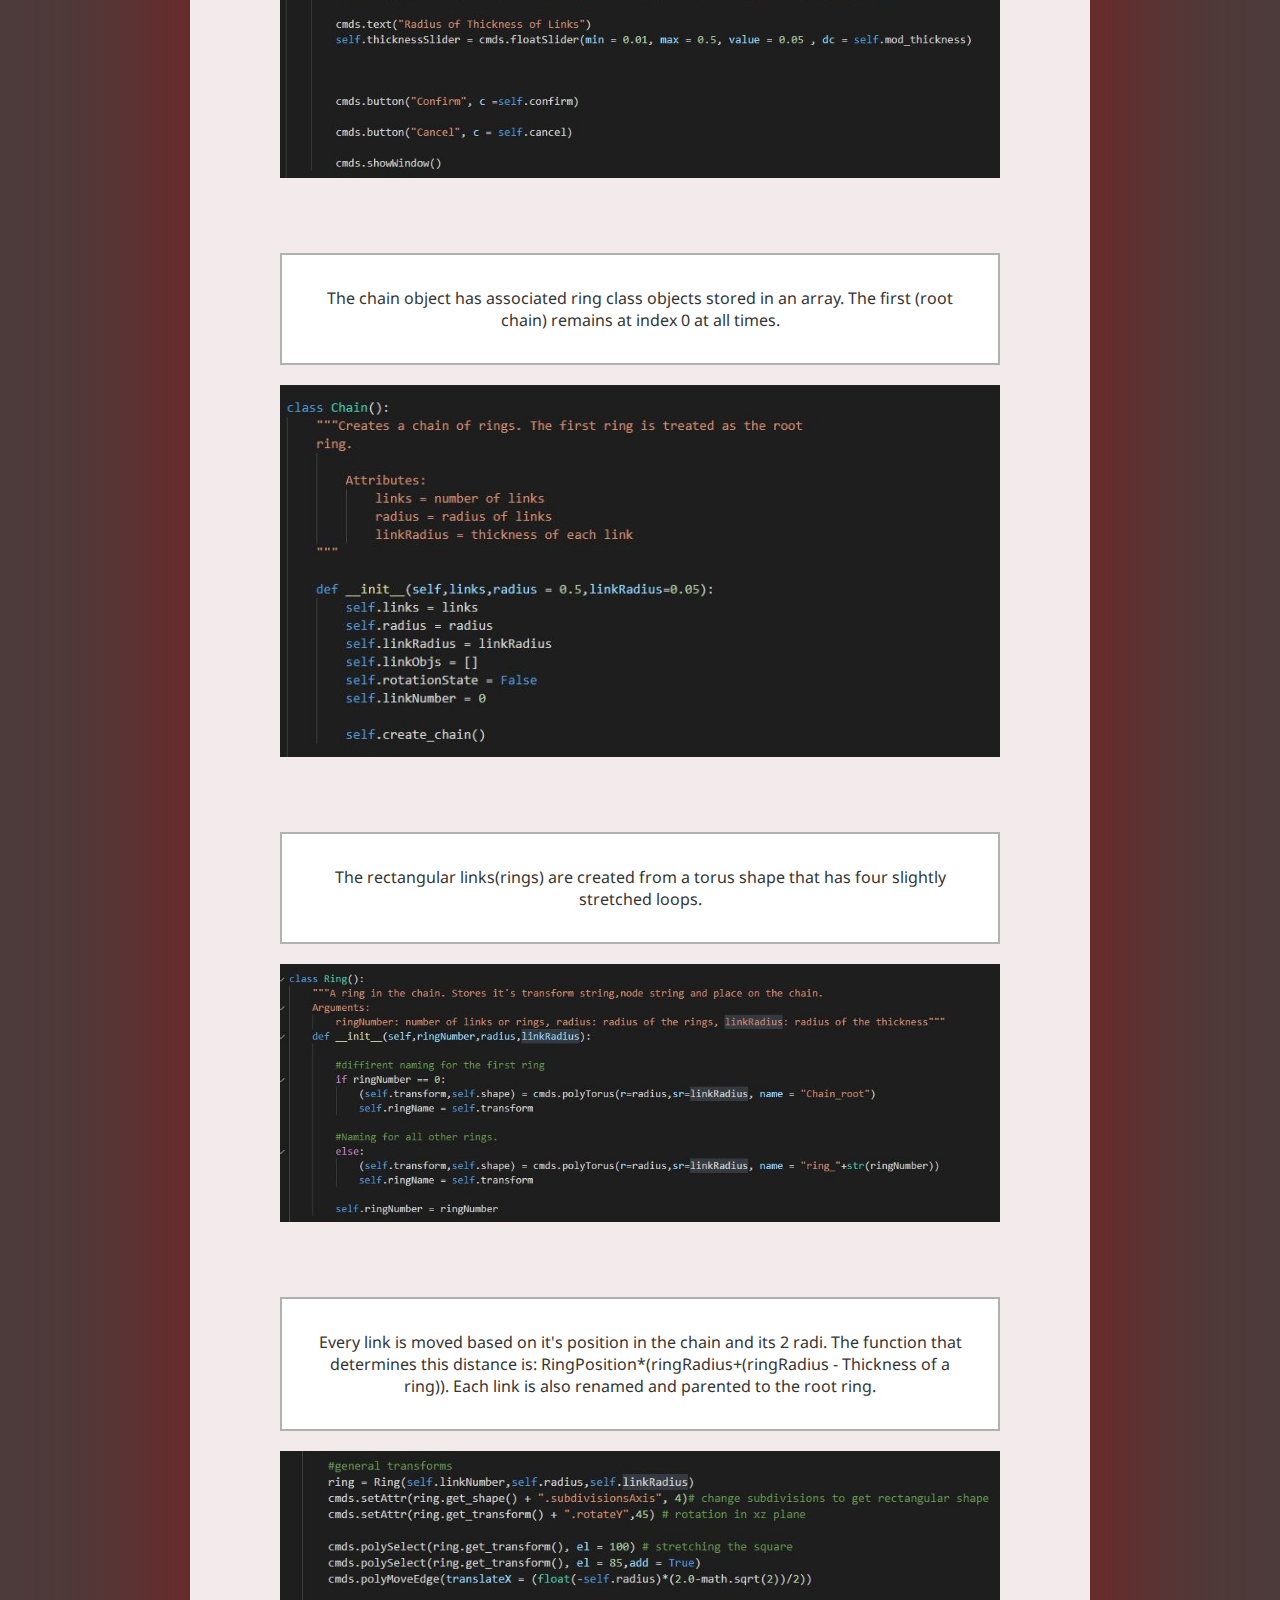
==== commit 27b80568: "Overhaul of text in development" ====
--- a/CmpEPortfolio.html
+++ b/CmpEPortfolio.html
@@ -25,7 +25,8 @@
         
 
         <h2>FIGHTING GAME INPUT SYSTEM</h2>
-        <p>I wanted to solve a problem: How do 2d fighters (like street fighter) interpert 
+        <p>This work shows a full breakdown of my development process</p>
+        <p>I wanted to solve a problem: <br> How do 2d fighters (like street fighter) interpert 
         directional inputs from the player
          like down-left-right-punch and turn them into fireballs? 
          <br> <a href="https://streetfighter.fandom.com/wiki/Inputs" target = "_blank">Background information on fighting game commands </a></p>
@@ -36,19 +37,20 @@
             correctly reading the inputs, the system would also have to:<br>
             <br> 1. Only read inputs from a set number of seconds. <br>2. Excecute the special move even if the inputs are slightly wrong.
              <br> 3. Control which special move is excecuted if two different patterns are inputted within the time frame.
+             <br>4. Not excecute a special move twice by accident.
         </p>
         <img src="assets/inputsystem/img1.jpg" alt="">
 
         <p>
             Next, I brainstormed what data structures to use to store the inputs.
-            Inserting to the end of a normal array would cause a very large big O time, so that was not an option.
+            Removing from the beginning of a normal array and shifting would cause a very large big O time, so that was not an option.
             A hashmap did not have the order that I needed.
             A linked list would work, but another idea I had seen in a midterm exam question proved better.</p>
         <p>
             The idea was: an array that itself did not shift, but what you considered the end and beginning of the array did.
             I stored the newest input in the array at the index held in the variable end. 
             The oldest input would be in the array at the index held in the variable beg. 
-            Whenever an input was added, the two indeces would shift right one.
+            Whenever an input was added, it would replace the value at index beg and the two indeces would shift right one.
         </p>
         <img src="assets/inputsystem/img2.jpg" alt="">
         
@@ -59,20 +61,56 @@
         <img src="assets/inputsystem/img3.jpg" alt="">
 
         <p>
-            Finally, I rounded out the planning stage with a general class outline. I used Python 3 for the implementation.
+            For requirement 1, (Set input time frames for the player) I decided to 
+            remove the oldest input every few milliseconds. This was done by
+            adding an input to the array that would not be recognized as valid (None).
+        </p>
+        <img src="assets/inputsystem/img3.1.JPG" alt="">
+
+        <p>
+            To complete requirement 2, (allow slightly off commands) I used a "checklist" system when reading the array for valid special move commands.
+            Each special move had a "checklist" of inputs it needed to see before it could be excecuted. Each time an input
+            on the checklist was seen, it would be "checked". <br><br>
+            An input on the checklist could not be checked until all previous inputs on the checklist had already been checked. 
+            This ensured the order of the command was correct while also allowing incorrect inputs to be inbetween the correct ones.
+        </p>
+        <img src="assets/inputsystem/img 3.2.JPG" alt="">
+
+        <p>
+            For requirement 3 (dont excecute two commands), I simply placed a priority system for each special move. If two moves were read from the array at once,
+            only the higher priority move would excecute.
+        </p>
+        <img src="assets/inputsystem/img3.3.JPG" alt="">
+
+        <p>
+            To solve requirement 4 (only excecute a command once), I removed all 
+            inputs from the array and replaced them with None objects after any special move was found.
+        </p>
+
+        <h2></h2>
+        <p>
+            Next, I rounded out the planning stage with a general class outline.
         </p>
 
         <img src="assets/inputsystem/img4.jpg" alt="">
 
         <p>
-           Note: the implementation uses numpad fighting game notation, more info 
+            After That I created some pseudo code.
+        </p>
+        <img src="assets/inputsystem/img4.1.JPG" alt="">
+        <img src="assets/inputsystem/img4.2.JPG" alt="">
+
+        <p>
+            Finally, after multiple refactors, the code below was created. I used Python 3 for the implementation.
+           Note: the implementation uses numpad fighting game notation, where each direction
+           is represented by a number. For more info click 
             <a href="http://www.dustloop.com/wiki/index.php/Notation" target = "_blank">here.</a>
-            The implemented code stores any special move as a class-
+         <br>   The implemented code stores any special move as a class-
         </p>
         <img src="assets/inputsystem/img5.JPG" alt="">
 
         <p>
-            and the stream as it's own class.
+            and the array( or stream ) as it's own class.
         </p>
         <img src="assets/inputsystem/img6.JPG" alt="">
 
@@ -80,29 +118,29 @@
             It holds all the inputs in an array, and has a distinct beginning(the oldest
             input) and end (the most recent input) 
             index. When an input is added, it is placed at the index of the beginning, replacing
-            the previous value. The end and beg indeces are then shifted one to the right, which
+            the previous value. <br><br> The end and beg indeces are then shifted one to the right, which
             shifts the new input to the end index and the oldest input to the beg index.
             The beg and end indeces will also wrap back around to the left once they reach the end of the array.
         </p>
         <img src="assets/inputsystem/img7.JPG" alt="">
 
         <p>
-            The stream will also replace the oldest input with an empty
+            The array will also replace the oldest input with an empty
             input every few milliseconds. This creates the timing window for
             the command to be excecuted by the player.
         </p>
         <img src="assets/inputsystem/img8.1.JPG" alt="">
         <img src="assets/inputsystem/img8.2.JPG" alt="">
 
-        <p>The stream and all special moves are held in a stream reader class.</p>
+        <p>The array and all special moves are held in a stream reader class.</p>
         <img src="assets/inputsystem/img9.JPG" alt="">
 
         <p>
-            It looks for inputs when triggered by checking each input in the stream against
+            It looks for inputs when triggered by checking each input in the array against
             the specific codes stored in each CMD (special move) class. If an input matches
             the current targeted character in the code, the targeted code is shifted over or "checked". 
             Once the whole code has been checked for a CMD, it is added to a list of
-            found CMDS. This way of "checklisting" the required codes allows the player to
+            found CMDS. <br><br> This way of "checklisting" the required codes allows the player to
             input a slightly off code (such as down-up-right-left-punch where down-right-punch
             is the code) and still get the desired special move.
         </p>
@@ -115,7 +153,7 @@
         </p>
         <img src="assets/inputsystem/img11.JPG" alt="">
 
-        <p>The Stream is then flushed to prevent the reader from reading the same stream information twice
+        <p>The array is then flushed to prevent the reader from reading the same array information twice
             (which can result in unwanted specials being read) </p>
             <img src="assets/inputsystem/img12.JPG" alt="">
 
